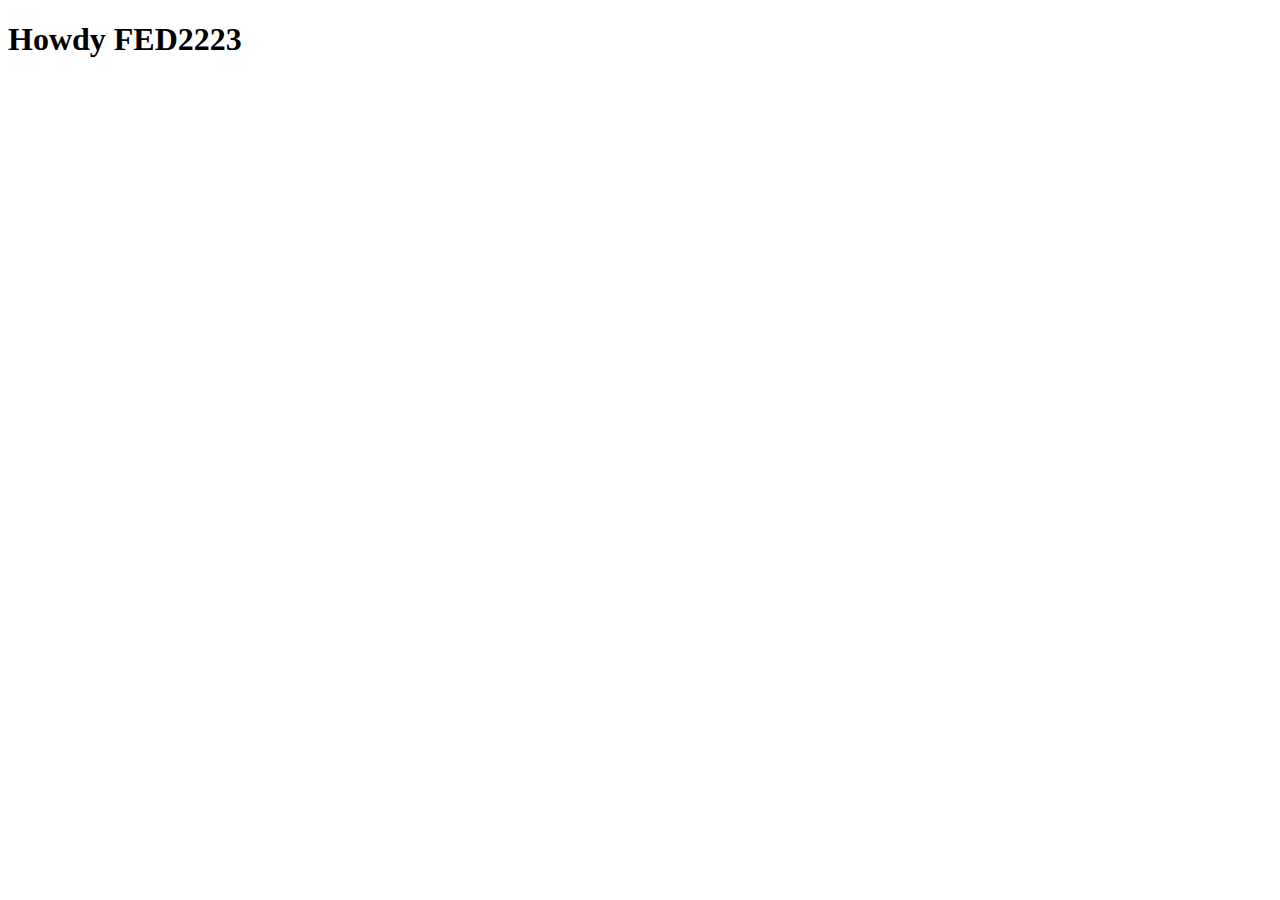
==== index.html @ e513349d "Add files via upload" ====
<!doctype html>
<html lang="nl">
	
<head>
	<meta charset="UTF-8">
	<meta name="author" content="jouw naam">
	<meta name="viewport" content="width=device-width, initial-scale=1">
	
	<title>Howdy FED2223</title>
	
	<link href="styles/style.css" rel="stylesheet">
	<link rel="icon" type="image/svg+xml" href="images/favicon.svg">
</head>

<body>
	<h1>Howdy FED2223</h1>

	<script defer src="scripts/script.js"></script>
</body>
	
</html>
---- styles/style.css ----
/**************/
/* CSS REMEDY */
/**************/
*, *::after, *::before {
  box-sizing:border-box;  
}

button, summary {
	cursor: pointer;
}





/*********************/
/* CUSTOM PROPERTIES */
/*********************/
:root {
	/* startje */
	--color-text:#111;
	--color-background:#eee;
}





/****************/
/* JOUW STYLING */
/****************/

/* jouw code */
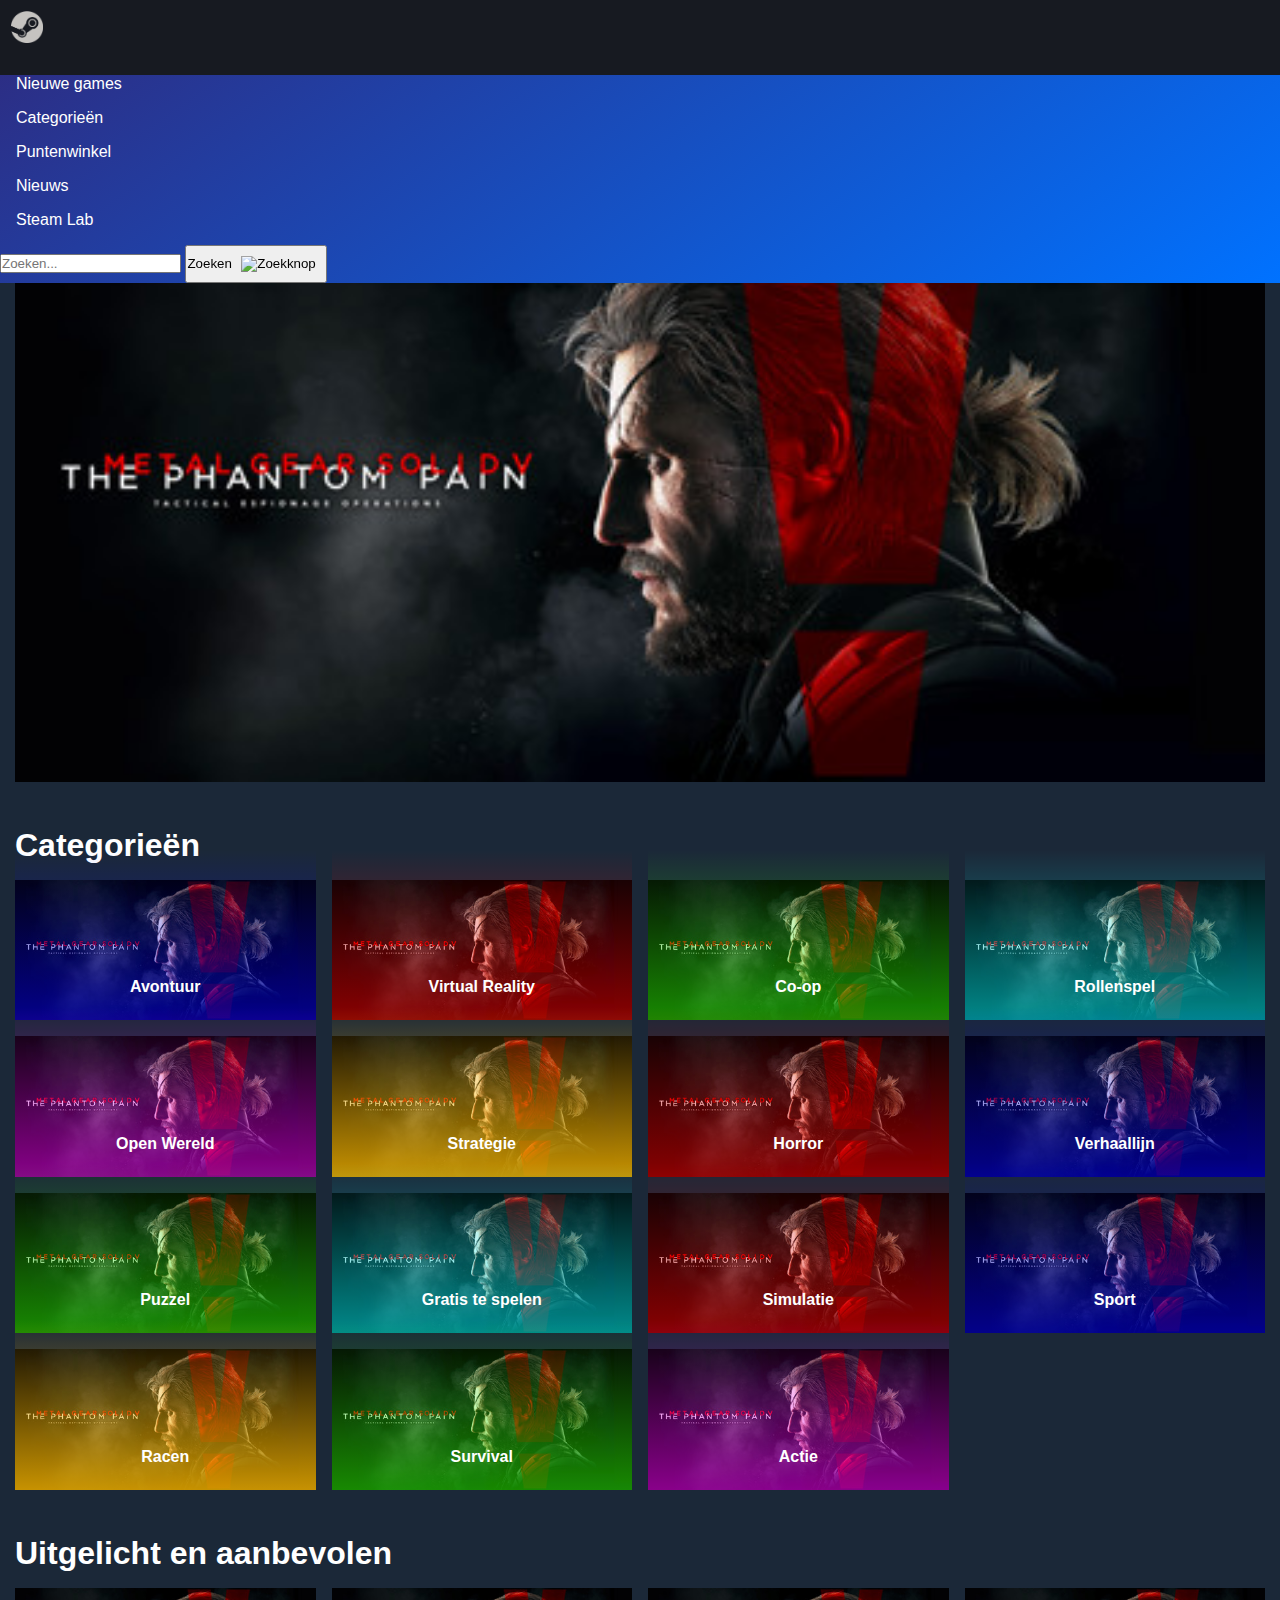
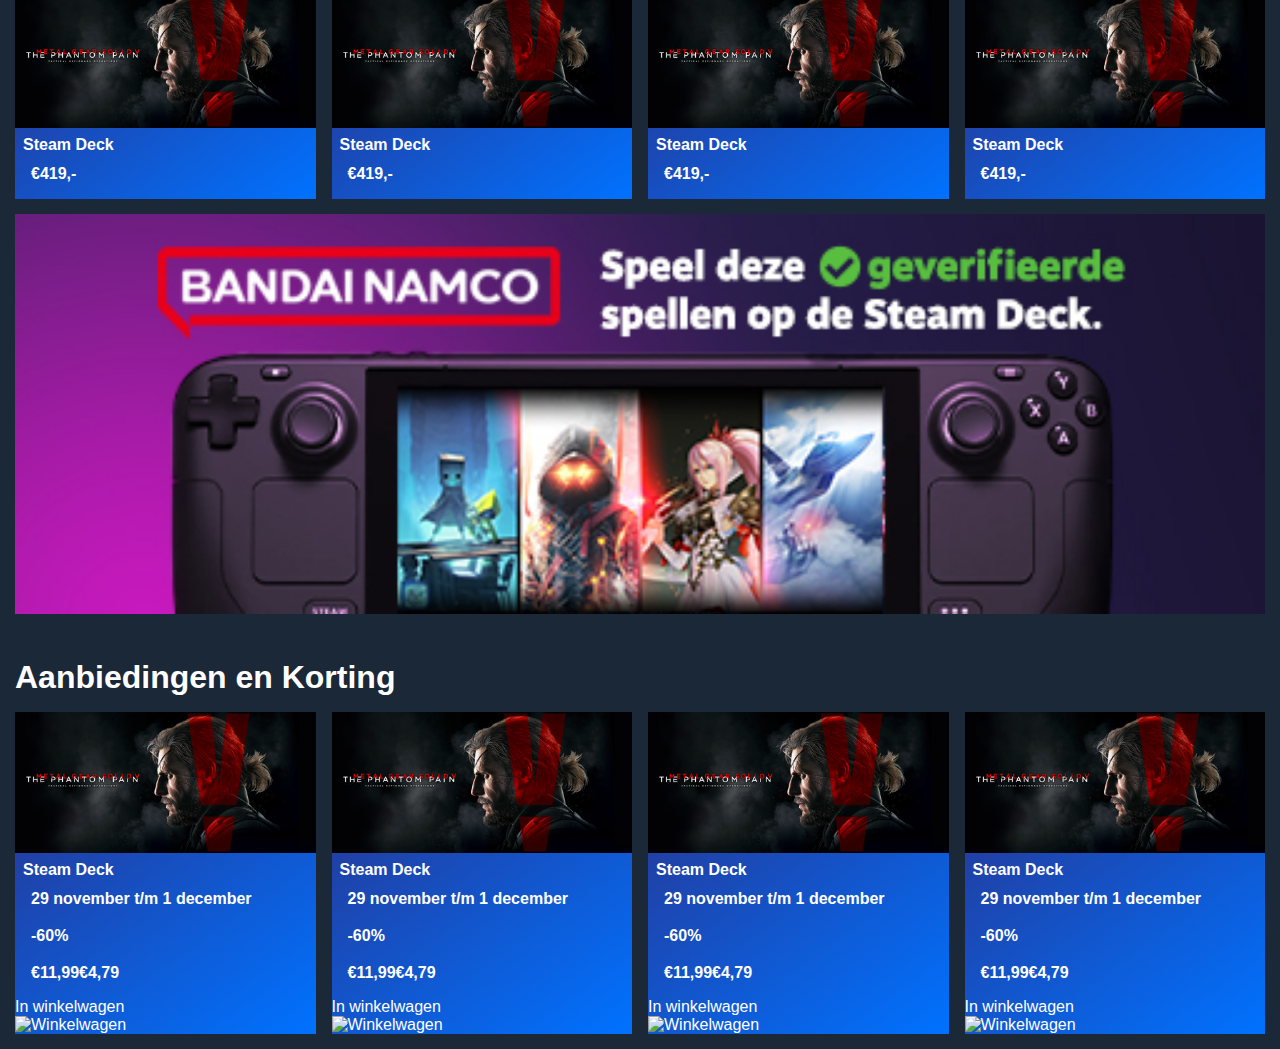
==== commit 37b3b56f: "Add files via upload" ====
--- a/index.html
+++ b/index.html
@@ -1,21 +1,257 @@
-<!doctype html>
-<html lang="nl">
-	
-<head>
-	<meta charset="UTF-8">
-	<meta name="author" content="jouw naam">
-	<meta name="viewport" content="width=device-width, initial-scale=1">
-	
-	<title>Howdy FED2223</title>
-	
-	<link href="styles/style.css" rel="stylesheet">
-	<link rel="icon" type="image/svg+xml" href="images/favicon.svg">
-</head>
-
-<body>
-	<h1>Howdy FED2223</h1>
-
-	<script defer src="scripts/script.js"></script>
-</body>
-	
-</html>
+<!doctype html>
+<html lang="nl">
+
+<head>
+    <meta charset="UTF-8">
+    <meta name="author" content="jouw naam">
+    <meta name="viewport" content="width=device-width, initial-scale=1">
+
+    <title>Steam</title>
+
+    <link href="./styles/style.css" rel="stylesheet">
+    <link rel="icon" type="image/svg+xml" href="images/favicon.svg">
+</head>
+
+<main>
+    <header>
+        <a href=""> <img src="./images/steamlogosmal.png" alt="Logo Steam"></a>
+        <nav>
+            <ul>
+                <li><a href="#">Nieuwe games</a></li>
+                <li><a href="#">Categorieën</a></li>
+                <li><a href="#">Puntenwinkel</a></li>
+                <li><a href="#">Nieuws</a></li>
+                <li><a href="#">Steam Lab</a></li>
+                <form>
+                    <input type="search" placeholder="Zoeken...">
+                    <button type="button">Zoeken<img src="" alt="Zoekknop"></button>
+                </form>
+            </ul>
+        </nav>
+
+    </header>
+
+    <body>
+        <h1>Welcome bij de Steam Store</h1>
+        <article>
+            <ul>
+                <a href=""><img src="./images/mgsvheader.jpg" alt="Metal Gear Solid 5: The Phantom Pain"></a>
+            </ul>
+        </article>
+
+        <article>
+            <h2>Categorieën</h2>
+            <section>
+                <ul>
+                    <li>
+                        <a href="#">
+                            <img src="./images/mgsvheader.jpg" alt="Steam Deck">
+                            <h3>Avontuur</h3>
+                        </a>
+                    </li>
+
+                    <li>
+                        <a href="#">
+                            <img src="./images/mgsvheader.jpg" alt="Steam Deck">
+                            <h3>Virtual Reality</h3>
+                        </a>
+                    </li>
+
+                    <li>
+                        <a href="#">
+                            <img src="./images/mgsvheader.jpg" alt="Steam Deck">
+                            <h3>Co-op</h3>
+                        </a>
+                    </li>
+
+                    <li>
+                        <a href="#">
+                            <img src="./images/mgsvheader.jpg" alt="Steam Deck">
+                            <h3>Rollenspel</h3>
+                        </a>
+                    </li>
+
+                    <li>
+                        <a href="#">
+                            <img src="./images/mgsvheader.jpg" alt="Steam Deck">
+                            <h3>Open Wereld</h3>
+                        </a>
+                    </li>
+
+                    <li>
+                        <a href="#">
+                            <img src="./images/mgsvheader.jpg" alt="Steam Deck">
+                            <h3>Strategie</h3>
+                        </a>
+                    </li>
+
+                    <li>
+                        <a href="#">
+                            <img src="./images/mgsvheader.jpg" alt="Steam Deck">
+                            <h3>Horror</h3>
+                        </a>
+                    </li>
+
+                    <li>
+                        <a href="#">
+                            <img src="./images/mgsvheader.jpg" alt="Steam Deck">
+                            <h3>Verhaallijn</h3>
+                        </a>
+                    </li>
+
+                    <li>
+                        <a href="#">
+                            <img src="./images/mgsvheader.jpg" alt="Steam Deck">
+                            <h3>Puzzel</h3>
+                        </a>
+                    </li>
+
+                    <li>
+                        <a href="#">
+                            <img src="./images/mgsvheader.jpg" alt="Steam Deck">
+                            <h3>Gratis te spelen</h3>
+                        </a>
+                    </li>
+
+                    <li>
+                        <a href="#">
+                            <img src="./images/mgsvheader.jpg" alt="Steam Deck">
+                            <h3>Simulatie</h3>
+                        </a>
+                    </li>
+
+                    <li>
+                        <a href="#">
+                            <img src="./images/mgsvheader.jpg" alt="Steam Deck">
+                            <h3>Sport</h3>
+                        </a>
+                    </li>
+
+                    <li>
+                        <a href="#">
+                            <img src="./images/mgsvheader.jpg" alt="Steam Deck">
+                            <h3>Racen</h3>
+                        </a>
+                    </li>
+
+                    <li>
+                        <a href="#">
+                            <img src="./images/mgsvheader.jpg" alt="Steam Deck">
+                            <h3>Survival</h3>
+                        </a>
+                    </li>
+
+                    <li>
+                        <a href="#">
+                            <img src="./images/mgsvheader.jpg" alt="Steam Deck">
+                            <h3>Actie</h3>
+                        </a>
+                    </li>
+                </ul>
+            </section>
+        </article>
+
+        <article>
+            <h2>Uitgelicht en aanbevolen</h2>
+            <section>
+                <ul>
+                    <li>
+                        <a href="#">
+                            <img src="./images/mgsvheader.jpg" alt="Steam Deck">
+                            <h3>Steam Deck</h3>
+                            <p>€419,-</p>
+                        </a>
+                    </li>
+
+                    <li>
+                        <a href="#">
+                            <img src="./images/mgsvheader.jpg" alt="Steam Deck">
+                            <h3>Steam Deck</h3>
+                            <p>€419,-</p>
+                        </a>
+                    </li>
+
+                    <li>
+                        <a href="#">
+                            <img src="./images/mgsvheader.jpg" alt="Steam Deck">
+                            <h3>Steam Deck</h3>
+                            <p>€419,-</p>
+                        </a>
+                    </li>
+
+                    <li>
+                        <a href="#">
+                            <img src="./images/mgsvheader.jpg" alt="Steam Deck">
+                            <h3>Steam Deck</h3>
+                            <p>€419,-</p>
+                        </a>
+                    </li>
+
+                </ul>
+            </section>
+
+        </article>
+
+        <article>
+            <section>
+                <a href=""><img src="./images/steamdeckcom.jpg"
+                        alt="Speel spellen van Bandai Namco met het geverifieerd logo op de Steam Deck"></a>
+            </section>
+        </article>
+
+        <article>
+            <h2>Aanbiedingen en Korting</h2>
+            <section>
+                <ul>
+                    <li>
+                        <a href="">
+                            <img src="./images/mgsvheader.jpg" alt="Steam Deck">
+                            <h3>Steam Deck</h3>
+                                <p>29 november t/m 1 december</p>
+                                <p>-60%</p>
+                                <p><span>€11,99</span>€4,79</p>
+                                <a href="">In winkelwagen <img src="" alt="Winkelwagen"></a>
+                        </a>
+                    </li>
+
+                    <li>
+                        <a href="">
+                            <img src="./images/mgsvheader.jpg" alt="Steam Deck">
+                            <h3>Steam Deck</h3>
+                                <p>29 november t/m 1 december</p>
+                                <p>-60%</p>
+                                <p><span>€11,99</span>€4,79</p>
+                                <a href="">In winkelwagen <img src="" alt="Winkelwagen"></a>
+                        </a>
+                    </li>
+
+                    <li>
+                        <a href="">
+                            <img src="./images/mgsvheader.jpg" alt="Steam Deck">
+                            <h3>Steam Deck</h3>
+                                <p>29 november t/m 1 december</p>
+                                <p>-60%</p>
+                                <p><span>€11,99</span>€4,79</p>
+                                <a href="">In winkelwagen <img src="" alt="Winkelwagen"></a>
+                        </a>
+                    </li>
+
+                    <li>
+                        <a href="">
+                            <img src="./images/mgsvheader.jpg" alt="Steam Deck">
+                            <h3>Steam Deck</h3>
+                                <p>29 november t/m 1 december</p>
+                                <p>-60%</p>
+                                <p><span>€11,99</span>€4,79</p>
+                                <a href="">In winkelwagen <img src="" alt="Winkelwagen"></a>
+                        </a>
+                    </li>
+                </ul>
+            </section>
+        </article>
+
+        <script defer src="scripts/script.js"></script>
+    </body>
+</main>
+
+</html>--- a/styles/style.css
+++ b/styles/style.css
@@ -1,34 +1,403 @@
-/**************/
-/* CSS REMEDY */
-/**************/
-*, *::after, *::before {
-  box-sizing:border-box;  
-}
-
-button, summary {
-	cursor: pointer;
-}
-
-
-
-
-
-/*********************/
-/* CUSTOM PROPERTIES */
-/*********************/
-:root {
-	/* startje */
-	--color-text:#111;
-	--color-background:#eee;
-}
-
-
-
-
-
-/****************/
-/* JOUW STYLING */
-/****************/
-
-/* jouw code */
-
+* {
+    margin: 0;
+    padding: 0;
+}
+
+:root {
+    --headercolor: #171a21;
+    --backgroundcolor: #1B2838;
+    --kortingdoorstreept: #112375;
+    --kortingfontoud: #3b5677;
+    --lettercolor: white;
+    --gamecolor: linear-gradient(145deg, rgba(44, 46, 133, 1) 0%, rgba(0, 114, 255, 1) 100%);
+    --korting: linear-gradient(45deg, rgb(26, 247, 44) 0%, rgb(0, 141, 19) 100%);
+    --kortingfont: rgb(0, 65, 0);
+}
+
+main {
+    color: var(--lettercolor);
+    font-family: arial, 'Trebuchet MS', 'Lucida Sans Unicode', 'Lucida Grande', 'Lucida Sans', Arial, sans-serif;
+}
+
+header {
+    background-color: var(--headercolor);
+    position: fixed;
+    top: 0;
+    z-index: 100;
+    width: 100%;
+    margin-bottom: 1em;
+}
+
+header img:first-child {
+    margin: 0.7em;
+    width: 2em;
+}
+/* ********** */
+/* NAV */
+/* ********** */
+nav ul {
+    background: var(--gamecolor);
+}
+
+nav li {
+    margin: 1em;
+}
+
+nav a {
+    padding-bottom: 11em;
+}
+
+body {
+    background-color: var(--backgroundcolor);
+}
+
+
+
+h1 {
+    margin: 6em 15px 15px 15px;
+    width: auto;
+    font-size: 1.6em;
+}
+
+h2 {
+    font-size: 2em;
+}
+
+
+
+ul {
+    list-style-type: none;
+}
+
+article {
+    margin: 15px;
+}
+
+article>h2 {
+    padding: 30px 0 0.5em 0;
+}
+
+article ul {
+    display:grid;
+  grid-template-columns:repeat(auto-fit, minmax(min(16em, 100%), 1fr));
+  gap:1em;
+}
+
+article li {
+    background: var(--gamecolor);
+}
+
+article a {
+    display: flex;
+    flex-direction: column;
+}
+
+article li h3 {
+    padding: 0.5em;
+    font-size: 1em;
+}
+
+article li p {
+    padding: 0.2em 1em 1em 1em;
+    font-weight: bold;
+}
+
+a {
+    text-decoration: none;
+    color: var(--lettercolor);
+}
+
+article:nth-of-type(2) li {
+    position: relative;
+}
+
+article:nth-of-type(2) h3 {
+    position: absolute;
+    left: 0;
+    right: 0;
+    bottom: 0;
+}
+
+/* ************ */
+/* AVONTUUR */
+/* ************ */
+article:nth-of-type(2) li:nth-of-type(1) h3 {
+    text-align: center;
+
+    margin: 0;
+    padding: 8em .5em 1.5em;
+
+    background-image:linear-gradient( rgba(255, 255, 255, 0), rgba(4, 0, 255, 0.534) );
+    color: white;
+}
+
+/* ************ */
+/* VIRTUAL REALITY */
+/* ************ */
+article:nth-of-type(2) li:nth-of-type(2) h3 {
+    position: absolute;
+    left: 0;
+    right: 0;
+    bottom: 0;
+
+    text-align: center;
+
+    margin: 0;
+    padding: 8em .5em 1.5em;
+
+    background-image:linear-gradient( rgba(255, 255, 255, 0), rgba(255, 0, 0, 0.534) );
+    color: white;
+}
+
+/* ************ */
+/* CO-OP */
+/* ************ */
+article:nth-of-type(2) li:nth-of-type(3) h3 {
+    position: absolute;
+    left: 0;
+    right: 0;
+    bottom: 0;
+
+    text-align: center;
+
+    margin: 0;
+    padding: 8em .5em 1.5em;
+
+    background-image:linear-gradient( rgba(255, 255, 255, 0), rgba(43, 255, 0, 0.534) );
+    color: white;
+}
+
+/* ************ */
+/* ROLLENSPEL */
+/* ************ */
+article:nth-of-type(2) li:nth-of-type(4) h3 {
+    position: absolute;
+    left: 0;
+    right: 0;
+    bottom: 0;
+
+    text-align: center;
+
+    margin: 0;
+    padding: 8em .5em 1.5em;
+
+    background-image:linear-gradient( rgba(255, 255, 255, 0), rgba(0, 255, 255, 0.534) );
+    color: white;
+}
+
+/* ************ */
+/* OPEN WERELD */
+/* ************ */
+article:nth-of-type(2) li:nth-of-type(5) h3 {
+    position: absolute;
+    left: 0;
+    right: 0;
+    bottom: 0;
+
+    text-align: center;
+
+    margin: 0;
+    padding: 8em .5em 1.5em;
+
+    background-image:linear-gradient( rgba(255, 255, 255, 0), rgba(255, 0, 255, 0.534) );
+    color: white;
+}
+
+/* ************ */
+/* STRATEGIE */
+/* ************ */
+article:nth-of-type(2) li:nth-of-type(6) h3 {
+    position: absolute;
+    left: 0;
+    right: 0;
+    bottom: 0;
+
+    text-align: center;
+
+    margin: 0;
+    padding: 8em .5em 1.5em;
+
+    background-image:linear-gradient( rgba(255, 255, 255, 0), rgba(255, 187, 0, 0.781) );
+    color: white;
+}
+
+/* ************ */
+/* HORROR */
+/* ************ */
+article:nth-of-type(2) li:nth-of-type(7) h3 {
+    position: absolute;
+    left: 0;
+    right: 0;
+    bottom: 0;
+
+    text-align: center;
+
+    margin: 0;
+    padding: 8em .5em 1.5em;
+
+    background-image:linear-gradient( rgba(255, 255, 255, 0), rgba(255, 0, 0, 0.534) );
+    color: white;
+}
+
+/* ************ */
+/* VERHAALLIJN */
+/* ************ */
+article:nth-of-type(2) li:nth-of-type(8) h3 {
+    position: absolute;
+    left: 0;
+    right: 0;
+    bottom: 0;
+
+    text-align: center;
+
+    margin: 0;
+    padding: 8em .5em 1.5em;
+
+    background-image:linear-gradient( rgba(255, 255, 255, 0), rgba(4, 0, 255, 0.534) );
+    color: white;
+}
+
+/* ************ */
+/* PUZZEL */
+/* ************ */
+article:nth-of-type(2) li:nth-of-type(9) h3 {
+    position: absolute;
+    left: 0;
+    right: 0;
+    bottom: 0;
+
+    text-align: center;
+
+    margin: 0;
+    padding: 8em .5em 1.5em;
+
+    background-image:linear-gradient( rgba(255, 255, 255, 0), rgba(43, 255, 0, 0.534) );
+    color: white;
+}
+
+/* ************ */
+/* GRATIS TE SPELEN */
+/* ************ */
+article:nth-of-type(2) li:nth-of-type(10) h3 {
+    position: absolute;
+    left: 0;
+    right: 0;
+    bottom: 0;
+
+    text-align: center;
+
+    margin: 0;
+    padding: 8em .5em 1.5em;
+
+    background-image:linear-gradient( rgba(255, 255, 255, 0), rgba(0, 255, 255, 0.534) );
+    color: white;
+}
+
+/* ************ */
+/* SIMULATIE */
+/* ************ */
+article:nth-of-type(2) li:nth-of-type(11) h3 {
+    position: absolute;
+    left: 0;
+    right: 0;
+    bottom: 0;
+
+    text-align: center;
+
+    margin: 0;
+    padding: 8em .5em 1.5em;
+
+    background-image:linear-gradient( rgba(255, 255, 255, 0), rgba(255, 0, 0, 0.534) );
+    color: white;
+}
+
+/* ************ */
+/* SPORT */
+/* ************ */
+article:nth-of-type(2) li:nth-of-type(12) h3 {
+    position: absolute;
+    left: 0;
+    right: 0;
+    bottom: 0;
+
+    text-align: center;
+
+    margin: 0;
+    padding: 8em .5em 1.5em;
+
+    background-image:linear-gradient( rgba(255, 255, 255, 0), rgba(4, 0, 255, 0.534) );
+    color: white;
+}
+
+/* ************ */
+/* RACEN */
+/* ************ */
+article:nth-of-type(2) li:nth-of-type(13) h3 {
+    position: absolute;
+    left: 0;
+    right: 0;
+    bottom: 0;
+
+    text-align: center;
+
+    margin: 0;
+    padding: 8em .5em 1.5em;
+
+    background-image:linear-gradient( rgba(255, 255, 255, 0), rgba(255, 187, 0, 0.781) );
+    color: white;
+}
+
+/* ************ */
+/* SURVIVAL */
+/* ************ */
+article:nth-of-type(2) li:nth-of-type(14) h3 {
+    position: absolute;
+    left: 0;
+    right: 0;
+    bottom: 0;
+
+    text-align: center;
+
+    margin: 0;
+    padding: 8em .5em 1.5em;
+
+    background-image:linear-gradient( rgba(255, 255, 255, 0), rgba(43, 255, 0, 0.534) );
+    color: white;
+}
+
+/* ************ */
+/* ACTIE */
+/* ************ */
+article:nth-of-type(2) li:nth-of-type(15) h3 {
+    position: absolute;
+    left: 0;
+    right: 0;
+    bottom: 0;
+
+    text-align: center;
+
+    margin: 0;
+    padding: 8em .5em 1.5em;
+
+    background-image:linear-gradient( rgba(255, 255, 255, 0), rgba(255, 0, 255, 0.534) );
+    color: white;
+}
+
+
+
+article:nth-of-type(4) p:nth-of-type(2) {
+    width: fit-content;
+    text-align: center;
+    background: var(--korting);
+    color: var(--kortingfont);
+    font-weight: bolder;
+}
+
+article:nth-of-type(4) ul li p:nth-of-type(3) span {
+    width: fit-content;
+    text-align: center;
+    text-decoration: line-through;
+    padding: 1em;
+    background: var(--kortingdoorstreept);
+    color: var(--kortingfontoud);
+}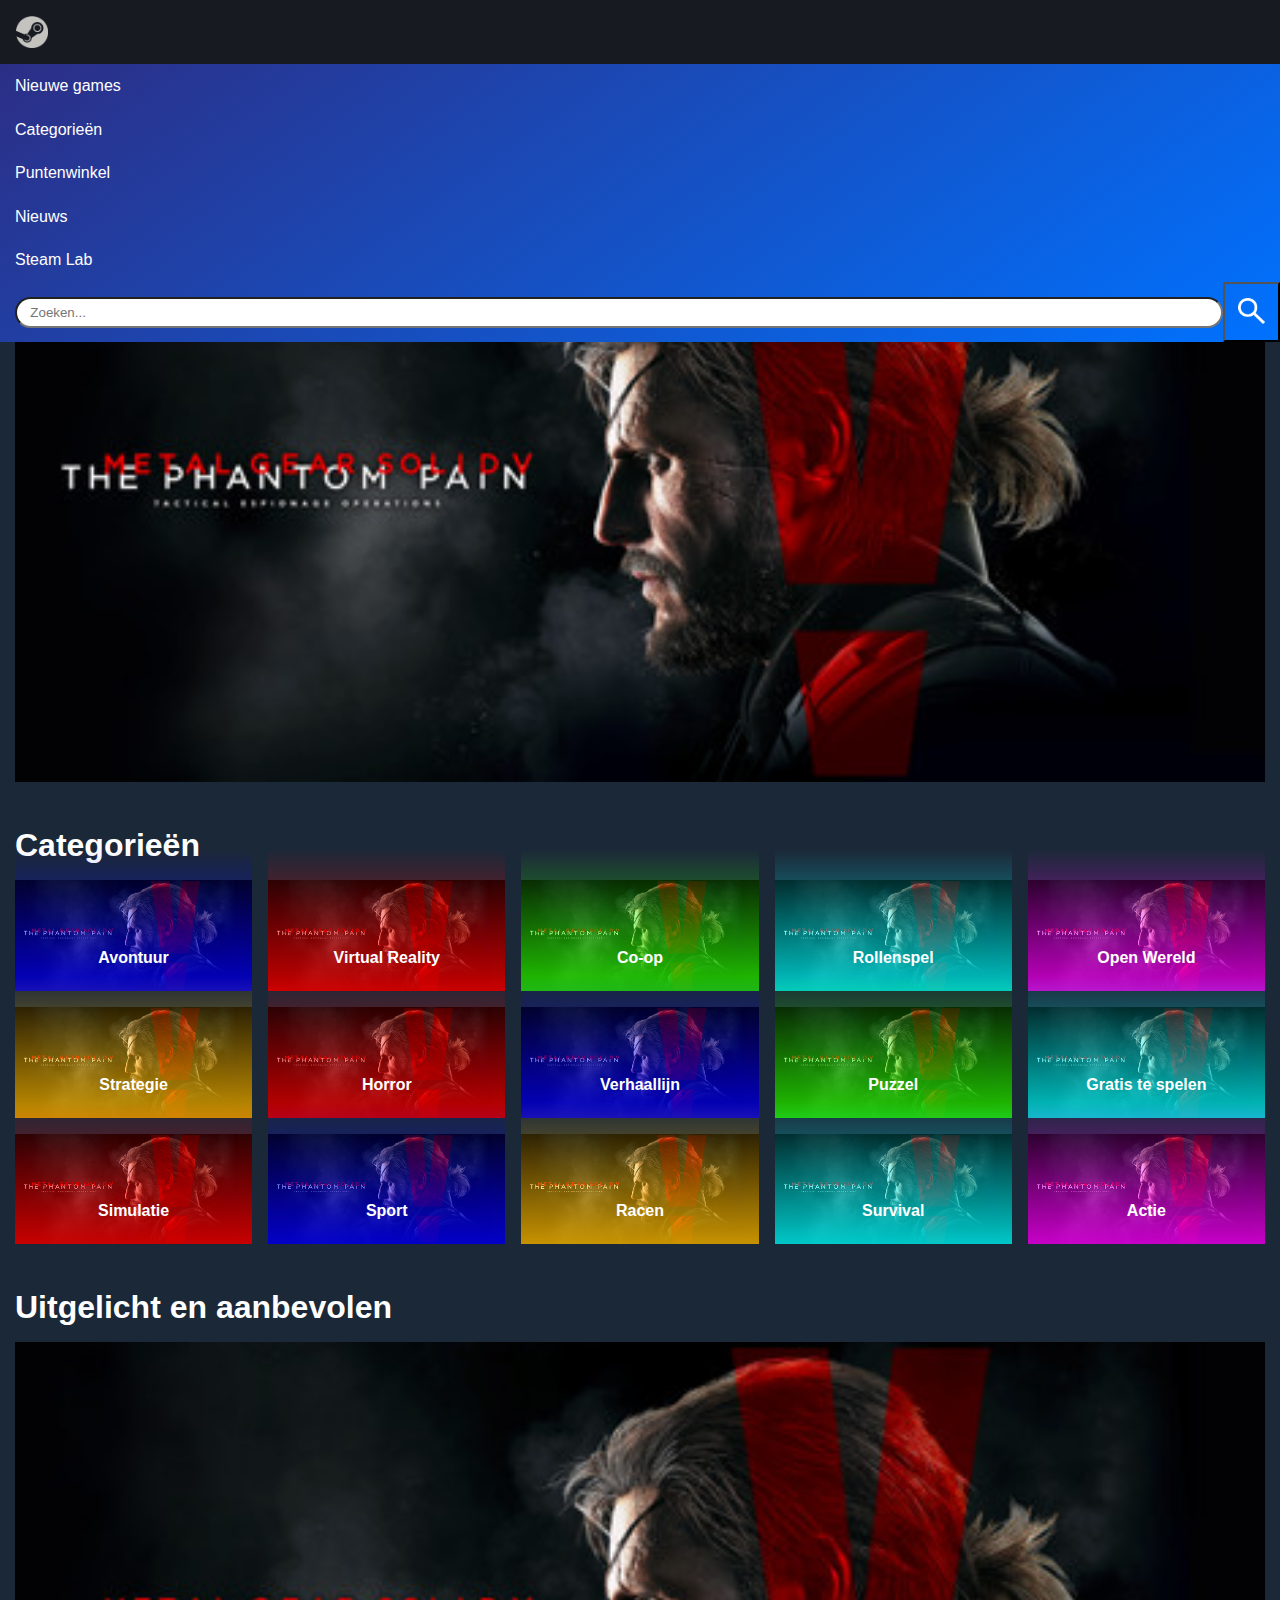
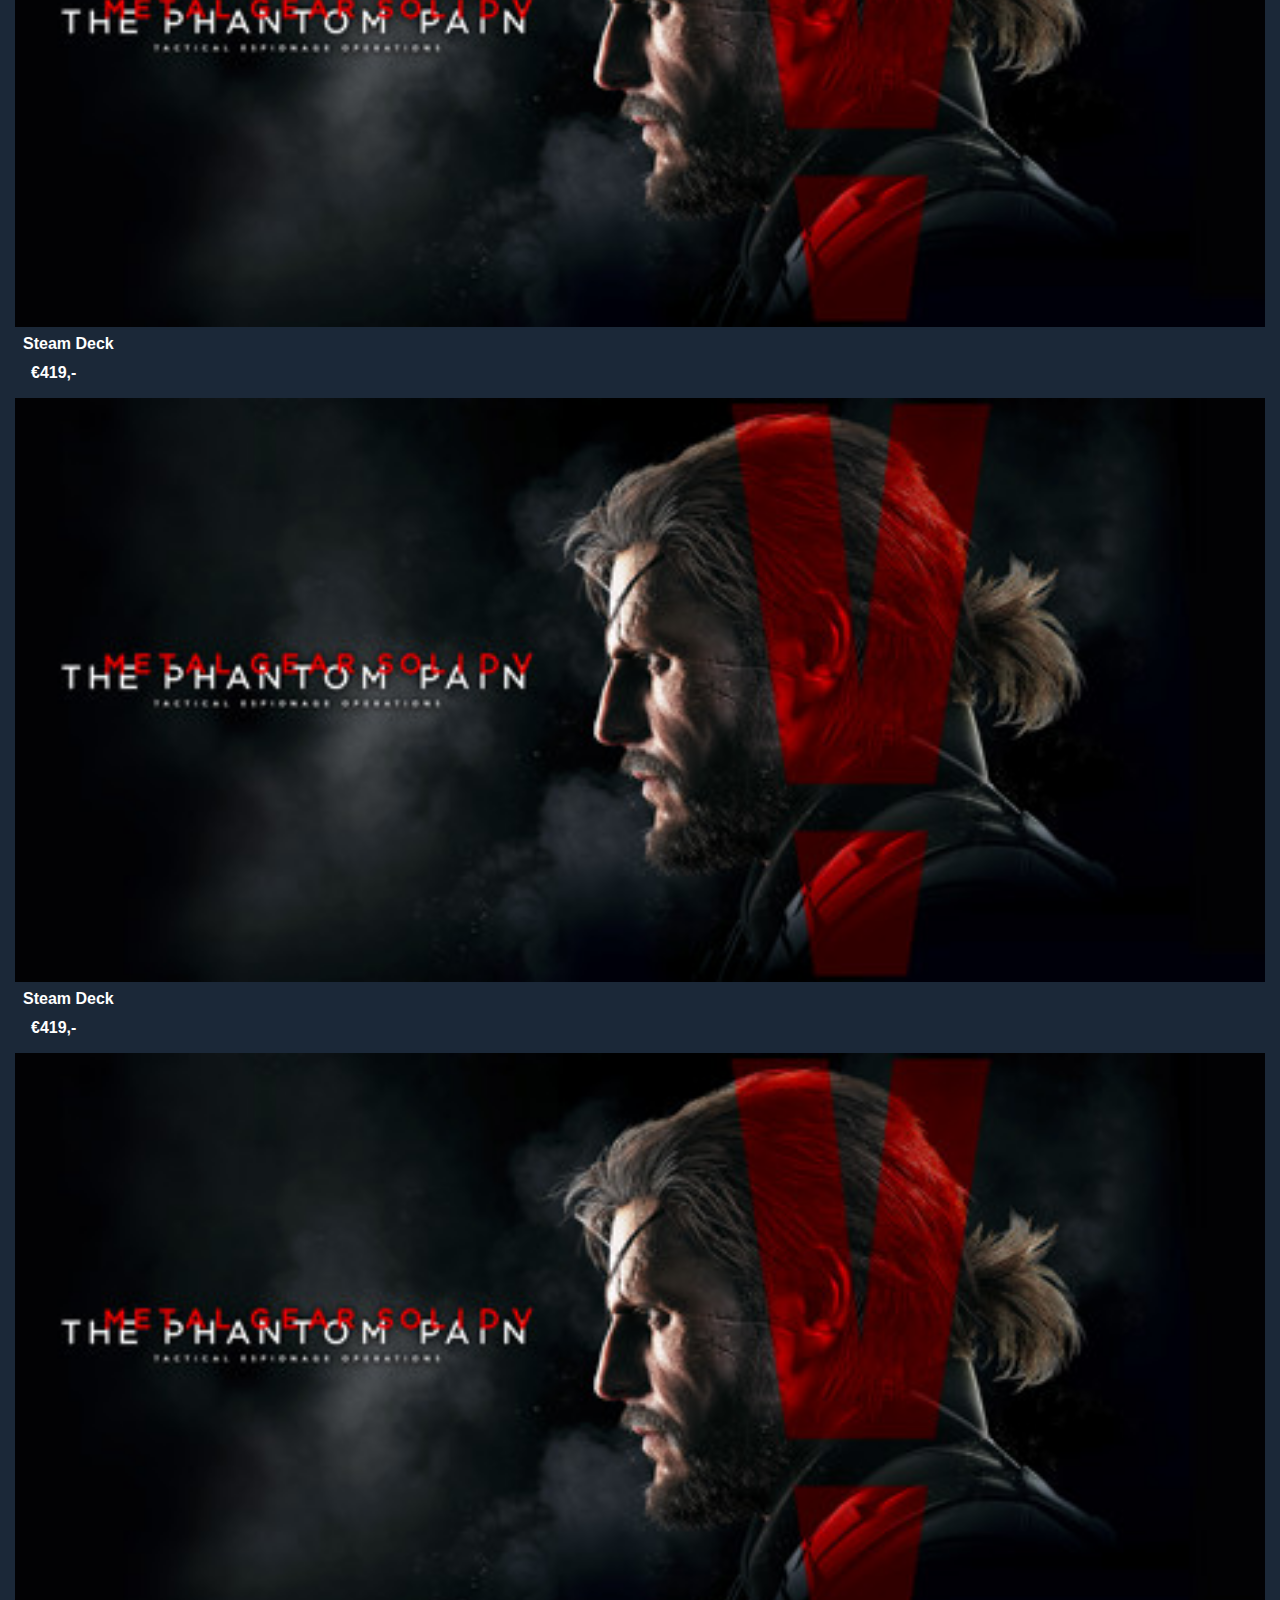
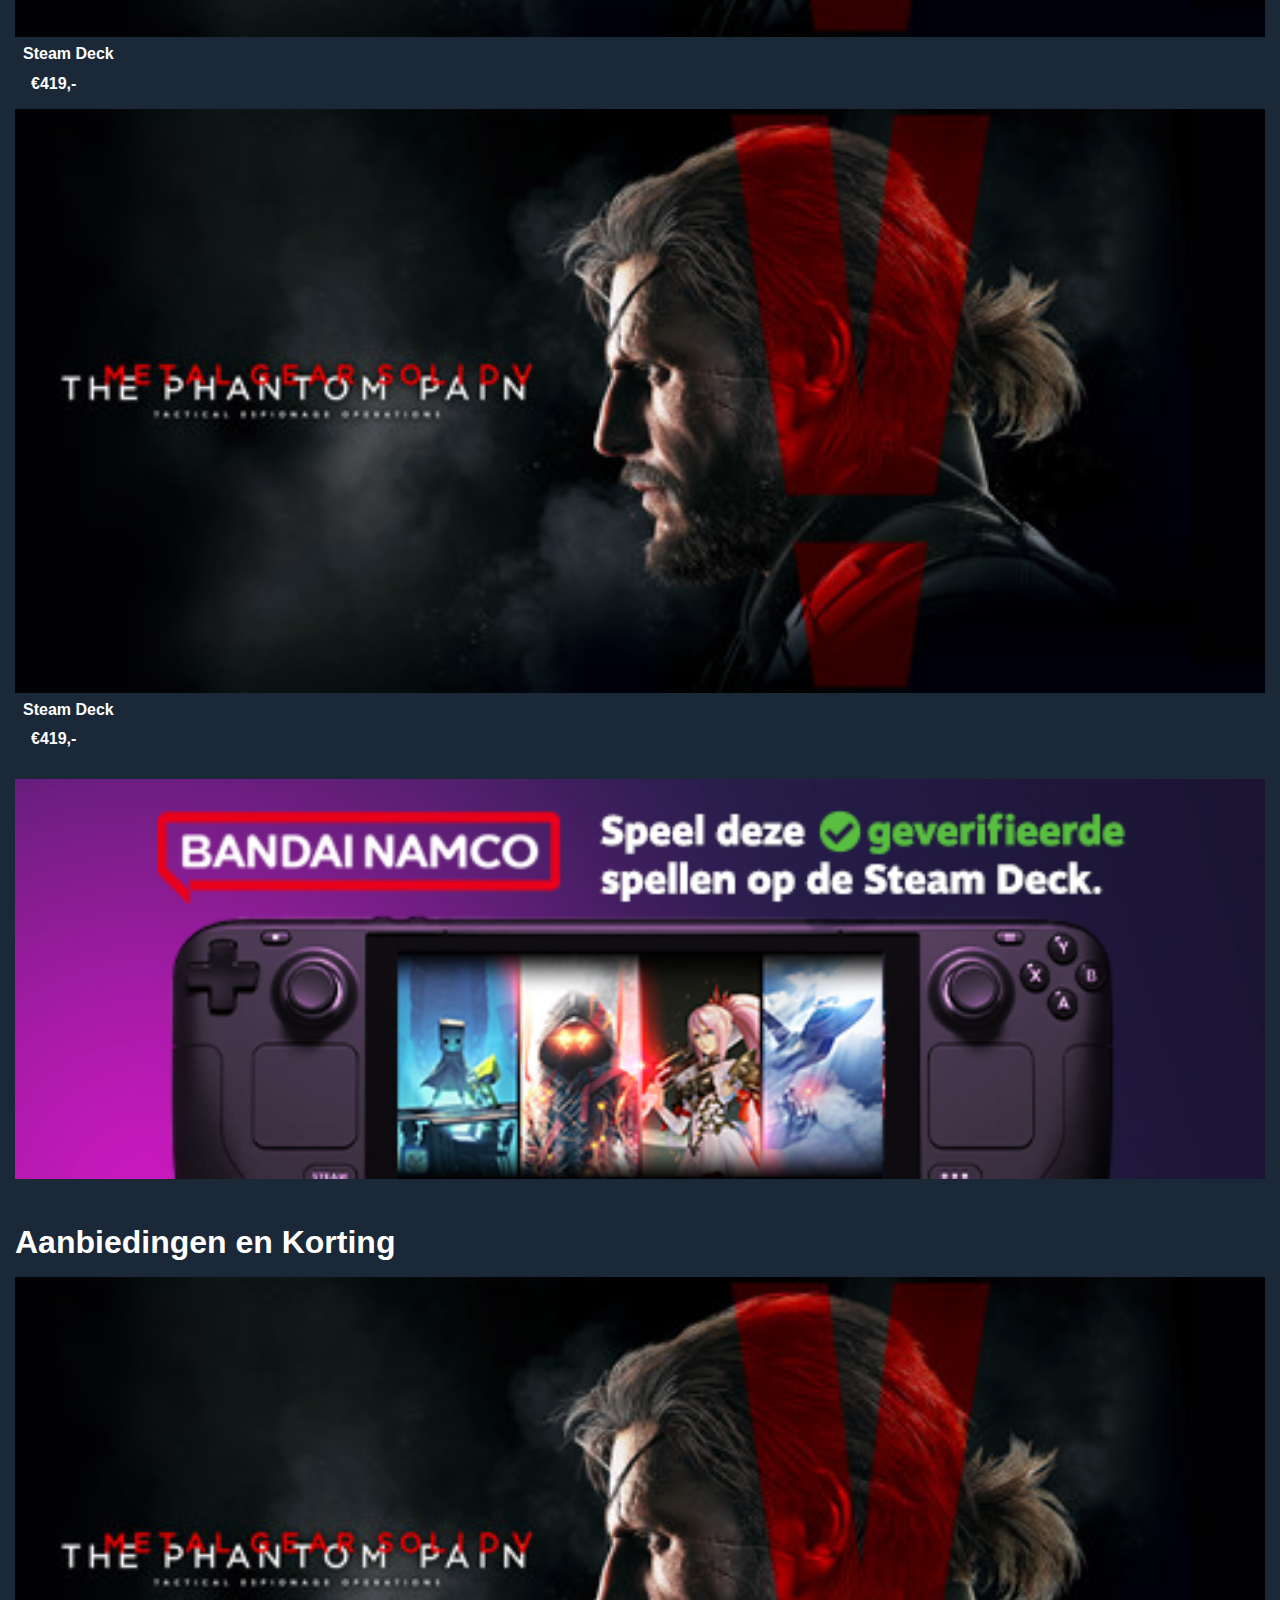
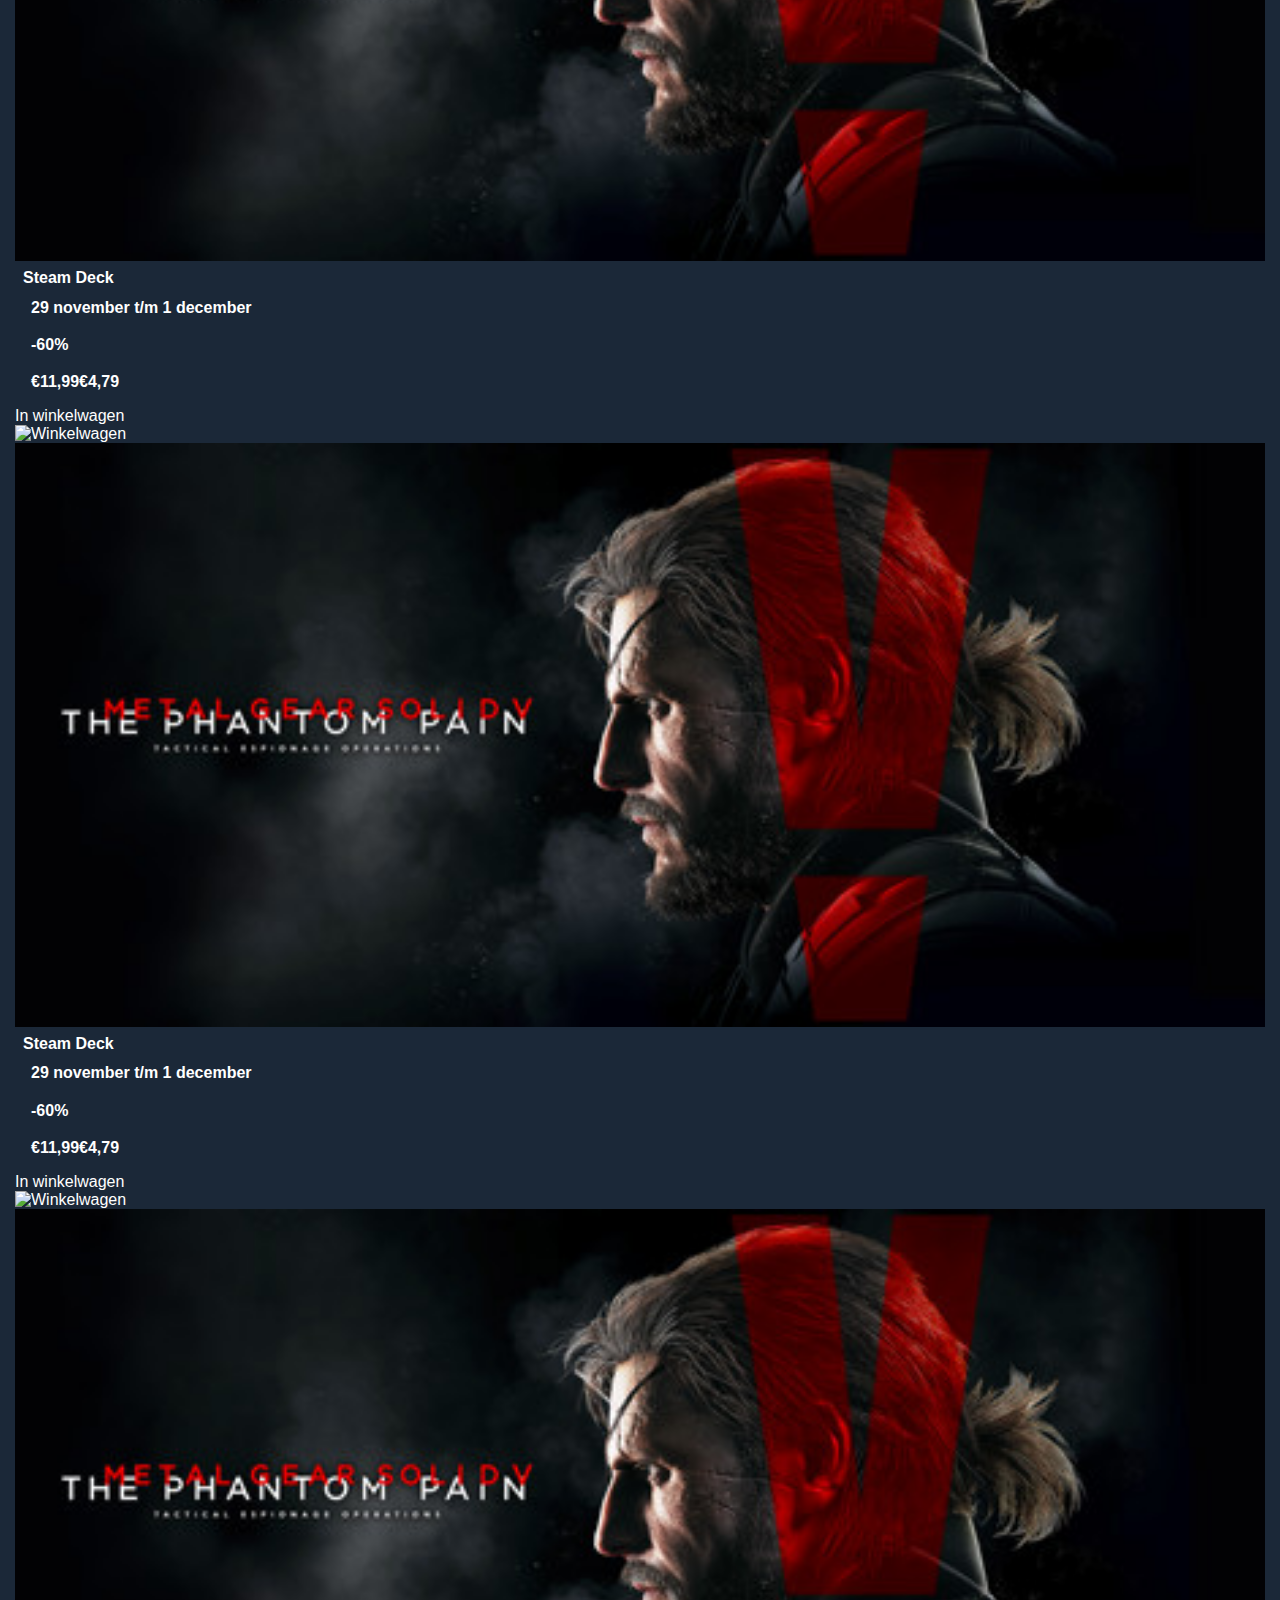
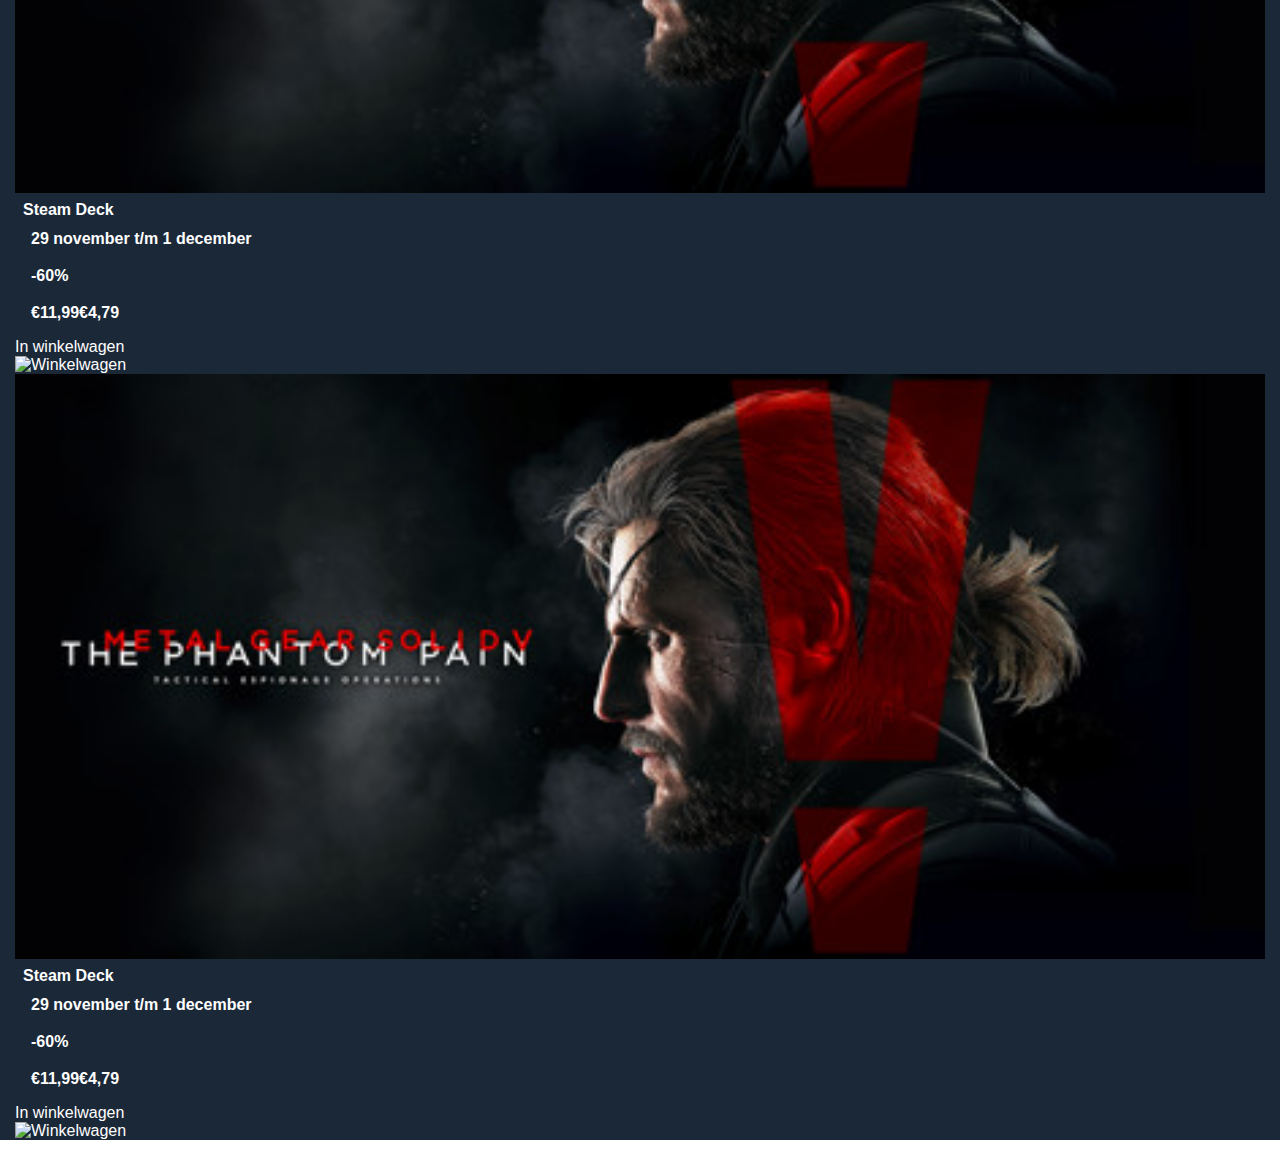
==== commit dca2e212: "Add files via upload" ====
--- a/index.html
+++ b/index.html
@@ -12,26 +12,31 @@
     <link rel="icon" type="image/svg+xml" href="images/favicon.svg">
 </head>
 
-<main>
+<body>
     <header>
-        <a href=""> <img src="./images/steamlogosmal.png" alt="Logo Steam"></a>
+
         <nav>
+            <section>
+                <a href=""> <img src="./images/steamlogosmal.png" alt="Logo Steam"></a>
+            </section>
             <ul>
                 <li><a href="#">Nieuwe games</a></li>
                 <li><a href="#">Categorieën</a></li>
                 <li><a href="#">Puntenwinkel</a></li>
                 <li><a href="#">Nieuws</a></li>
                 <li><a href="#">Steam Lab</a></li>
-                <form>
-                    <input type="search" placeholder="Zoeken...">
-                    <button type="button">Zoeken<img src="" alt="Zoekknop"></button>
-                </form>
+                <li>
+                    <form>
+                        <input type="search" placeholder="Zoeken...">
+                        <button type="button"><img src="./images/zoekknop.png" alt="Zoekknop"></button>
+                    </form>
+                </li>
             </ul>
         </nav>
 
     </header>
 
-    <body>
+    <main>
         <h1>Welcome bij de Steam Store</h1>
         <article>
             <ul>
@@ -207,43 +212,43 @@
                         <a href="">
                             <img src="./images/mgsvheader.jpg" alt="Steam Deck">
                             <h3>Steam Deck</h3>
-                                <p>29 november t/m 1 december</p>
-                                <p>-60%</p>
-                                <p><span>€11,99</span>€4,79</p>
-                                <a href="">In winkelwagen <img src="" alt="Winkelwagen"></a>
-                        </a>
-                    </li>
-
-                    <li>
-                        <a href="">
-                            <img src="./images/mgsvheader.jpg" alt="Steam Deck">
-                            <h3>Steam Deck</h3>
-                                <p>29 november t/m 1 december</p>
-                                <p>-60%</p>
-                                <p><span>€11,99</span>€4,79</p>
-                                <a href="">In winkelwagen <img src="" alt="Winkelwagen"></a>
-                        </a>
-                    </li>
-
-                    <li>
-                        <a href="">
-                            <img src="./images/mgsvheader.jpg" alt="Steam Deck">
-                            <h3>Steam Deck</h3>
-                                <p>29 november t/m 1 december</p>
-                                <p>-60%</p>
-                                <p><span>€11,99</span>€4,79</p>
-                                <a href="">In winkelwagen <img src="" alt="Winkelwagen"></a>
-                        </a>
-                    </li>
-
-                    <li>
-                        <a href="">
-                            <img src="./images/mgsvheader.jpg" alt="Steam Deck">
-                            <h3>Steam Deck</h3>
-                                <p>29 november t/m 1 december</p>
-                                <p>-60%</p>
-                                <p><span>€11,99</span>€4,79</p>
-                                <a href="">In winkelwagen <img src="" alt="Winkelwagen"></a>
+                            <p>29 november t/m 1 december</p>
+                            <p>-60%</p>
+                            <p><span>€11,99</span>€4,79</p>
+                            <a href="">In winkelwagen <img src="" alt="Winkelwagen"></a>
+                        </a>
+                    </li>
+
+                    <li>
+                        <a href="">
+                            <img src="./images/mgsvheader.jpg" alt="Steam Deck">
+                            <h3>Steam Deck</h3>
+                            <p>29 november t/m 1 december</p>
+                            <p>-60%</p>
+                            <p><span>€11,99</span>€4,79</p>
+                            <a href="">In winkelwagen <img src="" alt="Winkelwagen"></a>
+                        </a>
+                    </li>
+
+                    <li>
+                        <a href="">
+                            <img src="./images/mgsvheader.jpg" alt="Steam Deck">
+                            <h3>Steam Deck</h3>
+                            <p>29 november t/m 1 december</p>
+                            <p>-60%</p>
+                            <p><span>€11,99</span>€4,79</p>
+                            <a href="">In winkelwagen <img src="" alt="Winkelwagen"></a>
+                        </a>
+                    </li>
+
+                    <li>
+                        <a href="">
+                            <img src="./images/mgsvheader.jpg" alt="Steam Deck">
+                            <h3>Steam Deck</h3>
+                            <p>29 november t/m 1 december</p>
+                            <p>-60%</p>
+                            <p><span>€11,99</span>€4,79</p>
+                            <a href="">In winkelwagen <img src="" alt="Winkelwagen"></a>
                         </a>
                     </li>
                 </ul>
@@ -251,7 +256,7 @@
         </article>
 
         <script defer src="scripts/script.js"></script>
-    </body>
-</main>
+    </main>
+</body>
 
 </html>--- a/styles/style.css
+++ b/styles/style.css
@@ -12,9 +12,16 @@
     --gamecolor: linear-gradient(145deg, rgba(44, 46, 133, 1) 0%, rgba(0, 114, 255, 1) 100%);
     --korting: linear-gradient(45deg, rgb(26, 247, 44) 0%, rgb(0, 141, 19) 100%);
     --kortingfont: rgb(0, 65, 0);
-}
-
-main {
+
+    --categorieblauw: linear-gradient(rgba(255, 255, 255, 0), rgba(4, 0, 255, 0.781));
+    --categorierood: linear-gradient(rgba(255, 255, 255, 0), rgba(255, 0, 0, 0.781));
+    --categoriegroen: linear-gradient(rgba(255, 255, 255, 0), rgba(43, 255, 0, 0.781));
+    --categorielila: linear-gradient(rgba(255, 255, 255, 0), rgba(0, 255, 255, 0.781));
+    --categoriepaars: linear-gradient(rgba(255, 255, 255, 0), rgba(255, 0, 255, 0.781));
+    --categoriegeel: linear-gradient(rgba(255, 255, 255, 0), rgba(255, 187, 0, 0.781));
+}
+
+body {
     color: var(--lettercolor);
     font-family: arial, 'Trebuchet MS', 'Lucida Sans Unicode', 'Lucida Grande', 'Lucida Sans', Arial, sans-serif;
 }
@@ -25,32 +32,60 @@
     top: 0;
     z-index: 100;
     width: 100%;
-    margin-bottom: 1em;
-}
-
-header img:first-child {
-    margin: 0.7em;
+}
+
+
+
+
+/* ************************* */
+/* NAV */
+/* ************************* */
+nav section img {
+    margin: 1em;
     width: 2em;
-}
-/* ********** */
-/* NAV */
-/* ********** */
+    display: block;
+}
+
+
+nav button img {
+    margin: 1em;
+    width: 2em;
+}
+
 nav ul {
     background: var(--gamecolor);
 }
 
 nav li {
-    margin: 1em;
-}
-
-nav a {
-    padding-bottom: 11em;
-}
-
-body {
+    padding: 0.8em 0;
+    margin: 0 0 0 15px;
+}
+
+nav li:nth-of-type(6) {
+    padding: 0;
+}
+
+form {
+    display: flex;
+    align-items: center;
+}
+
+input {
+    width: 100%;
+    height: 1vh;
+    border-radius: 100px;
+    padding: 1em;
+}
+
+button {
+    background: none;
+}
+
+
+
+main {
     background-color: var(--backgroundcolor);
 }
-
 
 
 h1 {
@@ -77,14 +112,18 @@
     padding: 30px 0 0.5em 0;
 }
 
-article ul {
-    display:grid;
-  grid-template-columns:repeat(auto-fit, minmax(min(16em, 100%), 1fr));
-  gap:1em;
+article:nth-of-type(2) li {
+    border-radius: 1em;
+}
+
+article:nth-of-type(2) ul {
+    display: grid;
+    grid-template-columns: repeat(auto-fit, minmax(min(13em, 100%), 1fr));
+    gap: 1em;
 }
 
 article li {
-    background: var(--gamecolor);
+    /* background: var(--gamecolor); */
 }
 
 article a {
@@ -116,271 +155,117 @@
     left: 0;
     right: 0;
     bottom: 0;
+
+    color: white;
+    text-align: center;
+
+    margin: 0;
+    padding: 100px .5em 1.5em;
 }
 
 /* ************ */
 /* AVONTUUR */
 /* ************ */
 article:nth-of-type(2) li:nth-of-type(1) h3 {
-    text-align: center;
-
-    margin: 0;
-    padding: 8em .5em 1.5em;
-
-    background-image:linear-gradient( rgba(255, 255, 255, 0), rgba(4, 0, 255, 0.534) );
-    color: white;
+    background: var(--categorieblauw);
 }
 
 /* ************ */
 /* VIRTUAL REALITY */
 /* ************ */
 article:nth-of-type(2) li:nth-of-type(2) h3 {
-    position: absolute;
-    left: 0;
-    right: 0;
-    bottom: 0;
-
-    text-align: center;
-
-    margin: 0;
-    padding: 8em .5em 1.5em;
-
-    background-image:linear-gradient( rgba(255, 255, 255, 0), rgba(255, 0, 0, 0.534) );
-    color: white;
+    background: var(--categorierood);
 }
 
 /* ************ */
 /* CO-OP */
 /* ************ */
 article:nth-of-type(2) li:nth-of-type(3) h3 {
-    position: absolute;
-    left: 0;
-    right: 0;
-    bottom: 0;
-
-    text-align: center;
-
-    margin: 0;
-    padding: 8em .5em 1.5em;
-
-    background-image:linear-gradient( rgba(255, 255, 255, 0), rgba(43, 255, 0, 0.534) );
-    color: white;
+    background: var(--categoriegroen);
 }
 
 /* ************ */
 /* ROLLENSPEL */
 /* ************ */
 article:nth-of-type(2) li:nth-of-type(4) h3 {
-    position: absolute;
-    left: 0;
-    right: 0;
-    bottom: 0;
-
-    text-align: center;
-
-    margin: 0;
-    padding: 8em .5em 1.5em;
-
-    background-image:linear-gradient( rgba(255, 255, 255, 0), rgba(0, 255, 255, 0.534) );
-    color: white;
+    background: var(--categorielila);
 }
 
 /* ************ */
 /* OPEN WERELD */
 /* ************ */
 article:nth-of-type(2) li:nth-of-type(5) h3 {
-    position: absolute;
-    left: 0;
-    right: 0;
-    bottom: 0;
-
-    text-align: center;
-
-    margin: 0;
-    padding: 8em .5em 1.5em;
-
-    background-image:linear-gradient( rgba(255, 255, 255, 0), rgba(255, 0, 255, 0.534) );
-    color: white;
+    background: var(--categoriepaars);
 }
 
 /* ************ */
 /* STRATEGIE */
 /* ************ */
 article:nth-of-type(2) li:nth-of-type(6) h3 {
-    position: absolute;
-    left: 0;
-    right: 0;
-    bottom: 0;
-
-    text-align: center;
-
-    margin: 0;
-    padding: 8em .5em 1.5em;
-
-    background-image:linear-gradient( rgba(255, 255, 255, 0), rgba(255, 187, 0, 0.781) );
-    color: white;
+    background: var(--categoriegeel);
 }
 
 /* ************ */
 /* HORROR */
 /* ************ */
 article:nth-of-type(2) li:nth-of-type(7) h3 {
-    position: absolute;
-    left: 0;
-    right: 0;
-    bottom: 0;
-
-    text-align: center;
-
-    margin: 0;
-    padding: 8em .5em 1.5em;
-
-    background-image:linear-gradient( rgba(255, 255, 255, 0), rgba(255, 0, 0, 0.534) );
-    color: white;
+    background: var(--categorierood);
 }
 
 /* ************ */
 /* VERHAALLIJN */
 /* ************ */
 article:nth-of-type(2) li:nth-of-type(8) h3 {
-    position: absolute;
-    left: 0;
-    right: 0;
-    bottom: 0;
-
-    text-align: center;
-
-    margin: 0;
-    padding: 8em .5em 1.5em;
-
-    background-image:linear-gradient( rgba(255, 255, 255, 0), rgba(4, 0, 255, 0.534) );
-    color: white;
+    background: var(--categorieblauw);
 }
 
 /* ************ */
 /* PUZZEL */
 /* ************ */
 article:nth-of-type(2) li:nth-of-type(9) h3 {
-    position: absolute;
-    left: 0;
-    right: 0;
-    bottom: 0;
-
-    text-align: center;
-
-    margin: 0;
-    padding: 8em .5em 1.5em;
-
-    background-image:linear-gradient( rgba(255, 255, 255, 0), rgba(43, 255, 0, 0.534) );
-    color: white;
+    background: var(--categoriegroen);
 }
 
 /* ************ */
 /* GRATIS TE SPELEN */
 /* ************ */
 article:nth-of-type(2) li:nth-of-type(10) h3 {
-    position: absolute;
-    left: 0;
-    right: 0;
-    bottom: 0;
-
-    text-align: center;
-
-    margin: 0;
-    padding: 8em .5em 1.5em;
-
-    background-image:linear-gradient( rgba(255, 255, 255, 0), rgba(0, 255, 255, 0.534) );
-    color: white;
+    background: var(--categorielila);
 }
 
 /* ************ */
 /* SIMULATIE */
 /* ************ */
 article:nth-of-type(2) li:nth-of-type(11) h3 {
-    position: absolute;
-    left: 0;
-    right: 0;
-    bottom: 0;
-
-    text-align: center;
-
-    margin: 0;
-    padding: 8em .5em 1.5em;
-
-    background-image:linear-gradient( rgba(255, 255, 255, 0), rgba(255, 0, 0, 0.534) );
-    color: white;
+    background: var(--categorierood);
 }
 
 /* ************ */
 /* SPORT */
 /* ************ */
 article:nth-of-type(2) li:nth-of-type(12) h3 {
-    position: absolute;
-    left: 0;
-    right: 0;
-    bottom: 0;
-
-    text-align: center;
-
-    margin: 0;
-    padding: 8em .5em 1.5em;
-
-    background-image:linear-gradient( rgba(255, 255, 255, 0), rgba(4, 0, 255, 0.534) );
-    color: white;
+    background: var(--categorieblauw);
 }
 
 /* ************ */
 /* RACEN */
 /* ************ */
 article:nth-of-type(2) li:nth-of-type(13) h3 {
-    position: absolute;
-    left: 0;
-    right: 0;
-    bottom: 0;
-
-    text-align: center;
-
-    margin: 0;
-    padding: 8em .5em 1.5em;
-
-    background-image:linear-gradient( rgba(255, 255, 255, 0), rgba(255, 187, 0, 0.781) );
-    color: white;
+    background: var(--categoriegeel);
 }
 
 /* ************ */
 /* SURVIVAL */
 /* ************ */
 article:nth-of-type(2) li:nth-of-type(14) h3 {
-    position: absolute;
-    left: 0;
-    right: 0;
-    bottom: 0;
-
-    text-align: center;
-
-    margin: 0;
-    padding: 8em .5em 1.5em;
-
-    background-image:linear-gradient( rgba(255, 255, 255, 0), rgba(43, 255, 0, 0.534) );
-    color: white;
+    background: var(--categorielila);
 }
 
 /* ************ */
 /* ACTIE */
 /* ************ */
 article:nth-of-type(2) li:nth-of-type(15) h3 {
-    position: absolute;
-    left: 0;
-    right: 0;
-    bottom: 0;
-
-    text-align: center;
-
-    margin: 0;
-    padding: 8em .5em 1.5em;
-
-    background-image:linear-gradient( rgba(255, 255, 255, 0), rgba(255, 0, 255, 0.534) );
-    color: white;
+    background: var(--categoriepaars);
 }
 
 
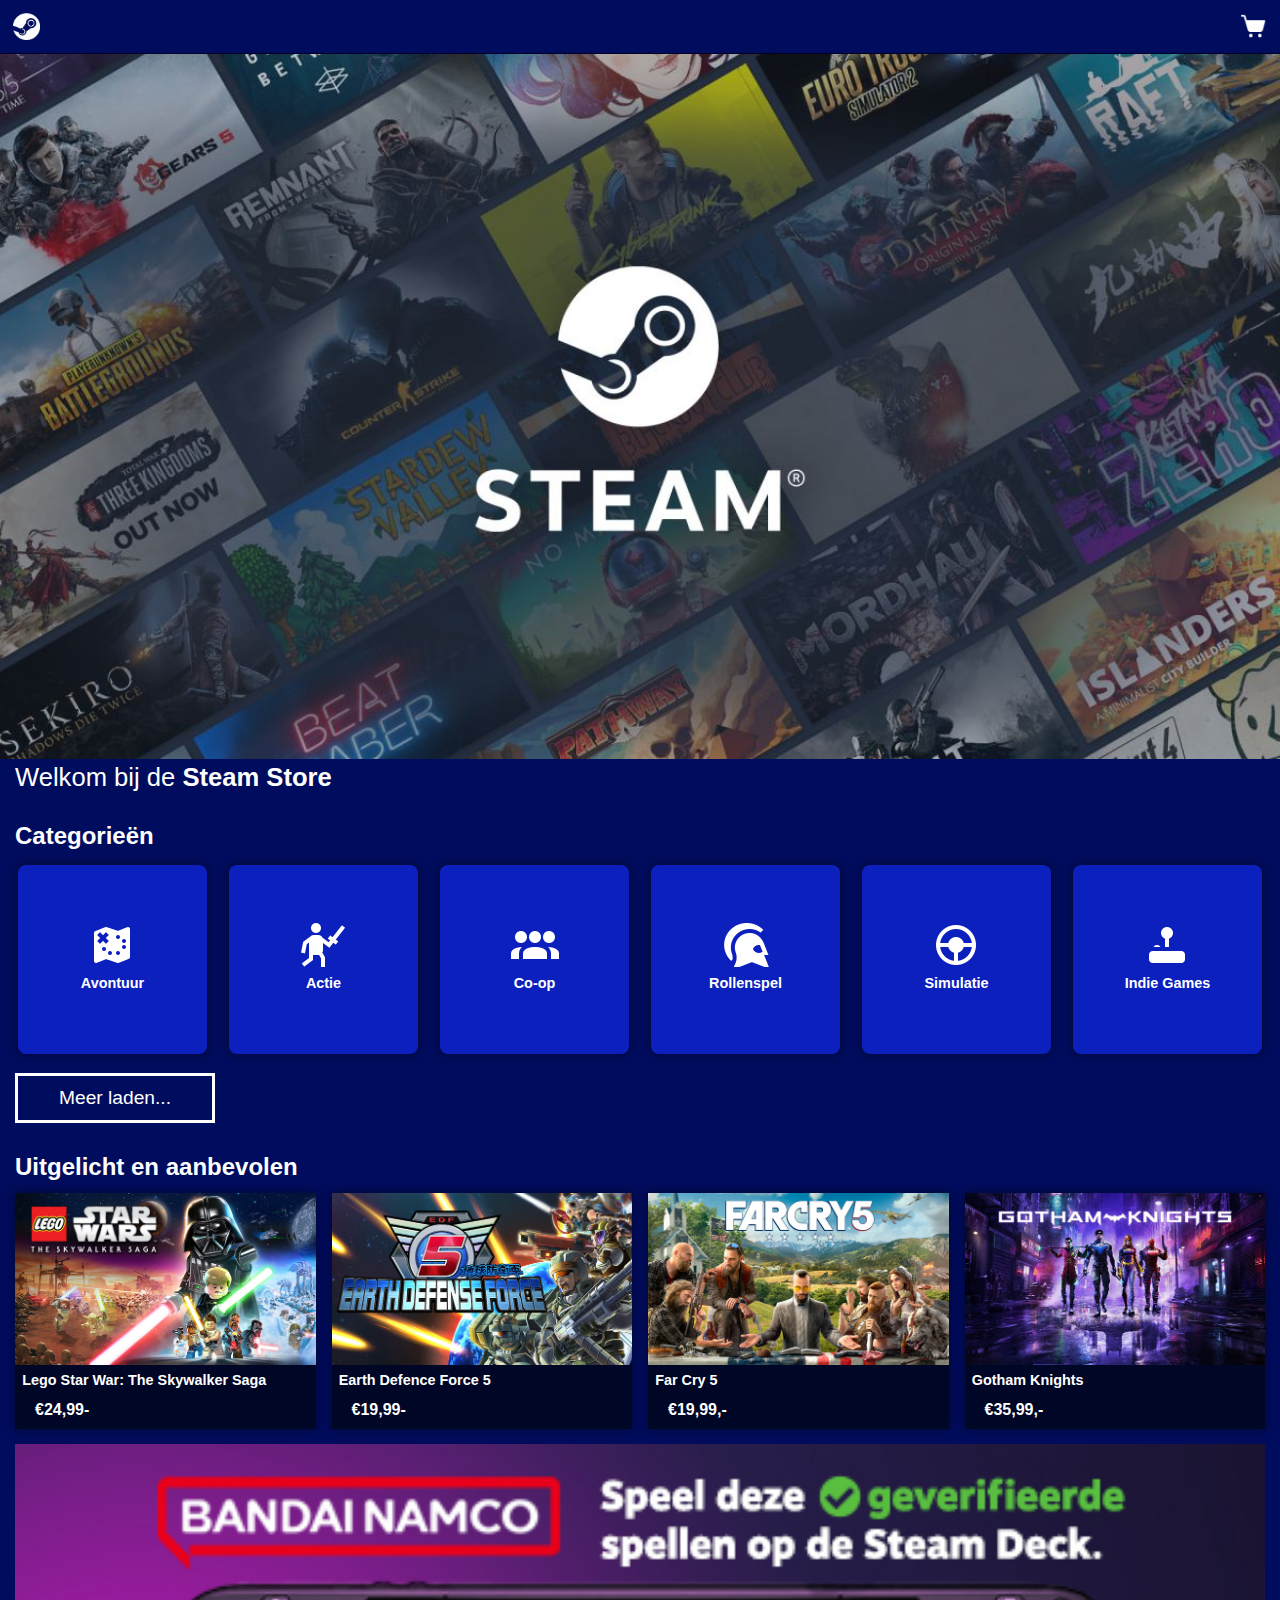
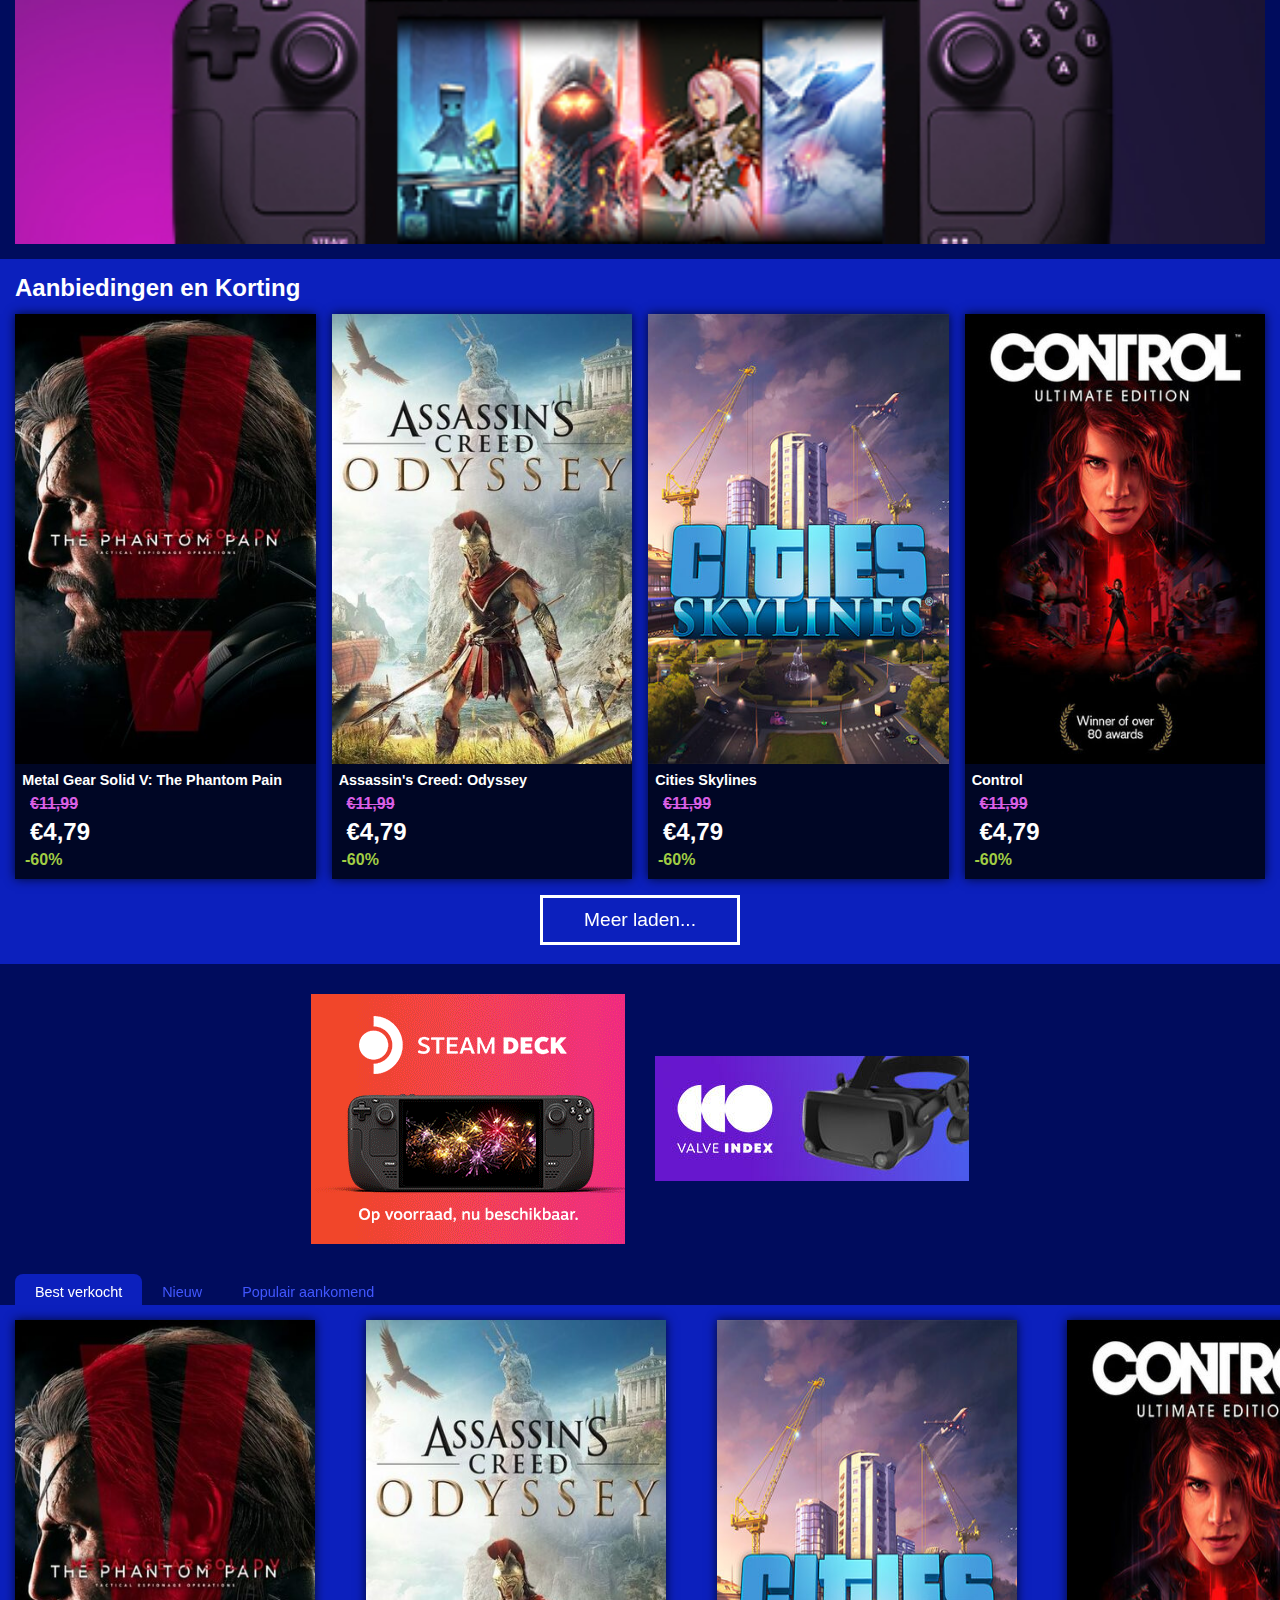
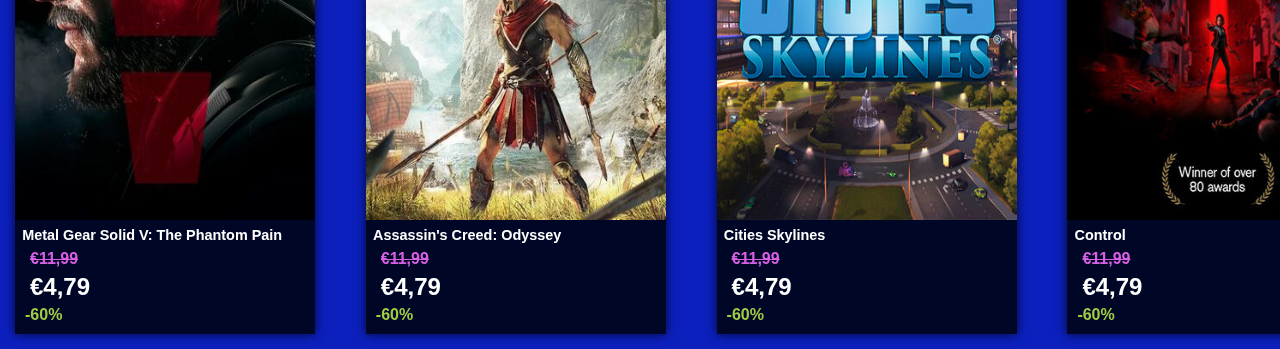
==== commit 18ae1f27: "Add files via upload" ====
--- a/index.html
+++ b/index.html
@@ -17,8 +17,10 @@
 
         <nav>
             <section>
-                <a href=""> <img src="./images/steamlogosmal.png" alt="Logo Steam"></a>
-            </section>
+                <button><img src="./images/steamlogosmal.png" alt="Logo Steam"></button>
+                <button><img src="./images/winkelwagen.png" alt="Winkelwagen"></button>
+            </section>
+
             <ul>
                 <li><a href="#">Nieuwe games</a></li>
                 <li><a href="#">Categorieën</a></li>
@@ -27,8 +29,8 @@
                 <li><a href="#">Steam Lab</a></li>
                 <li>
                     <form>
+                        <img src="./images/zoekknop.png" alt="Zoekknop">
                         <input type="search" placeholder="Zoeken...">
-                        <button type="button"><img src="./images/zoekknop.png" alt="Zoekknop"></button>
                     </form>
                 </li>
             </ul>
@@ -37,12 +39,11 @@
     </header>
 
     <main>
-        <h1>Welcome bij de Steam Store</h1>
-        <article>
-            <ul>
-                <a href=""><img src="./images/mgsvheader.jpg" alt="Metal Gear Solid 5: The Phantom Pain"></a>
-            </ul>
-        </article>
+        <article>
+            <img src="./images/steambg.jpg" alt="Metal Gear Solid 5: The Phantom Pain">
+        </article>
+
+        <h1><span>Welkom bij de </span>Steam Store</h1>
 
         <article>
             <h2>Categorieën</h2>
@@ -50,110 +51,106 @@
                 <ul>
                     <li>
                         <a href="#">
-                            <img src="./images/mgsvheader.jpg" alt="Steam Deck">
+                            <img src="./images/avontuur2.png" alt="Steam Deck">
                             <h3>Avontuur</h3>
                         </a>
                     </li>
 
                     <li>
                         <a href="#">
-                            <img src="./images/mgsvheader.jpg" alt="Steam Deck">
-                            <h3>Virtual Reality</h3>
-                        </a>
-                    </li>
-
-                    <li>
-                        <a href="#">
-                            <img src="./images/mgsvheader.jpg" alt="Steam Deck">
+                            <img src="./images/actie.png" alt="Steam Deck">
+                            <h3>Actie</h3>
+                        </a>
+                    </li>
+
+                    <li>
+                        <a href="#">
+                            <img src="./images/coop2.png" alt="Steam Deck">
                             <h3>Co-op</h3>
                         </a>
                     </li>
 
                     <li>
                         <a href="#">
-                            <img src="./images/mgsvheader.jpg" alt="Steam Deck">
+                            <img src="./images/rollenspel2.png" alt="Steam Deck">
                             <h3>Rollenspel</h3>
                         </a>
                     </li>
 
                     <li>
                         <a href="#">
-                            <img src="./images/mgsvheader.jpg" alt="Steam Deck">
-                            <h3>Open Wereld</h3>
-                        </a>
-                    </li>
-
-                    <li>
-                        <a href="#">
-                            <img src="./images/mgsvheader.jpg" alt="Steam Deck">
-                            <h3>Strategie</h3>
-                        </a>
-                    </li>
-
-                    <li>
-                        <a href="#">
-                            <img src="./images/mgsvheader.jpg" alt="Steam Deck">
+                            <img src="./images/simulatie2.png" alt="Steam Deck">
+                            <h3>Simulatie</h3>
+                        </a>
+                    </li>
+
+                    <li>
+                        <a href="#">
+                            <img src="./images/indie.png" alt="Steam Deck">
+                            <h3>Indie Games</h3>
+                        </a>
+                    </li>
+                </ul>
+
+                <ul class="minder">
+                    <li>
+                        <a href="#">
+                            <img src="./images/horror2.png" alt="Steam Deck">
                             <h3>Horror</h3>
                         </a>
                     </li>
 
                     <li>
                         <a href="#">
-                            <img src="./images/mgsvheader.jpg" alt="Steam Deck">
-                            <h3>Verhaallijn</h3>
-                        </a>
-                    </li>
-
-                    <li>
-                        <a href="#">
-                            <img src="./images/mgsvheader.jpg" alt="Steam Deck">
+                            <img src="./images/citybuilder2.png" alt="Steam Deck">
+                            <h3>Citybuilder</h3>
+                        </a>
+                    </li>
+
+                    <li>
+                        <a href="#">
+                            <img src="./images/puzzel2.png" alt="Steam Deck">
                             <h3>Puzzel</h3>
                         </a>
                     </li>
 
                     <li>
                         <a href="#">
-                            <img src="./images/mgsvheader.jpg" alt="Steam Deck">
-                            <h3>Gratis te spelen</h3>
-                        </a>
-                    </li>
-
-                    <li>
-                        <a href="#">
-                            <img src="./images/mgsvheader.jpg" alt="Steam Deck">
-                            <h3>Simulatie</h3>
-                        </a>
-                    </li>
-
-                    <li>
-                        <a href="#">
-                            <img src="./images/mgsvheader.jpg" alt="Steam Deck">
+                            <img src="./images/fps.png" alt="Steam Deck">
+                            <h3>Shooter</h3>
+                        </a>
+                    </li>
+
+                    <li>
+                        <a href="#">
+                            <img src="./images/sport2.png" alt="Steam Deck">
                             <h3>Sport</h3>
                         </a>
                     </li>
 
                     <li>
                         <a href="#">
-                            <img src="./images/mgsvheader.jpg" alt="Steam Deck">
+                            <img src="./images/racing2.png" alt="Steam Deck">
                             <h3>Racen</h3>
                         </a>
                     </li>
 
                     <li>
                         <a href="#">
-                            <img src="./images/mgsvheader.jpg" alt="Steam Deck">
+                            <img src="./images/survival2.png" alt="Steam Deck">
                             <h3>Survival</h3>
                         </a>
                     </li>
 
                     <li>
                         <a href="#">
-                            <img src="./images/mgsvheader.jpg" alt="Steam Deck">
-                            <h3>Actie</h3>
-                        </a>
-                    </li>
-                </ul>
-            </section>
+                            <img src="./images/fight2.png" alt="Steam Deck">
+                            <h3>Vechten</h3>
+                        </a>
+                    </li>
+                </ul>
+            </section>
+            <button>Meer laden...</button>
         </article>
 
         <article>
@@ -162,46 +159,44 @@
                 <ul>
                     <li>
                         <a href="#">
-                            <img src="./images/mgsvheader.jpg" alt="Steam Deck">
-                            <h3>Steam Deck</h3>
-                            <p>€419,-</p>
-                        </a>
-                    </li>
-
-                    <li>
-                        <a href="#">
-                            <img src="./images/mgsvheader.jpg" alt="Steam Deck">
-                            <h3>Steam Deck</h3>
-                            <p>€419,-</p>
-                        </a>
-                    </li>
-
-                    <li>
-                        <a href="#">
-                            <img src="./images/mgsvheader.jpg" alt="Steam Deck">
-                            <h3>Steam Deck</h3>
-                            <p>€419,-</p>
-                        </a>
-                    </li>
-
-                    <li>
-                        <a href="#">
-                            <img src="./images/mgsvheader.jpg" alt="Steam Deck">
-                            <h3>Steam Deck</h3>
-                            <p>€419,-</p>
-                        </a>
-                    </li>
-
-                </ul>
-            </section>
-
-        </article>
-
-        <article>
-            <section>
-                <a href=""><img src="./images/steamdeckcom.jpg"
-                        alt="Speel spellen van Bandai Namco met het geverifieerd logo op de Steam Deck"></a>
-            </section>
+                            <img src="./images/legostarwars.jpg" alt="Lego Star War: The Skywalker Saga">
+                            <h3>Lego Star War: The Skywalker Saga</h3>
+                            <p>€24,99-</p>
+                        </a>
+                    </li>
+
+                    <li>
+                        <a href="#">
+                            <img src="./images/edf.jpg" alt="Earth Defence Force 5">
+                            <h3>Earth Defence Force 5</h3>
+                            <p>€19,99-</p>
+                        </a>
+                    </li>
+
+                    <li>
+                        <a href="#">
+                            <img src="./images/farcry5.jpg" alt="Far Cry 5">
+                            <h3>Far Cry 5</h3>
+                            <p>€19,99,-</p>
+                        </a>
+                    </li>
+
+                    <li>
+                        <a href="#">
+                            <img src="./images/gothamknights.jpg" alt="Gotham Knights">
+                            <h3>Gotham Knights</h3>
+                            <p>€35,99,-</p>
+                        </a>
+                    </li>
+
+                </ul>
+            </section>
+
+        </article>
+
+        <article>
+            <a href=""><img src="./images/steamdeckcom.jpg"
+                    alt="Speel spellen van Bandai Namco met het geverifieerd logo op de Steam Deck"></a>
         </article>
 
         <article>
@@ -209,53 +204,254 @@
             <section>
                 <ul>
                     <li>
-                        <a href="">
-                            <img src="./images/mgsvheader.jpg" alt="Steam Deck">
-                            <h3>Steam Deck</h3>
-                            <p>29 november t/m 1 december</p>
-                            <p>-60%</p>
-                            <p><span>€11,99</span>€4,79</p>
-                            <a href="">In winkelwagen <img src="" alt="Winkelwagen"></a>
-                        </a>
-                    </li>
-
-                    <li>
-                        <a href="">
-                            <img src="./images/mgsvheader.jpg" alt="Steam Deck">
-                            <h3>Steam Deck</h3>
-                            <p>29 november t/m 1 december</p>
-                            <p>-60%</p>
-                            <p><span>€11,99</span>€4,79</p>
-                            <a href="">In winkelwagen <img src="" alt="Winkelwagen"></a>
-                        </a>
-                    </li>
-
-                    <li>
-                        <a href="">
-                            <img src="./images/mgsvheader.jpg" alt="Steam Deck">
-                            <h3>Steam Deck</h3>
-                            <p>29 november t/m 1 december</p>
-                            <p>-60%</p>
-                            <p><span>€11,99</span>€4,79</p>
-                            <a href="">In winkelwagen <img src="" alt="Winkelwagen"></a>
-                        </a>
-                    </li>
-
-                    <li>
-                        <a href="">
-                            <img src="./images/mgsvheader.jpg" alt="Steam Deck">
-                            <h3>Steam Deck</h3>
-                            <p>29 november t/m 1 december</p>
-                            <p>-60%</p>
-                            <p><span>€11,99</span>€4,79</p>
-                            <a href="">In winkelwagen <img src="" alt="Winkelwagen"></a>
-                        </a>
-                    </li>
-                </ul>
-            </section>
-        </article>
-
-        <script defer src="scripts/script.js"></script>
+                        <a href="./mgs.html">
+                            <img src="./images/mgsvsmall.jpg" alt="Metal Gear Solid V: The Phantom Pain">
+                            <h3>Metal Gear Solid V: The Phantom Pain</h3>
+
+                            <p><span>€11,99</span></p>
+                            <p><span>€4,79</span></p>
+                            <p><span>-60%</span></p>
+                        </a>
+                    </li>
+
+                    <li>
+                        <a href="#">
+                            <img src="./images/acodyssey.jpg" alt="Assassin's Creed: Odyssey">
+                            <h3>Assassin's Creed: Odyssey</h3>
+
+                            <p><span>€11,99</span></p>
+                            <p><span>€4,79</span></p>
+                            <p><span>-60%</span></p>
+                        </a>
+                    </li>
+
+                    <li>
+                        <a href="#">
+                            <img src="./images/citiesskylines.jpg" alt="Cities Skylines">
+                            <h3>Cities Skylines</h3>
+
+                            <p><span>€11,99</span></p>
+                            <p><span>€4,79</span></p>
+                            <p><span>-60%</span></p>
+                        </a>
+                    </li>
+
+                    <li>
+                        <a href="#">
+                            <img src="./images/control.jpeg" alt="Control">
+                            <h3>Control</h3>
+
+                            <p><span>€11,99</span></p>
+                            <p><span>€4,79</span></p>
+                            <p><span>-60%</span></p>
+                        </a>
+                    </li>
+                </ul>
+
+                <ul class="minder2">
+                    <li>
+                        <a href="#">
+                            <img src="./images/cyberpunk.jpeg" alt="Cyberpunk">
+                            <h3>Cyberpunk</h3>
+
+                            <p><span>€11,99</span></p>
+                            <p><span>€4,79</span></p>
+                            <p><span>-60%</span></p>
+                        </a>
+                    </li>
+
+                    <li>
+                        <a href="">
+                            <img src="./images/daysgone.jpeg" alt="Days Gone">
+                            <h3>Days Gone</h3>
+
+                            <p><span>€11,99</span></p>
+                            <p><span>€4,79</span></p>
+                            <p><span>-60%</span></p>
+                        </a>
+                    </li>
+
+                    <li>
+                        <a href="#">
+                            <img src="./images/deathloop.jpeg" alt="Deathloop">
+                            <h3>Deathloop</h3>
+
+                            <p><span>€11,99</span></p>
+                            <p><span>€4,79</span></p>
+                            <p><span>-60%</span></p>
+                        </a>
+                    </li>
+
+                    <li>
+                        <a href="">
+                            <img src="./images/dyinglight2.jpeg" alt="Dying light 2">
+                            <h3>Dying light</h3>
+
+                            <p><span>€11,99</span></p>
+                            <p><span>€4,79</span></p>
+                            <p><span>-60%</span></p>
+                        </a>
+                    </li>
+                </ul>
+            </section>
+            <button>Meer laden...</button>
+        </article>
+
+        <article>
+            <img src="./images/steamdeck.gif" alt="Steam Deck">
+            <img src="./images/valveindex.jpg" alt="Valve Index">
+        </article>
+
+        <article>
+            <section>
+                <button class="knopaan">Best verkocht</button>
+                <button class="knopuit">Nieuw</button>
+                <button class="knopuit">Populair aankomend</button>
+            </section>
+
+            <section>
+                <ul class="aan">
+                    <li>
+                        <a href="./mgs.html">
+                            <img src="./images/mgsvsmall.jpg" alt="Metal Gear Solid V: The Phantom Pain">
+                            <h3>Metal Gear Solid V: The Phantom Pain</h3>
+
+                            <p><span>€11,99</span></p>
+                            <p><span>€4,79</span></p>
+                            <p><span>-60%</span></p>
+                        </a>
+                    </li>
+
+                    <li>
+                        <a href="#">
+                            <img src="./images/acodyssey.jpg" alt="Assassin's Creed: Odyssey">
+                            <h3>Assassin's Creed: Odyssey</h3>
+
+                            <p><span>€11,99</span></p>
+                            <p><span>€4,79</span></p>
+                            <p><span>-60%</span></p>
+                        </a>
+                    </li>
+
+                    <li>
+                        <a href="#">
+                            <img src="./images/citiesskylines.jpg" alt="Cities Skylines">
+                            <h3>Cities Skylines</h3>
+
+                            <p><span>€11,99</span></p>
+                            <p><span>€4,79</span></p>
+                            <p><span>-60%</span></p>
+                        </a>
+                    </li>
+
+                    <li>
+                        <a href="#">
+                            <img src="./images/control.jpeg" alt="Control">
+                            <h3>Control</h3>
+
+                            <p><span>€11,99</span></p>
+                            <p><span>€4,79</span></p>
+                            <p><span>-60%</span></p>
+                        </a>
+                    </li>
+                </ul>
+
+                <ul class="uit">
+                    <li>
+                        <a href="#">
+                            <img src="./images/cyberpunk.jpeg" alt="Cyberpunk">
+                            <h3>Cyberpunk</h3>
+
+                            <p><span>€11,99</span></p>
+                            <p><span>€4,79</span></p>
+                            <p><span>-60%</span></p>
+                        </a>
+                    </li>
+
+                    <li>
+                        <a href="#">
+                            <img src="./images/daysgone.jpeg" alt="Days Gone">
+                            <h3>Days Gone</h3>
+
+                            <p><span>€11,99</span></p>
+                            <p><span>€4,79</span></p>
+                            <p><span>-60%</span></p>
+                        </a>
+                    </li>
+
+                    <li>
+                        <a href="#">
+                            <img src="./images/deathloop.jpeg" alt="Deathloop">
+                            <h3>Deathloop</h3>
+
+                            <p><span>€11,99</span></p>
+                            <p><span>€4,79</span></p>
+                            <p><span>-60%</span></p>
+                        </a>
+                    </li>
+
+                    <li>
+                        <a href="#">
+                            <img src="./images/dyinglight2.jpeg" alt="Dying light 2">
+                            <h3>Dying light</h3>
+
+                            <p><span>€11,99</span></p>
+                            <p><span>€4,79</span></p>
+                            <p><span>-60%</span></p>
+                        </a>
+                    </li>
+                </ul>
+
+                <ul class="uit">
+                    <li>
+                        <a href="">
+                            <img src="./images/jurassicworld.jpeg" alt="Jurassic World Evolution 2">
+                            <h3>Jurassic World Evolution 2</h3>
+
+                            <p><span>€11,99</span></p>
+                            <p><span>€4,79</span></p>
+                            <p><span>-60%</span></p>
+                        </a>
+                    </li>
+
+                    <li>
+                        <a href="">
+                            <img src="./images/farcry6.jpeg" alt="Far Cry 6">
+                            <h3>Far Cry 6</h3>
+
+                            <p><span>€11,99</span></p>
+                            <p><span>€4,79</span></p>
+                            <p><span>-60%</span></p>
+                        </a>
+                    </li>
+
+                    <li>
+                        <a href="">
+                            <img src="./images/godofwar.jpeg" alt="God Of War">
+                            <h3>God Of War</h3>
+
+                            <p><span>€11,99</span></p>
+                            <p><span>€4,79</span></p>
+                            <p><span>-60%</span></p>
+                        </a>
+                    </li>
+
+                    <li>
+                        <a href="">
+                            <img src="./images/evilwest.jpg" alt="Evil West">
+                            <h3>Evil West</h3>
+
+                            <p><span>€11,99</span></p>
+                            <p><span>€4,79</span></p>
+                            <p><span>-60%</span></p>
+                        </a>
+                    </li>
+                </ul>
+            </section>
+
+        </article>
+
+        <script defer src="./scripts/script.js"></script>
     </main>
 </body>
 
--- a/styles/style.css
+++ b/styles/style.css
@@ -1,24 +1,25 @@
 * {
     margin: 0;
     padding: 0;
+    box-sizing: border-box;
 }
 
 :root {
-    --headercolor: #171a21;
-    --backgroundcolor: #1B2838;
+    --backgroundcolor: rgb(0, 12, 93);
+    --navcolor: rgb(5, 21, 146);
+    --navcolorrand: #040021;
+    --selectcolor: rgb(12, 32, 189);
+    --form: rgb(12, 32, 189);
     --kortingdoorstreept: #112375;
-    --kortingfontoud: #3b5677;
+    --kortingfontoud: #d95fe4;
+    --kortingdik: black;
     --lettercolor: white;
     --gamecolor: linear-gradient(145deg, rgba(44, 46, 133, 1) 0%, rgba(0, 114, 255, 1) 100%);
-    --korting: linear-gradient(45deg, rgb(26, 247, 44) 0%, rgb(0, 141, 19) 100%);
+    --kortingachtergrond: #000625;
+    --korting:#A1CD44;
     --kortingfont: rgb(0, 65, 0);
-
-    --categorieblauw: linear-gradient(rgba(255, 255, 255, 0), rgba(4, 0, 255, 0.781));
-    --categorierood: linear-gradient(rgba(255, 255, 255, 0), rgba(255, 0, 0, 0.781));
-    --categoriegroen: linear-gradient(rgba(255, 255, 255, 0), rgba(43, 255, 0, 0.781));
-    --categorielila: linear-gradient(rgba(255, 255, 255, 0), rgba(0, 255, 255, 0.781));
-    --categoriepaars: linear-gradient(rgba(255, 255, 255, 0), rgba(255, 0, 255, 0.781));
-    --categoriegeel: linear-gradient(rgba(255, 255, 255, 0), rgba(255, 187, 0, 0.781));
+    --schadowcolor: #000931 0px 0px 10px;
+    --menubarknopuit: rgb(65, 87, 255);
 }
 
 body {
@@ -27,7 +28,7 @@
 }
 
 header {
-    background-color: var(--headercolor);
+    background-color: var(--backgroundcolor);
     position: fixed;
     top: 0;
     z-index: 100;
@@ -35,29 +36,62 @@
 }
 
 
-
-
 /* ************************* */
 /* NAV */
 /* ************************* */
+
+/* Steam logo */
 nav section img {
     margin: 1em;
     width: 2em;
     display: block;
 }
 
-
-nav button img {
-    margin: 1em;
-    width: 2em;
-}
-
+/* Winkelwagen */
+nav section button:nth-of-type(2) {
+    filter: invert(1);
+}
+
+nav button {
+    background: none;
+    border: none;
+    transition: 1s;
+}
+
+/* Navbar zelf */
+nav section {
+    display: flex;
+    justify-content: space-between;
+
+    background-color: var(--backgroundcolor);
+    border-bottom: solid 1px var(--navcolorrand);
+}
+
+/* Uitschuifmenu winkel */
 nav ul {
-    background: var(--gamecolor);
-}
-
-nav li {
-    padding: 0.8em 0;
+    position: absolute;
+    z-index: -1;
+    left: 0;
+    right: 0;
+
+    transition: 0.4s ease-in-out;
+    transform: translateY(-200%);
+
+    background-color: var(--navcolor);
+}
+
+.openMaken {
+    transition: 0.3s ease-in-out;
+    transform: translateY(0);
+    display: block;
+}
+
+nav a {
+    font-weight: 600;
+}
+
+nav li:nth-child(-n+5) {
+    padding: 0.6em 0;
     margin: 0 0 0 15px;
 }
 
@@ -68,77 +102,88 @@
 form {
     display: flex;
     align-items: center;
+
+    background-color: var(--form);
+
+    border-bottom: 1px solid var(--navcolorrand);
+
+}
+
+nav img {
+    width: 2em;
+    margin: 1em 1em 1em 0;
+}
+
+.buttonlicht {
+    transition: 0.5s;
+    filter: drop-shadow(0 0 5px  rgb(255, 255, 255)); 
+}
+
+form img {
+    padding: 0 0 0 1em;
 }
 
 input {
+    background: none;
+    border: none;
+
+    font-size: 1em;
     width: 100%;
-    height: 1vh;
-    border-radius: 100px;
-    padding: 1em;
-}
-
-button {
-    background: none;
-}
-
-
+
+    margin-right: 15px;
+    padding: 1em 1em 1em 1em;
+}
+
+input::placeholder {
+    color: white;
+    font-weight: bold;
+
+}
+
+input:focus {
+    background-color: var(--selectcolor);
+    color: white;
+
+    border: none;
+    outline: none;
+}
+
+/* ************************* */
+/* MAIN*/
+/* ************************* */
 
 main {
     background-color: var(--backgroundcolor);
 }
 
+article:nth-of-type(n+2){
+    margin: 15px;
+}
+
+article:nth-of-type(1) img{
+    width: 100%;
+    left: 0;
+    right: 0;
+    margin: 39px 0 0 0;
+}
+
+
+main>h1 span {
+    font-weight: 100;
+}
 
 h1 {
-    margin: 6em 15px 15px 15px;
+    margin: 0px 15px 0px 15px;
     width: auto;
     font-size: 1.6em;
 }
 
 h2 {
-    font-size: 2em;
-}
-
-
+    font-size: 1.5em;
+}
 
 ul {
     list-style-type: none;
-}
-
-article {
-    margin: 15px;
-}
-
-article>h2 {
-    padding: 30px 0 0.5em 0;
-}
-
-article:nth-of-type(2) li {
-    border-radius: 1em;
-}
-
-article:nth-of-type(2) ul {
-    display: grid;
-    grid-template-columns: repeat(auto-fit, minmax(min(13em, 100%), 1fr));
-    gap: 1em;
-}
-
-article li {
-    /* background: var(--gamecolor); */
-}
-
-article a {
-    display: flex;
-    flex-direction: column;
-}
-
-article li h3 {
-    padding: 0.5em;
-    font-size: 1em;
-}
-
-article li p {
-    padding: 0.2em 1em 1em 1em;
-    font-weight: bold;
 }
 
 a {
@@ -146,143 +191,311 @@
     color: var(--lettercolor);
 }
 
+article>h2 {
+    padding: 15px 0 0.5em 0;
+}
+
+/* ************************* */
+/* ARTICLES*/
+/* ************************* */
+
+article a {
+    display: flex;
+    flex-direction: column;
+}
+
+article li h3 {
+    padding: 0.5em;
+    font-size: 0.9em;
+}
+
+
+
+/* ************************* */
+/* CATEGORIEEN*/
+/* ************************* */
+
 article:nth-of-type(2) li {
-    position: relative;
+    background: var(--selectcolor);
+
+    border-radius: 0.5em;
+}
+
+article:nth-of-type(2) ul {
+    display: grid;
+    grid-template-columns: repeat(auto-fit, minmax(min(140px, 100%), 1fr));
+    gap: 1em;
+    margin-bottom: 1em;
+}
+
+
+article:nth-of-type(2) li {
+    aspect-ratio: 1/1;
+    margin: 0.2em;
+    display: flex;
+    justify-content: center;
+    box-shadow: var(--schadowcolor);
+}
+
+article:nth-of-type(2) a {
+    justify-content: center;
+}
+
+article:nth-of-type(2) img {
+    width: 3em;
+    align-self: center;
+    filter: invert(1);
 }
 
 article:nth-of-type(2) h3 {
-    position: absolute;
-    left: 0;
-    right: 0;
-    bottom: 0;
-
-    color: white;
     text-align: center;
-
-    margin: 0;
-    padding: 100px .5em 1.5em;
-}
-
-/* ************ */
-/* AVONTUUR */
-/* ************ */
-article:nth-of-type(2) li:nth-of-type(1) h3 {
-    background: var(--categorieblauw);
-}
-
-/* ************ */
-/* VIRTUAL REALITY */
-/* ************ */
-article:nth-of-type(2) li:nth-of-type(2) h3 {
-    background: var(--categorierood);
-}
-
-/* ************ */
-/* CO-OP */
-/* ************ */
-article:nth-of-type(2) li:nth-of-type(3) h3 {
-    background: var(--categoriegroen);
-}
-
-/* ************ */
-/* ROLLENSPEL */
-/* ************ */
-article:nth-of-type(2) li:nth-of-type(4) h3 {
-    background: var(--categorielila);
-}
-
-/* ************ */
-/* OPEN WERELD */
-/* ************ */
-article:nth-of-type(2) li:nth-of-type(5) h3 {
-    background: var(--categoriepaars);
-}
-
-/* ************ */
-/* STRATEGIE */
-/* ************ */
-article:nth-of-type(2) li:nth-of-type(6) h3 {
-    background: var(--categoriegeel);
-}
-
-/* ************ */
-/* HORROR */
-/* ************ */
-article:nth-of-type(2) li:nth-of-type(7) h3 {
-    background: var(--categorierood);
-}
-
-/* ************ */
-/* VERHAALLIJN */
-/* ************ */
-article:nth-of-type(2) li:nth-of-type(8) h3 {
-    background: var(--categorieblauw);
-}
-
-/* ************ */
-/* PUZZEL */
-/* ************ */
-article:nth-of-type(2) li:nth-of-type(9) h3 {
-    background: var(--categoriegroen);
-}
-
-/* ************ */
-/* GRATIS TE SPELEN */
-/* ************ */
-article:nth-of-type(2) li:nth-of-type(10) h3 {
-    background: var(--categorielila);
-}
-
-/* ************ */
-/* SIMULATIE */
-/* ************ */
-article:nth-of-type(2) li:nth-of-type(11) h3 {
-    background: var(--categorierood);
-}
-
-/* ************ */
-/* SPORT */
-/* ************ */
-article:nth-of-type(2) li:nth-of-type(12) h3 {
-    background: var(--categorieblauw);
-}
-
-/* ************ */
-/* RACEN */
-/* ************ */
-article:nth-of-type(2) li:nth-of-type(13) h3 {
-    background: var(--categoriegeel);
-}
-
-/* ************ */
-/* SURVIVAL */
-/* ************ */
-article:nth-of-type(2) li:nth-of-type(14) h3 {
-    background: var(--categorielila);
-}
-
-/* ************ */
-/* ACTIE */
-/* ************ */
-article:nth-of-type(2) li:nth-of-type(15) h3 {
-    background: var(--categoriepaars);
-}
-
-
-
-article:nth-of-type(4) p:nth-of-type(2) {
-    width: fit-content;
-    text-align: center;
-    background: var(--korting);
-    color: var(--kortingfont);
+    padding-top: 0.4em;
+}
+
+article:nth-of-type(2) ul.minder, article:nth-of-type(2) button.minder {
+    display: none;
+}
+
+article:nth-of-type(2) button {
+    font-size: 1.2em;
+    font-weight: lighter;
+
+    border: solid 3px;
+    background: none;
+
+    width: 200px;
+    height: 50px;
+
+    
+    color:var(--lettercolor);
+}
+
+article:nth-of-type(2) button:hover {
+    transform: scale(1.1);
+    transition: 1s;
+}
+/* ************************* */
+/* UITGELICHT*/
+/* ************************* */
+article:nth-of-type(3) ul {
+    display: grid;
+    grid-template-columns: repeat(auto-fit, minmax(min(300px, 100%), 1fr));
+    gap: 1em;
+}
+
+article:nth-of-type(3) li {
+    background: var( --kortingachtergrond);
+    box-shadow: var(--schadowcolor);
+}
+
+article:nth-of-type(3) li p {
+    margin: 5px 0 10px 20px;
     font-weight: bolder;
 }
 
-article:nth-of-type(4) ul li p:nth-of-type(3) span {
-    width: fit-content;
-    text-align: center;
+/* ************************* */
+/* KORTING*/
+/* ************************* */
+/* Tekst binnen aanbiedingen */
+article:nth-of-type(5) {
+    display: flex;
+    flex-direction: column;
+    margin: 0 0;
+    padding: 0 15px;
+    background-color: var(--selectcolor);
+}
+
+article:nth-of-type(5) li {
+    display: grid;
+    justify-content: center;
+
+    box-shadow: var(--schadowcolor);
+    background: var(--kortingachtergrond);
+    padding-bottom: 10px;
+
+    grid-template-rows: 1fr max-content;
+}
+
+article:nth-of-type(5) ul li p:nth-of-type(1) {
+    font-weight: bold;
+    padding: 0px 0 0 15px;
     text-decoration: line-through;
-    padding: 1em;
-    background: var(--kortingdoorstreept);
     color: var(--kortingfontoud);
-}+}
+
+article:nth-of-type(5) ul p:nth-of-type(2) {
+    font-size: x-large;
+    font-weight: bolder;
+    padding: 5px 0 5px 15px;
+    background: none;
+    color: var(--lettercolor);
+}
+
+article:nth-of-type(5) ul li p:nth-of-type(3) span {
+    color: var(--korting);
+
+    font-weight: 800;
+    padding: 10px 10px 10px 10px;
+}
+
+/* Afbeelding en grid */
+article:nth-of-type(5) ul {
+    display: grid;
+    grid-template-columns: repeat(auto-fit, minmax(min(150px, 100%), 1fr));
+    gap: 1em;
+    margin-bottom: 1em;
+}
+
+article:nth-of-type(5) a {
+    overflow: hidden;
+}
+
+article:nth-of-type(5) img {
+    overflow: hidden;    
+
+    height: 100%;
+    width: 100%;
+
+    display: block;
+}
+
+/* Meer button */
+article:nth-of-type(5) ul.minder2, article:nth-of-type(5) button.minder2 {
+    display: none;
+}
+
+article:nth-of-type(5) button {
+    font-size: 1.2em;
+    font-weight: lighter;
+
+    border: solid 3px;
+    background: none;
+
+    margin: 0 0 1em 0;
+    width: 200px;
+    height: 50px;
+
+    
+    color:var(--lettercolor);
+    transition: 1s;
+    align-self: center;
+}
+
+article:nth-of-type(5) button:hover {
+    transform: scale(1.1);
+    transition: 1s;
+}
+
+/******* steamdeck/valve afbeelding *******/
+
+article:nth-of-type(6) {
+    display: flex;
+    flex-wrap: wrap;
+    justify-content: center;
+}
+
+article:nth-of-type(6) img{
+    align-self: center;
+    margin: 15px;
+}
+
+/* ************************* */
+/* Sidescrolling*/
+/* ************************* */
+/* Tekst binnen menuknoppen */
+article:nth-of-type(7) {
+    margin: 0 0;
+    padding: 0 15px 15px 15px;
+}
+
+/********* Selectiemenuknoppen *********/
+article:nth-of-type(7) section:nth-of-type(1) {
+    display: flex;
+    flex-direction: row;
+}
+
+article:nth-of-type(7) section:nth-of-type(1) button {
+    border: none;
+}
+
+article:nth-of-type(7) section:nth-of-type(1) button.knopuit{
+    border: none;
+    background: none;
+    color:var(--menubarknopuit);
+}
+
+.knopaan {
+    background-color: var(--selectcolor);
+    color: var(--lettercolor);
+}
+
+article:nth-of-type(7) button{
+    border-radius: 8px 8px 0 0;
+    padding: 10px 20px 20px 20px;
+    font-size: 0.9em;
+}
+
+/* Selecteren ul */
+article:nth-of-type(7) ul.aan { 
+    margin: -15px;
+    background: var(--selectcolor);
+}
+
+article:nth-of-type(7) ul.uit {
+    display: none;
+ }
+
+article:nth-of-type(7) ul.aan{
+    margin: -15px;
+    background: var(--selectcolor);
+}
+
+article:nth-of-type(7) li {
+    margin: 15px;
+    justify-content: center;
+
+    box-shadow: var(--schadowcolor);
+    background: var(--kortingachtergrond);
+    padding-bottom: 10px;
+}
+
+article:nth-of-type(7) ul li p:nth-of-type(1) {
+    font-weight: bold;
+    padding: 0px 0 0 15px;
+    text-decoration: line-through;
+    color: var(--kortingfontoud);
+}
+
+article:nth-of-type(7) ul p:nth-of-type(2) {
+    font-size: x-large;
+    font-weight: bolder;
+    padding: 5px 0 5px 15px;
+    background: none;
+    color: var(--lettercolor);
+}
+
+article:nth-of-type(7) ul li p:nth-of-type(3) span {
+    color: var(--korting);
+
+    font-weight: 800;
+    padding: 10px 10px 10px 10px;
+}
+
+/* Afbeelding */
+article:nth-of-type(7) ul {
+    display: flex;
+    overflow: scroll;
+    gap: 1.3em;
+}
+
+article:nth-of-type(7) a {
+    overflow: hidden;
+}
+
+article:nth-of-type(7) img {
+    width: 300px;
+    height: 500px;
+    overflow: hidden;
+    display: block;
+}
+
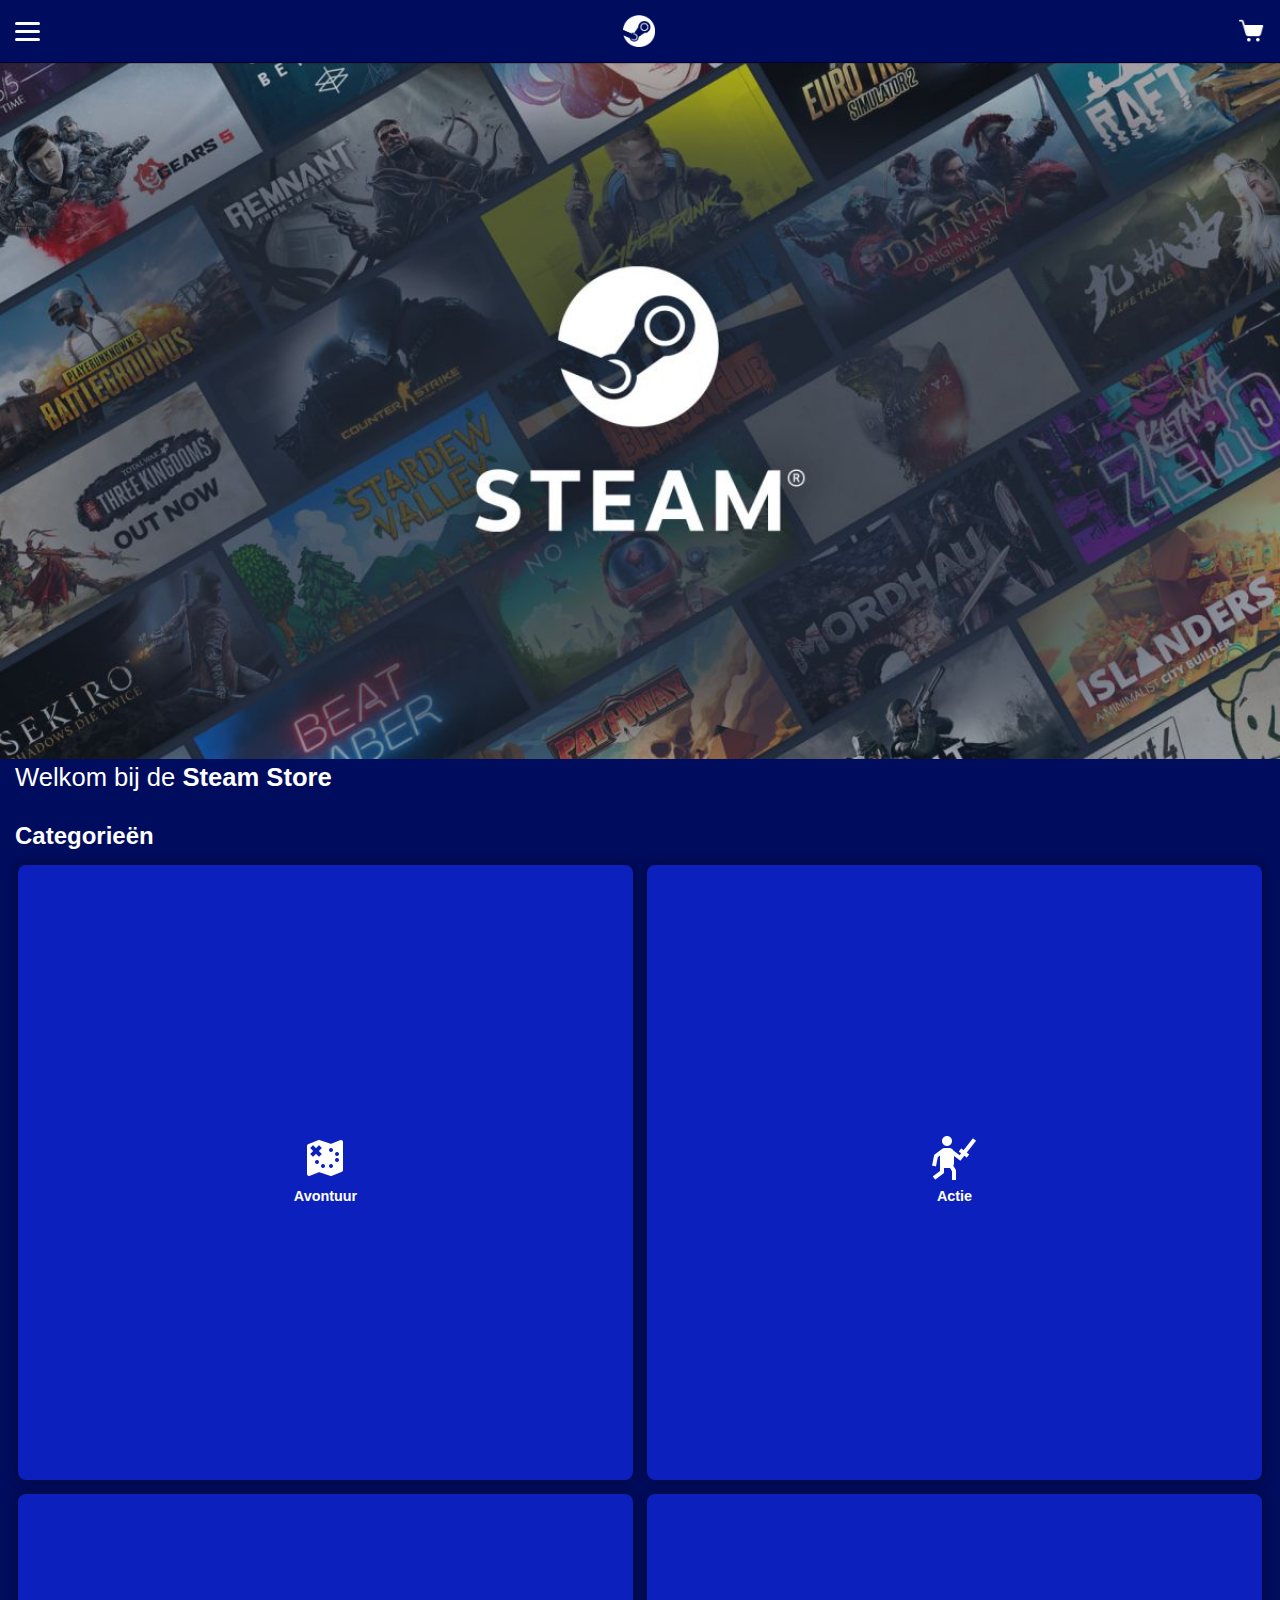
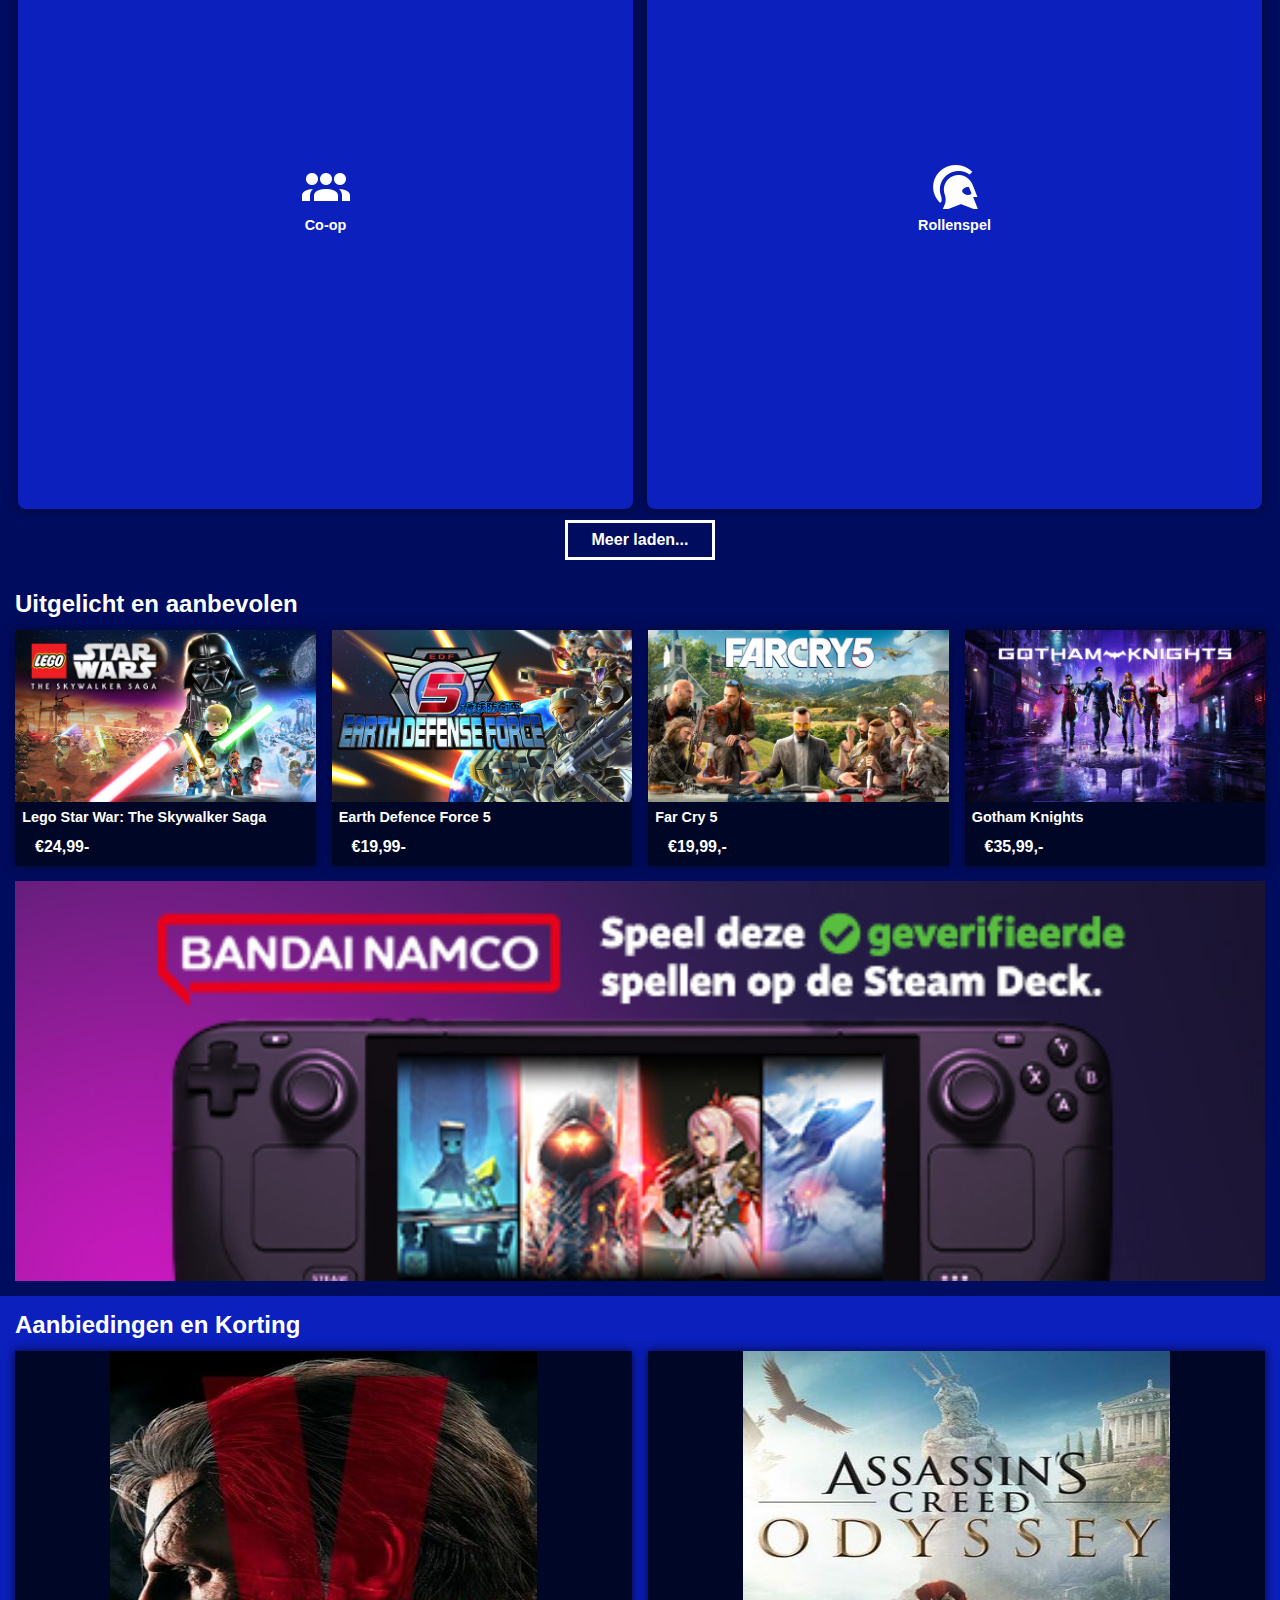
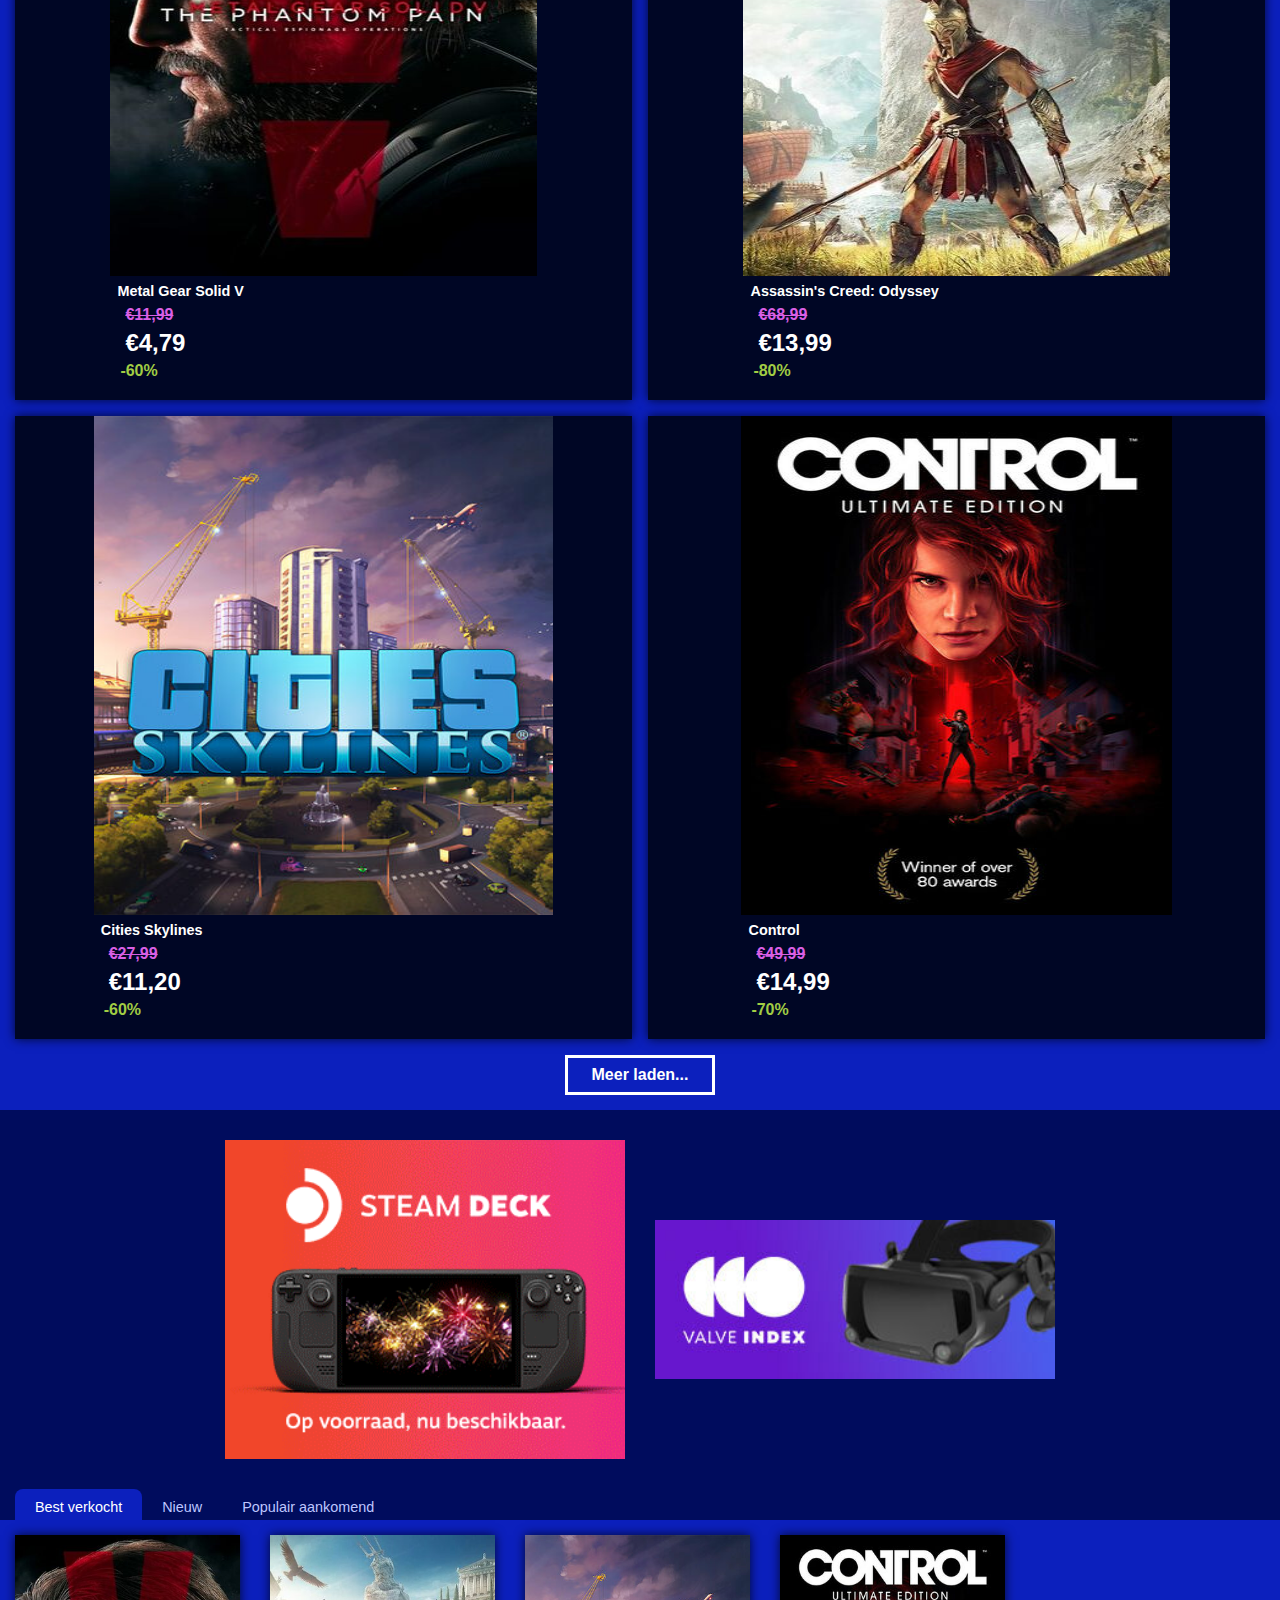
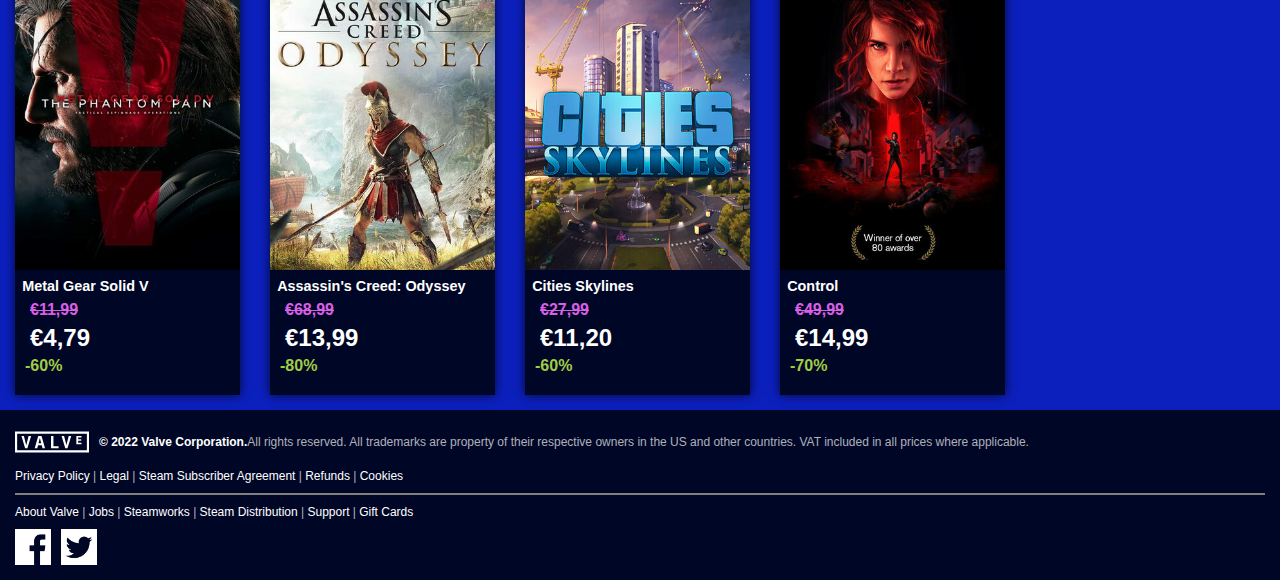
==== commit ac26bfab: "Add files via upload" ====
--- a/index.html
+++ b/index.html
@@ -14,11 +14,15 @@
 
 <body>
     <header>
-
         <nav>
             <section>
-                <button><img src="./images/steamlogosmal.png" alt="Logo Steam"></button>
-                <button><img src="./images/winkelwagen.png" alt="Winkelwagen"></button>
+                <button class="hamburger">
+                    <span></span>
+                    <span></span>
+                    <span></span>
+                </button>
+                <a href="./index.html"><img src="./images/steamlogosmal.png" alt="Logo Steam"></a>
+                <button alt="Winkelwagen"><img src="./images/winkelwagen.png" alt="Winkelwagen"></button>
             </section>
 
             <ul>
@@ -40,7 +44,7 @@
 
     <main>
         <article>
-            <img src="./images/steambg.jpg" alt="Metal Gear Solid 5: The Phantom Pain">
+            <img src="./images/steambg.jpg" alt="Steam Afbeelding">
         </article>
 
         <h1><span>Welkom bij de </span>Steam Store</h1>
@@ -51,100 +55,101 @@
                 <ul>
                     <li>
                         <a href="#">
-                            <img src="./images/avontuur2.png" alt="Steam Deck">
+                            <img src="./images/avontuur2.png" alt="Avontuur">
                             <h3>Avontuur</h3>
                         </a>
                     </li>
 
                     <li>
                         <a href="#">
-                            <img src="./images/actie.png" alt="Steam Deck">
+                            <img src="./images/actie.png" alt="Actie">
                             <h3>Actie</h3>
                         </a>
                     </li>
 
                     <li>
                         <a href="#">
-                            <img src="./images/coop2.png" alt="Steam Deck">
+                            <img src="./images/coop2.png" alt="Co-op">
                             <h3>Co-op</h3>
                         </a>
                     </li>
 
                     <li>
                         <a href="#">
-                            <img src="./images/rollenspel2.png" alt="Steam Deck">
+                            <img src="./images/rollenspel2.png" alt="Rollenspel">
                             <h3>Rollenspel</h3>
                         </a>
                     </li>
-
-                    <li>
-                        <a href="#">
-                            <img src="./images/simulatie2.png" alt="Steam Deck">
+                </ul>
+
+                <ul class="minder">
+                    <li>
+                        <a href="#">
+                            <img src="./images/simulatie2.png" alt="Simulatie">
                             <h3>Simulatie</h3>
                         </a>
                     </li>
 
                     <li>
                         <a href="#">
-                            <img src="./images/indie.png" alt="Steam Deck">
+                            <img src="./images/indie.png" alt="Indie Games">
                             <h3>Indie Games</h3>
                         </a>
                     </li>
-                </ul>
-
-                <ul class="minder">
-                    <li>
-                        <a href="#">
-                            <img src="./images/horror2.png" alt="Steam Deck">
+
+
+                    <li>
+                        <a href="#">
+                            <img src="./images/horror2.png" alt="Horror">
                             <h3>Horror</h3>
                         </a>
                     </li>
 
                     <li>
                         <a href="#">
-                            <img src="./images/citybuilder2.png" alt="Steam Deck">
+                            <img src="./images/citybuilder2.png" alt="Citybuilder">
                             <h3>Citybuilder</h3>
                         </a>
                     </li>
 
                     <li>
                         <a href="#">
-                            <img src="./images/puzzel2.png" alt="Steam Deck">
+                            <img src="./images/puzzel2.png" alt="Puzzel">
                             <h3>Puzzel</h3>
                         </a>
                     </li>
 
                     <li>
                         <a href="#">
-                            <img src="./images/fps.png" alt="Steam Deck">
+                            <img src="./images/fps.png" alt="Shooter">
                             <h3>Shooter</h3>
                         </a>
                     </li>
 
                     <li>
                         <a href="#">
-                            <img src="./images/sport2.png" alt="Steam Deck">
+                            <img src="./images/sport2.png" alt="Sport">
                             <h3>Sport</h3>
                         </a>
                     </li>
 
                     <li>
                         <a href="#">
-                            <img src="./images/racing2.png" alt="Steam Deck">
+                            <img src="./images/racing2.png" alt="Racen">
                             <h3>Racen</h3>
                         </a>
                     </li>
 
                     <li>
                         <a href="#">
-                            <img src="./images/survival2.png" alt="Steam Deck">
+                            <img src="./images/survival2.png" alt="Survival">
                             <h3>Survival</h3>
                         </a>
                     </li>
 
                     <li>
                         <a href="#">
-                            <img src="./images/fight2.png" alt="Steam Deck">
+                            <img src="./images/fight2.png" alt="Vechten">
                             <h3>Vechten</h3>
                         </a>
                     </li>
@@ -206,11 +211,11 @@
                     <li>
                         <a href="./mgs.html">
                             <img src="./images/mgsvsmall.jpg" alt="Metal Gear Solid V: The Phantom Pain">
-                            <h3>Metal Gear Solid V: The Phantom Pain</h3>
-
-                            <p><span>€11,99</span></p>
-                            <p><span>€4,79</span></p>
-                            <p><span>-60%</span></p>
+                            <h3>Metal Gear Solid V</h3>
+
+                            <p>€11,99</p>
+                            <p>€4,79</p>
+                            <p>-60%</p>
                         </a>
                     </li>
 
@@ -219,9 +224,9 @@
                             <img src="./images/acodyssey.jpg" alt="Assassin's Creed: Odyssey">
                             <h3>Assassin's Creed: Odyssey</h3>
 
-                            <p><span>€11,99</span></p>
-                            <p><span>€4,79</span></p>
-                            <p><span>-60%</span></p>
+                            <p>€68,99</p>
+                            <p>€13,99</p>
+                            <p>-80%</p>
                         </a>
                     </li>
 
@@ -230,9 +235,9 @@
                             <img src="./images/citiesskylines.jpg" alt="Cities Skylines">
                             <h3>Cities Skylines</h3>
 
-                            <p><span>€11,99</span></p>
-                            <p><span>€4,79</span></p>
-                            <p><span>-60%</span></p>
+                            <p>€27,99</p>
+                            <p>€11,20</p>
+                            <p>-60%</p>
                         </a>
                     </li>
 
@@ -241,9 +246,9 @@
                             <img src="./images/control.jpeg" alt="Control">
                             <h3>Control</h3>
 
-                            <p><span>€11,99</span></p>
-                            <p><span>€4,79</span></p>
-                            <p><span>-60%</span></p>
+                            <p>€49,99</p>
+                            <p>€14,99</p>
+                            <p>-70%</p>
                         </a>
                     </li>
                 </ul>
@@ -254,9 +259,9 @@
                             <img src="./images/cyberpunk.jpeg" alt="Cyberpunk">
                             <h3>Cyberpunk</h3>
 
-                            <p><span>€11,99</span></p>
-                            <p><span>€4,79</span></p>
-                            <p><span>-60%</span></p>
+                            <p>€69,99</p>
+                            <p>€34,99</p>
+                            <p>-50%</p>
                         </a>
                     </li>
 
@@ -265,9 +270,9 @@
                             <img src="./images/daysgone.jpeg" alt="Days Gone">
                             <h3>Days Gone</h3>
 
-                            <p><span>€11,99</span></p>
-                            <p><span>€4,79</span></p>
-                            <p><span>-60%</span></p>
+                            <p>€11,99</p>
+                            <p>€4,79</p>
+                            <p>-60%</p>
                         </a>
                     </li>
 
@@ -276,9 +281,9 @@
                             <img src="./images/deathloop.jpeg" alt="Deathloop">
                             <h3>Deathloop</h3>
 
-                            <p><span>€11,99</span></p>
-                            <p><span>€4,79</span></p>
-                            <p><span>-60%</span></p>
+                            <p>€24,99</p>
+                            <p>€2,49</p>
+                            <p>-90%</p>
                         </a>
                     </li>
 
@@ -287,9 +292,9 @@
                             <img src="./images/dyinglight2.jpeg" alt="Dying light 2">
                             <h3>Dying light</h3>
 
-                            <p><span>€11,99</span></p>
-                            <p><span>€4,79</span></p>
-                            <p><span>-60%</span></p>
+                            <p>€16,99</p>
+                            <p>€4,79</p>
+                            <p>-60%</p>
                         </a>
                     </li>
                 </ul>
@@ -314,11 +319,11 @@
                     <li>
                         <a href="./mgs.html">
                             <img src="./images/mgsvsmall.jpg" alt="Metal Gear Solid V: The Phantom Pain">
-                            <h3>Metal Gear Solid V: The Phantom Pain</h3>
-
-                            <p><span>€11,99</span></p>
-                            <p><span>€4,79</span></p>
-                            <p><span>-60%</span></p>
+                            <h3>Metal Gear Solid V</h3>
+
+                            <p>€11,99</p>
+                            <p>€4,79</p>
+                            <p>-60%</p>
                         </a>
                     </li>
 
@@ -327,9 +332,9 @@
                             <img src="./images/acodyssey.jpg" alt="Assassin's Creed: Odyssey">
                             <h3>Assassin's Creed: Odyssey</h3>
 
-                            <p><span>€11,99</span></p>
-                            <p><span>€4,79</span></p>
-                            <p><span>-60%</span></p>
+                            <p>€68,99</p>
+                            <p>€13,99</p>
+                            <p>-80%</p>
                         </a>
                     </li>
 
@@ -338,9 +343,9 @@
                             <img src="./images/citiesskylines.jpg" alt="Cities Skylines">
                             <h3>Cities Skylines</h3>
 
-                            <p><span>€11,99</span></p>
-                            <p><span>€4,79</span></p>
-                            <p><span>-60%</span></p>
+                            <p>€27,99</p>
+                            <p>€11,20</p>
+                            <p>-60%</p>
                         </a>
                     </li>
 
@@ -349,9 +354,9 @@
                             <img src="./images/control.jpeg" alt="Control">
                             <h3>Control</h3>
 
-                            <p><span>€11,99</span></p>
-                            <p><span>€4,79</span></p>
-                            <p><span>-60%</span></p>
+                            <p>€49,99</p>
+                            <p>€14,99</p>
+                            <p>-70%</p>
                         </a>
                     </li>
                 </ul>
@@ -362,20 +367,20 @@
                             <img src="./images/cyberpunk.jpeg" alt="Cyberpunk">
                             <h3>Cyberpunk</h3>
 
-                            <p><span>€11,99</span></p>
-                            <p><span>€4,79</span></p>
-                            <p><span>-60%</span></p>
-                        </a>
-                    </li>
-
-                    <li>
-                        <a href="#">
+                            <p>€69,99</p>
+                            <p>€34,99</p>
+                            <p>-50%</p>
+                        </a>
+                    </li>
+
+                    <li>
+                        <a href="">
                             <img src="./images/daysgone.jpeg" alt="Days Gone">
                             <h3>Days Gone</h3>
 
-                            <p><span>€11,99</span></p>
-                            <p><span>€4,79</span></p>
-                            <p><span>-60%</span></p>
+                            <p>€11,99</p>
+                            <p>€4,79</p>
+                            <p>-60%</p>
                         </a>
                     </li>
 
@@ -384,20 +389,20 @@
                             <img src="./images/deathloop.jpeg" alt="Deathloop">
                             <h3>Deathloop</h3>
 
-                            <p><span>€11,99</span></p>
-                            <p><span>€4,79</span></p>
-                            <p><span>-60%</span></p>
-                        </a>
-                    </li>
-
-                    <li>
-                        <a href="#">
+                            <p>€24,99</p>
+                            <p>€2,49</p>
+                            <p>-90%</p>
+                        </a>
+                    </li>
+
+                    <li>
+                        <a href="">
                             <img src="./images/dyinglight2.jpeg" alt="Dying light 2">
                             <h3>Dying light</h3>
 
-                            <p><span>€11,99</span></p>
-                            <p><span>€4,79</span></p>
-                            <p><span>-60%</span></p>
+                            <p>€16,99</p>
+                            <p>€4,79</p>
+                            <p>-60%</p>
                         </a>
                     </li>
                 </ul>
@@ -408,9 +413,9 @@
                             <img src="./images/jurassicworld.jpeg" alt="Jurassic World Evolution 2">
                             <h3>Jurassic World Evolution 2</h3>
 
-                            <p><span>€11,99</span></p>
-                            <p><span>€4,79</span></p>
-                            <p><span>-60%</span></p>
+                            <p>€11,99</p>
+                            <p>€4,79</p>
+                            <p>-60%</p>
                         </a>
                     </li>
 
@@ -419,9 +424,9 @@
                             <img src="./images/farcry6.jpeg" alt="Far Cry 6">
                             <h3>Far Cry 6</h3>
 
-                            <p><span>€11,99</span></p>
-                            <p><span>€4,79</span></p>
-                            <p><span>-60%</span></p>
+                            <p>€11,99</p>
+                            <p>€4,79</p>
+                            <p>-60%</p>
                         </a>
                     </li>
 
@@ -430,9 +435,9 @@
                             <img src="./images/godofwar.jpeg" alt="God Of War">
                             <h3>God Of War</h3>
 
-                            <p><span>€11,99</span></p>
-                            <p><span>€4,79</span></p>
-                            <p><span>-60%</span></p>
+                            <p>€11,99</p>
+                            <p>€4,79</p>
+                            <p>-60%</p>
                         </a>
                     </li>
 
@@ -441,9 +446,9 @@
                             <img src="./images/evilwest.jpg" alt="Evil West">
                             <h3>Evil West</h3>
 
-                            <p><span>€11,99</span></p>
-                            <p><span>€4,79</span></p>
-                            <p><span>-60%</span></p>
+                            <p>€11,99</p>
+                            <p>€4,79</p>
+                            <p>-60%</p>
                         </a>
                     </li>
                 </ul>
@@ -453,6 +458,33 @@
 
         <script defer src="./scripts/script.js"></script>
     </main>
+
+    <footer>
+
+        <img src="./images/valvelogo.svg" alt="Valve Logo">
+        <p>© 2022 Valve Corporation.</p>
+        <p>All rights reserved. All
+            trademarks are property of their respective owners in the
+            US and other countries. VAT included in all prices where applicable.</p>
+
+        <ul>
+            <p>
+                <a href="#">Privacy Policy</a> | <a href="#">Legal</a> | <a href="#">Steam Subscriber Agreement</a> | <a
+                    href="#">Refunds</a> | <a href="#">Cookies</a>
+            </p>
+        </ul>
+
+        <hr>
+
+        <ul>
+            <p>
+                <a href="">About Valve</a> | <a href="">Jobs</a> | <a href="">Steamworks</a> |
+                <a href="">Steam Distribution</a> | <a href="">Support</a> | <a href="">Gift Cards</a>
+            </p>
+            <a href=""><img src="./images/facebook.png" alt="Facebook Icon"></a><a href=""><img
+                    src="./images/twitter.png" alt="Twitter Icon"></a>
+        </ul>
+    </footer>
 </body>
 
 </html>--- a/styles/style.css
+++ b/styles/style.css
@@ -2,6 +2,7 @@
     margin: 0;
     padding: 0;
     box-sizing: border-box;
+    scroll-behavior: smooth;
 }
 
 :root {
@@ -10,16 +11,18 @@
     --navcolorrand: #040021;
     --selectcolor: rgb(12, 32, 189);
     --form: rgb(12, 32, 189);
-    --kortingdoorstreept: #112375;
     --kortingfontoud: #d95fe4;
-    --kortingdik: black;
+    --bijtekst: rgb(0, 153, 255);
     --lettercolor: white;
+    --lettercolorfooter: rgba(255, 255, 255, 0.695);
     --gamecolor: linear-gradient(145deg, rgba(44, 46, 133, 1) 0%, rgba(0, 114, 255, 1) 100%);
     --kortingachtergrond: #000625;
-    --korting:#A1CD44;
-    --kortingfont: rgb(0, 65, 0);
+    --korting: #A1CD44;
     --schadowcolor: #000931 0px 0px 10px;
-    --menubarknopuit: rgb(65, 87, 255);
+    --menubarknopuit: rgb(190, 198, 255);
+    --footer: #000625;
+    --metacritici: rgba(42, 213, 59, 0.867);
+    --winkelwagenkleur: #f7ea00;
 }
 
 body {
@@ -35,16 +38,80 @@
     width: 100%;
 }
 
-
-/* ************************* */
+/* ********* */
 /* NAV */
-/* ************************* */
+/* ********* */
+
+/* Hamburgermenu */
+.hamburger {
+    margin: 15px;
+    height: 1.8em;
+    display: flex;
+    flex-direction: column;
+    justify-content: space-around;
+}
+
+.hamburger span {
+    display: block;
+
+    width: 25px;
+    height: 3px;
+
+    align-items: center;
+
+    transition: all 0.5s ease-out;
+    background-color: var(--lettercolor);
+    border-radius: 10em;
+}
+
+/* Hamburger animatie */
+.hamburger.active span:nth-child(1) {
+    transform: translateY(8px) rotate(45deg);
+}
+
+.hamburger.active span:nth-child(2) {
+    opacity: 0;
+}
+
+.hamburger.active span:nth-child(3) {
+    transform: translateY(-5px) rotate(-45deg);
+}
 
 /* Steam logo */
-nav section img {
-    margin: 1em;
-    width: 2em;
+nav section a>img {
+    animation: draaienmaar 2s ease-in-out;
+    margin: 15px 15px;
     display: block;
+}
+
+@keyframes draaienmaar {
+    0% {
+        transform: translateX(0em) rotate(0);
+    }
+
+    25% {
+        transform: translateX(5em) rotate(360deg);
+    }
+
+    50% {
+        transform: translateX(-4em) rotate(-300deg);
+    }
+
+    70% {
+        transform: translateX(2em) rotate(100deg);
+    }
+
+    80% {
+        transform: translateX(-1em) rotate(-50deg);
+    }
+
+    90% {
+        transform: translateX(0.7em) rotate(25deg);
+    }
+
+    100% {
+        transform: translateX(0em) rotate(0deg);
+    }
 }
 
 /* Winkelwagen */
@@ -52,16 +119,59 @@
     filter: invert(1);
 }
 
-nav button {
+nav button:nth-of-type(2),
+nav section button:nth-of-type(1) {
     background: none;
     border: none;
     transition: 1s;
+    width: fit-content;
+}
+
+nav button:nth-of-type(2)>img {
+    display: block;
+    width: 2em;
+    margin: 15px 15px;
+}
+
+nav section button:nth-of-type(2):focus {
+    animation: oinkoink 3s ease-in-out;
+}
+
+@keyframes oinkoink {
+    0% {
+        transform: none;
+    }
+
+    30% {
+        transform: scaleY(0.5) translateY(1em);
+    }
+
+    35% {
+        transform: scaleY(1.1) translateY(-1em);
+    }
+
+    39% {
+        transform: none;
+    }
+
+    60% {
+        transform: scaleY(0.5) translateY(1em);
+    }
+
+    65% {
+        transform: scaleY(1.1) translateY(-1em);
+    }
+
+    70% {
+        transform: none;
+    }
 }
 
 /* Navbar zelf */
-nav section {
+nav>section {
     display: flex;
     justify-content: space-between;
+    align-items: center;
 
     background-color: var(--backgroundcolor);
     border-bottom: solid 1px var(--navcolorrand);
@@ -75,15 +185,16 @@
     right: 0;
 
     transition: 0.4s ease-in-out;
-    transform: translateY(-200%);
+    transform: translateY(-100%);
 
     background-color: var(--navcolor);
 }
 
-.openMaken {
+.openMaken,
+ul:focus-within {
+    display: block;
     transition: 0.3s ease-in-out;
     transform: translateY(0);
-    display: block;
 }
 
 nav a {
@@ -114,15 +225,11 @@
     margin: 1em 1em 1em 0;
 }
 
-.buttonlicht {
-    transition: 0.5s;
-    filter: drop-shadow(0 0 5px  rgb(255, 255, 255)); 
-}
-
 form img {
     padding: 0 0 0 1em;
 }
 
+/* Searchbar */
 input {
     background: none;
     border: none;
@@ -141,26 +248,27 @@
 }
 
 input:focus {
-    background-color: var(--selectcolor);
+    transition: 1s;
+    background-color: var(--bijtekst);
     color: white;
 
     border: none;
     outline: none;
 }
 
-/* ************************* */
+/* ********* */
 /* MAIN*/
-/* ************************* */
+/* ********* */
 
 main {
     background-color: var(--backgroundcolor);
 }
 
-article:nth-of-type(n+2){
+article:nth-of-type(n+2) {
     margin: 15px;
 }
 
-article:nth-of-type(1) img{
+article:nth-of-type(1) img {
     width: 100%;
     left: 0;
     right: 0;
@@ -195,9 +303,9 @@
     padding: 15px 0 0.5em 0;
 }
 
-/* ************************* */
+/* ********* */
 /* ARTICLES*/
-/* ************************* */
+/* ********* */
 
 article a {
     display: flex;
@@ -211,21 +319,28 @@
 
 
 
-/* ************************* */
+/* ********* */
 /* CATEGORIEEN*/
-/* ************************* */
-
-article:nth-of-type(2) li {
-    background: var(--selectcolor);
-
-    border-radius: 0.5em;
+/* ********* */
+article:nth-of-type(2) {
+    display: flex;
+    flex-direction: column;
 }
 
 article:nth-of-type(2) ul {
     display: grid;
-    grid-template-columns: repeat(auto-fit, minmax(min(140px, 100%), 1fr));
-    gap: 1em;
-    margin-bottom: 1em;
+    grid-template-columns: repeat(2, 1fr);
+    gap: 0.5em;
+    margin-bottom: 0.5em;
+}
+
+li:hover {
+    transition: 0.5s;
+    transform: scale(1.02);
+}
+
+li {
+    transition: 1s;
 }
 
 
@@ -234,7 +349,10 @@
     margin: 0.2em;
     display: flex;
     justify-content: center;
+
+    border-radius: 0.5em;
     box-shadow: var(--schadowcolor);
+    background: var(--selectcolor);
 }
 
 article:nth-of-type(2) a {
@@ -252,31 +370,36 @@
     padding-top: 0.4em;
 }
 
-article:nth-of-type(2) ul.minder, article:nth-of-type(2) button.minder {
+article:nth-of-type(2) ul.minder,
+article:nth-of-type(2) button.minder {
     display: none;
 }
 
 article:nth-of-type(2) button {
-    font-size: 1.2em;
-    font-weight: lighter;
+    font-size: 1em;
+    font-weight: bold;
 
     border: solid 3px;
     background: none;
 
-    width: 200px;
-    height: 50px;
-
-    
-    color:var(--lettercolor);
+    width: 150px;
+    height: 40px;
+
+
+    color: var(--lettercolor);
+
+    transition: 1s;
+    align-self: center;
 }
 
 article:nth-of-type(2) button:hover {
     transform: scale(1.1);
     transition: 1s;
 }
-/* ************************* */
+
+/* ********* */
 /* UITGELICHT*/
-/* ************************* */
+/* ********* */
 article:nth-of-type(3) ul {
     display: grid;
     grid-template-columns: repeat(auto-fit, minmax(min(300px, 100%), 1fr));
@@ -284,7 +407,7 @@
 }
 
 article:nth-of-type(3) li {
-    background: var( --kortingachtergrond);
+    background: var(--kortingachtergrond);
     box-shadow: var(--schadowcolor);
 }
 
@@ -293,9 +416,9 @@
     font-weight: bolder;
 }
 
-/* ************************* */
+/* ********* */
 /* KORTING*/
-/* ************************* */
+/* ********* */
 /* Tekst binnen aanbiedingen */
 article:nth-of-type(5) {
     display: flex;
@@ -331,17 +454,17 @@
     color: var(--lettercolor);
 }
 
-article:nth-of-type(5) ul li p:nth-of-type(3) span {
+article:nth-of-type(5) ul li p:nth-of-type(3) {
     color: var(--korting);
 
     font-weight: 800;
-    padding: 10px 10px 10px 10px;
+    padding: 0px 10px 10px 10px;
 }
 
 /* Afbeelding en grid */
 article:nth-of-type(5) ul {
     display: grid;
-    grid-template-columns: repeat(auto-fit, minmax(min(150px, 100%), 1fr));
+    grid-template-columns: repeat(2, 1fr);
     gap: 1em;
     margin-bottom: 1em;
 }
@@ -351,7 +474,7 @@
 }
 
 article:nth-of-type(5) img {
-    overflow: hidden;    
+    overflow: hidden;
 
     height: 100%;
     width: 100%;
@@ -360,33 +483,34 @@
 }
 
 /* Meer button */
-article:nth-of-type(5) ul.minder2, article:nth-of-type(5) button.minder2 {
+article:nth-of-type(5) ul.minder2,
+article:nth-of-type(5) button.minder2 {
     display: none;
 }
 
 article:nth-of-type(5) button {
-    font-size: 1.2em;
-    font-weight: lighter;
+    font-size: 1em;
+    font-weight: bold;
 
     border: solid 3px;
     background: none;
 
-    margin: 0 0 1em 0;
-    width: 200px;
-    height: 50px;
-
-    
-    color:var(--lettercolor);
+    margin: 0 0 15px 0;
+    width: 150px;
+    height: 40px;
+
+
+    color: var(--lettercolor);
     transition: 1s;
     align-self: center;
 }
 
 article:nth-of-type(5) button:hover {
-    transform: scale(1.1);
+    border-radius: 2em;
     transition: 1s;
 }
 
-/******* steamdeck/valve afbeelding *******/
+/*** steamdeck/valve afbeelding ***/
 
 article:nth-of-type(6) {
     display: flex;
@@ -394,21 +518,22 @@
     justify-content: center;
 }
 
-article:nth-of-type(6) img{
+article:nth-of-type(6) img {
     align-self: center;
+    width: 400px;
     margin: 15px;
 }
 
-/* ************************* */
+/* ********* */
 /* Sidescrolling*/
-/* ************************* */
+/* ********* */
 /* Tekst binnen menuknoppen */
 article:nth-of-type(7) {
     margin: 0 0;
     padding: 0 15px 15px 15px;
 }
 
-/********* Selectiemenuknoppen *********/
+/*** Selectiemenuknoppen ***/
 article:nth-of-type(7) section:nth-of-type(1) {
     display: flex;
     flex-direction: row;
@@ -418,10 +543,10 @@
     border: none;
 }
 
-article:nth-of-type(7) section:nth-of-type(1) button.knopuit{
+article:nth-of-type(7) section:nth-of-type(1) button.knopuit {
     border: none;
     background: none;
-    color:var(--menubarknopuit);
+    color: var(--menubarknopuit);
 }
 
 .knopaan {
@@ -429,30 +554,28 @@
     color: var(--lettercolor);
 }
 
-article:nth-of-type(7) button{
+article:nth-of-type(7) button {
     border-radius: 8px 8px 0 0;
     padding: 10px 20px 20px 20px;
     font-size: 0.9em;
 }
 
 /* Selecteren ul */
-article:nth-of-type(7) ul.aan { 
+article:nth-of-type(7) ul.aan {
+    background: var(--selectcolor);
+}
+
+article:nth-of-type(7) ul.uit {
+    display: none;
+}
+
+article:nth-of-type(7) ul.aan {
     margin: -15px;
     background: var(--selectcolor);
 }
 
-article:nth-of-type(7) ul.uit {
-    display: none;
- }
-
-article:nth-of-type(7) ul.aan{
-    margin: -15px;
-    background: var(--selectcolor);
-}
-
 article:nth-of-type(7) li {
     margin: 15px;
-    justify-content: center;
 
     box-shadow: var(--schadowcolor);
     background: var(--kortingachtergrond);
@@ -470,32 +593,405 @@
     font-size: x-large;
     font-weight: bolder;
     padding: 5px 0 5px 15px;
-    background: none;
     color: var(--lettercolor);
 }
 
-article:nth-of-type(7) ul li p:nth-of-type(3) span {
+article:nth-of-type(7) ul li p:nth-of-type(3) {
     color: var(--korting);
 
     font-weight: 800;
-    padding: 10px 10px 10px 10px;
+    padding: 0px 10px 10px 10px;
 }
 
 /* Afbeelding */
 article:nth-of-type(7) ul {
     display: flex;
     overflow: scroll;
-    gap: 1.3em;
+
 }
 
 article:nth-of-type(7) a {
     overflow: hidden;
+
+    width: 225px;
+    height: 450px;
 }
 
 article:nth-of-type(7) img {
-    width: 300px;
-    height: 500px;
+    width: 100%;
+    height: 100%;
     overflow: hidden;
     display: block;
-}
-
+
+}
+
+
+/* ********* */
+/* Footer */
+/* ********* */
+
+footer {
+    font-size: 12px;
+
+    display: flex;
+    flex-wrap: wrap;
+
+    padding: 15px;
+    background-color: var(--footer);
+    color: var(--lettercolorfooter);
+}
+
+footer>img {
+    filter: invert(1);
+    width: 7em;
+    padding-right: 10px;
+
+    vertical-align: middle;
+}
+
+footer>p:first-of-type {
+    color: var(--lettercolor);
+
+    font-weight: bold;
+
+    margin: auto 0;
+}
+
+
+footer p {
+    margin: 10px 0;
+}
+
+footer ul img {
+    filter: invert(1);
+    width: 3em;
+    vertical-align: middle;
+    margin-right: 10px;
+}
+
+footer hr {
+    width: 100%;
+    top: 0;
+    bottom: 0;
+
+    border: solid 1px
+}
+
+@media (prefers-color-scheme: dark) {
+    :root {
+        --backgroundcolor: rgb(24, 24, 24);
+        --navcolor: rgb(44, 44, 44);
+        --navcolorrand: #c5c5c5;
+        --selectcolor: rgb(38, 38, 38);
+        --form: rgb(22, 22, 22);
+        --kortingfontoud: #d95fe4;
+        --bijtekst: rgb(255, 99, 99);
+        --lettercolor: white;
+        --lettercolorfooter: rgba(255, 255, 255, 0.695);
+        --gamecolor: linear-gradient(145deg, rgba(44, 46, 133, 1) 0%, rgba(0, 114, 255, 1) 100%);
+        --kortingachtergrond: #0f0f0f;
+        --korting: #A1CD44;
+        --schadowcolor: #000000 0px 0px 10px;
+        --menubarknopuit: rgb(179, 179, 179);
+        --footer: #000000;
+    }
+}
+
+
+
+/* ********************** */
+/* MGS PAGINA 2 */
+/* ********************** */
+
+/* Headerpicture */
+#MGS article:nth-of-type(1) img {
+    margin-top: 3.5em;
+    width: 100%;
+}
+
+/* H1 */
+#MGS article:nth-of-type(2) h1 {
+    margin: 0 0 10px 0;
+}
+
+/* Eerste tekst */
+#MGS article:nth-of-type(2) p {
+    padding: 3px 0 3px 0;
+}
+
+#MGS article:nth-of-type(2) p:nth-of-type(-n+3) {
+    color: var(--lettercolorfooter);
+}
+
+#MGS article:nth-of-type(2) p:nth-of-type(-n+3) span {
+    font-weight: bolder;
+    color: var(--bijtekst);
+}
+
+#MGS article:nth-of-type(2) p:nth-of-type(3) {
+    margin-bottom: 10px;
+}
+
+#MGS article:nth-of-type(2) p:nth-of-type(4) {
+    margin-bottom: 0px;
+}
+
+#MGS article:nth-of-type(2) {
+    margin: 0 15px;
+}
+
+#MGS article:nth-of-type(2) p {
+    display: flex;
+    justify-content: space-between;
+}
+
+
+/* ******************* */
+/* Recensies */
+/* ******************* */
+#MGS article:nth-of-type(3) {
+    display: flex;
+    flex-direction: column;
+}
+
+#MGS article:nth-of-type(3)>p:first-of-type {
+    font-size: 1.2em;
+    font-weight: bold;
+    padding-bottom: 0.2em;
+    border-bottom: 3px solid;
+    border-image: linear-gradient(90deg, rgba(1, 222, 15, 1) 90%, rgba(255, 0, 0, 1) 90%);
+    border-image-slice: 1;
+}
+
+#MGS article:nth-of-type(3) ul {
+    margin-top: 10px;
+    display: flex;
+    flex-direction: row;
+    justify-content: flex-start;
+    align-items: center;
+}
+
+#MGS article:nth-of-type(3) li {
+    background: none;
+    box-shadow: none;
+}
+
+#MGS article:nth-of-type(3) li p {
+    margin: 0 10px 0 -5px;
+}
+
+#MGS article:nth-of-type(3) section p:first-of-type {
+    font-size: 1.5em;
+    background-color: var(--metacritici);
+    width: 50px;
+    height: 50px;
+
+    padding: .5em;
+    margin: 0 8px 0 0;
+}
+
+#MGS article:nth-of-type(3) section {
+    margin-top: 30px;
+    display: flex;
+    align-items: center;
+}
+
+#MGS article:nth-of-type(3) section p {
+    font-size: 30px;
+    font-weight: bold;
+    margin-left: 5px;
+}
+
+#MGS article:nth-of-type(3) button {
+    background: none;
+    border: none;
+    transition: 1s;
+    width: fit-content;
+}
+
+#MGS article:nth-of-type(3) button img {
+    width: 2em;
+    filter: invert(1);
+}
+
+#MGS article:nth-of-type(3) ul li:nth-of-type(3) img {
+    transform: rotate(180deg);
+}
+
+#MGS article:nth-of-type(3) section img {
+    width: 35px;
+    height: 35px;
+}
+
+/* ******************* */
+/* Foto's */
+/* ******************* */
+
+#MGS article:nth-of-type(4) {
+    display: flex;
+    overflow: scroll;
+    scroll-behavior: smooth;
+}
+
+#MGS article:nth-of-type(4) video {
+    max-width: 100%;
+    height: auto;
+}
+
+#MGS article:nth-of-type(4) img {
+    margin: 10px;
+    max-width: 100%;
+    height: auto;
+}
+
+/* ******************* */
+/*Artikel kopen*/
+/* ******************* */
+#MGS article:nth-of-type(5) {
+    background-color: var(--backgroundcolor);
+}
+
+#MGS article:nth-of-type(5) section:nth-of-type(1) {
+    margin-bottom: 15px;
+}
+
+#MGS article:nth-of-type(5) section:nth-of-type(2) {
+    padding: .5em;
+    background-color: var(--kortingachtergrond);
+    box-shadow: var(--schadowcolor);
+}
+
+#MGS article:nth-of-type(5) section:nth-of-type(2) p:nth-of-type(1) {
+    color: var(--bijtekst);
+}
+
+/* Hoofdprijs */
+#MGS article:nth-of-type(5) section:nth-of-type(2) p:nth-of-type(2) {
+    font-size: 1.5em;
+    font-weight: bolder;
+    padding: 5px 0 5px 15px;
+}
+
+/* Oudeprijs */
+#MGS article:nth-of-type(5) section:nth-of-type(2) p:nth-of-type(3) span {
+    font-weight: normal;
+    padding: 0px 0 0 15px;
+    text-decoration: line-through;
+    color: var(--kortingfontoud);
+}
+
+/* Kortingpercentage */
+#MGS article:nth-of-type(5) section:nth-of-type(2) p:nth-of-type(3) {
+    font-size: 1em;
+    color: var(--korting);
+
+    font-weight: bold;
+    padding: 0px 10px 10px 0px;
+}
+
+#MGS article:nth-of-type(5) button {
+    width: 100%;
+
+    border: none;
+    background: var(--winkelwagenkleur);
+
+    color: black;
+    font-weight: bold;
+}
+
+
+/* Functies */
+#MGS article:nth-of-type(6) {
+    flex-direction: column;
+}
+
+#MGS article:nth-of-type(6) ul {
+    display: flex;
+    flex-direction: column;
+}
+
+#MGS article:nth-of-type(6) li {
+    margin: 2px 0;
+
+    line-height: 3em;
+    height: 3em;
+    background-color: var(--kortingachtergrond);
+}
+
+#MGS article:nth-of-type(6) li img {
+    margin: 0 10px;
+    width: 26px;
+    height: 16px;
+
+    background-color: var(--kortingachtergrond);
+}
+
+/* Talen */
+#MGS article:nth-of-type(7) summary {
+    margin-bottom: 15px;
+    transition: 1s;
+}
+
+#MGS article:nth-of-type(7) ul {
+    display: flex;
+    flex-direction: column;
+    border-radius: 0;
+    transition: 1s;
+}
+
+#MGS article:nth-of-type(7) li {
+    line-height: 3em;
+    height: 3em;
+    box-shadow: none;
+    margin: 2px 0;
+    padding-left: 15px;
+}
+
+
+
+/* PEGI */
+#MGS article:nth-of-type(8) section {
+    display: flex;
+}
+
+#MGS article:nth-of-type(8) img {
+    width: 60px;
+    height: 73px;
+
+    margin-right: 10px;
+}
+
+#MGS article:nth-of-type(8) p {
+    font-size: 11px;
+    width: 90px;
+}
+
+/* Over dit spel */
+#MGS article:nth-of-type(9) p {
+    line-height: 1.5em;
+}
+
+/* Systeemeisen */
+#MGS article:nth-of-type(10) {
+    margin: 0 0 0 15px;
+}
+
+#MGS article:nth-of-type(10) li {
+    font-size: 14px;
+    margin: 10px 0;
+}
+
+#MGS article:nth-of-type(10) strong {
+    color: var(--lettercolorfooter);
+
+    font-weight: normal;
+}
+
+#MGS article:nth-of-type(10) p {
+    font-size: 14px;
+    color: var(--lettercolorfooter);
+    
+    font-weight: 100;
+
+    padding: 1em 0;
+}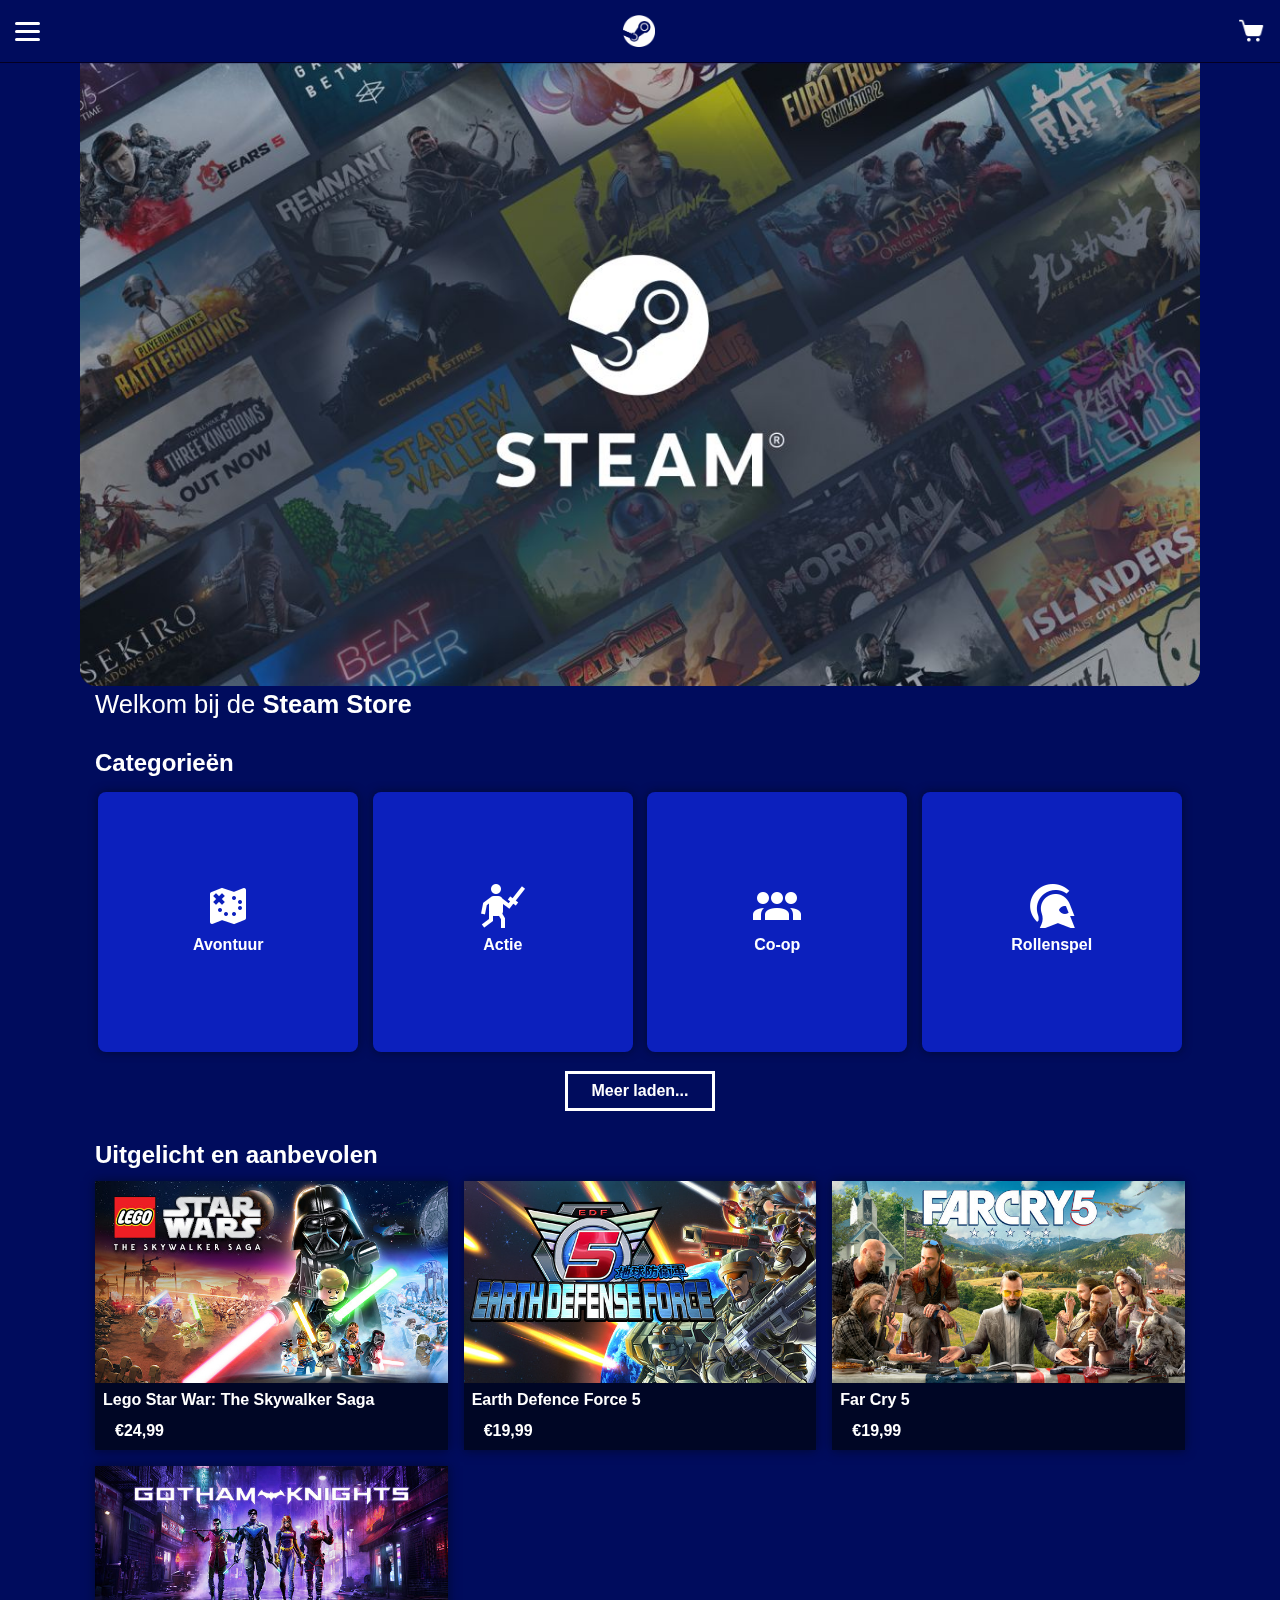
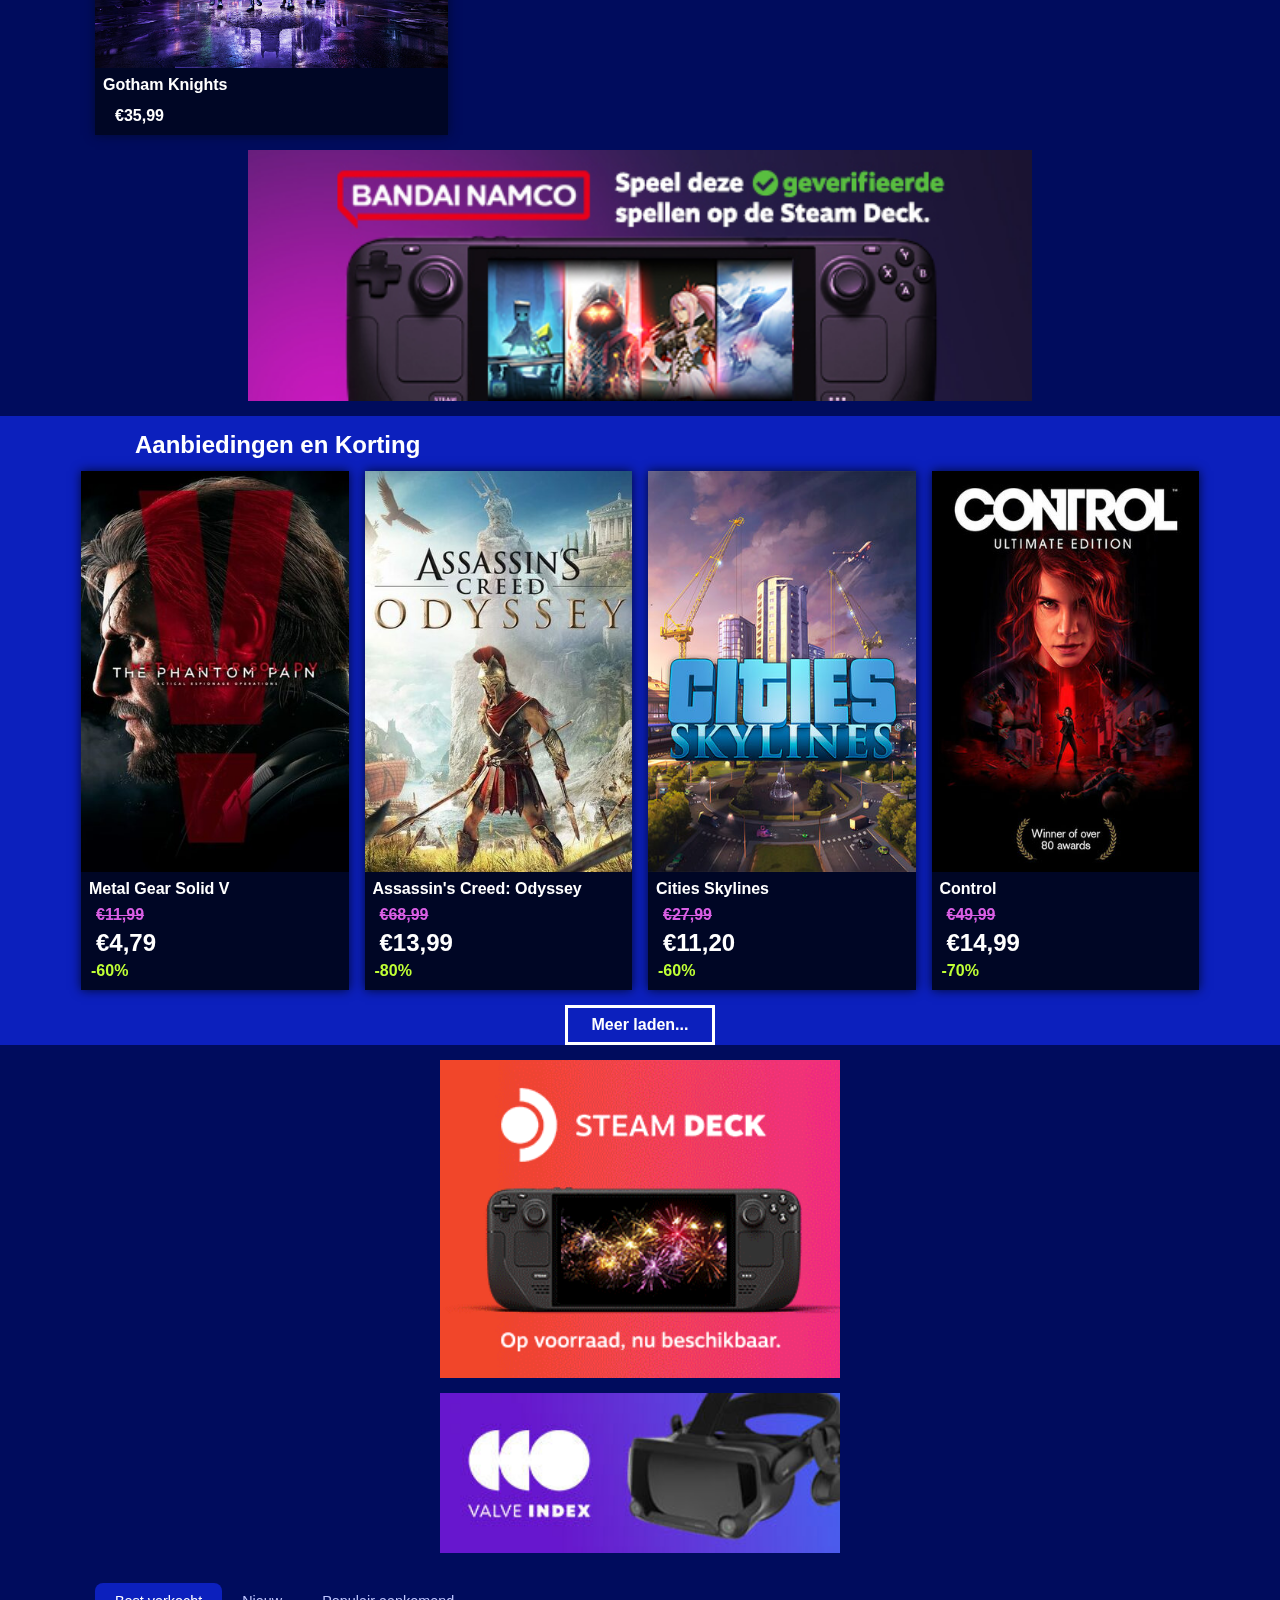
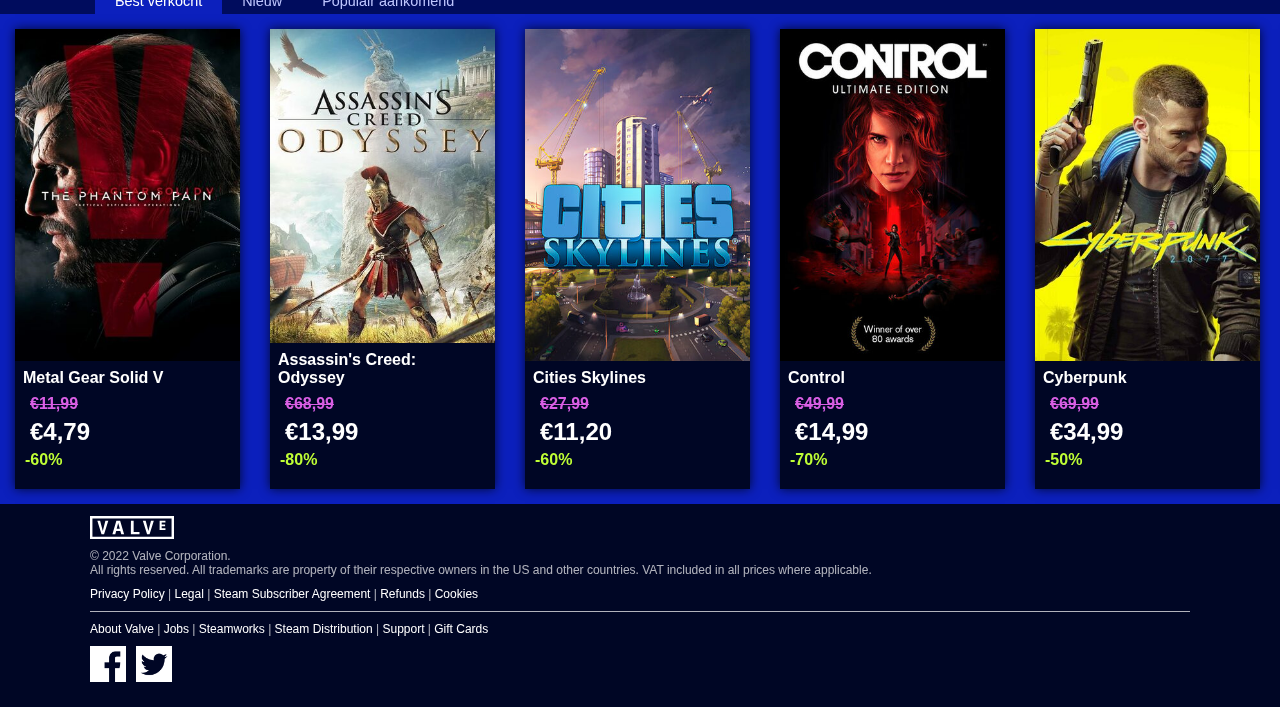
==== commit b3ebc263: "Add files via upload" ====
--- a/index.html
+++ b/index.html
@@ -22,7 +22,7 @@
                     <span></span>
                 </button>
                 <a href="./index.html"><img src="./images/steamlogosmal.png" alt="Logo Steam"></a>
-                <button alt="Winkelwagen"><img src="./images/winkelwagen.png" alt="Winkelwagen"></button>
+                <button><img src="./images/winkelwagen.png" alt="Winkelwagen"></button>
             </section>
 
             <ul>
@@ -33,7 +33,7 @@
                 <li><a href="#">Steam Lab</a></li>
                 <li>
                     <form>
-                        <img src="./images/zoekknop.png" alt="Zoekknop">
+                        <img src="./images/zoekknop.png" alt="">
                         <input type="search" placeholder="Zoeken...">
                     </form>
                 </li>
@@ -44,7 +44,7 @@
 
     <main>
         <article>
-            <img src="./images/steambg.jpg" alt="Steam Afbeelding">
+            <img src="./images/steambg.jpg" alt="Steam logo met allemaal spelletjes in de achtergrond">
         </article>
 
         <h1><span>Welkom bij de </span>Steam Store</h1>
@@ -55,28 +55,28 @@
                 <ul>
                     <li>
                         <a href="#">
-                            <img src="./images/avontuur2.png" alt="Avontuur">
+                            <img src="./images/avontuur2.png" alt="">
                             <h3>Avontuur</h3>
                         </a>
                     </li>
 
                     <li>
                         <a href="#">
-                            <img src="./images/actie.png" alt="Actie">
+                            <img src="./images/actie.png" alt="">
                             <h3>Actie</h3>
                         </a>
                     </li>
 
                     <li>
                         <a href="#">
-                            <img src="./images/coop2.png" alt="Co-op">
+                            <img src="./images/coop2.png" alt="">
                             <h3>Co-op</h3>
                         </a>
                     </li>
 
                     <li>
                         <a href="#">
-                            <img src="./images/rollenspel2.png" alt="Rollenspel">
+                            <img src="./images/rollenspel2.png" alt="">
                             <h3>Rollenspel</h3>
                         </a>
                     </li>
@@ -85,14 +85,14 @@
                 <ul class="minder">
                     <li>
                         <a href="#">
-                            <img src="./images/simulatie2.png" alt="Simulatie">
+                            <img src="./images/simulatie2.png" alt="">
                             <h3>Simulatie</h3>
                         </a>
                     </li>
 
                     <li>
                         <a href="#">
-                            <img src="./images/indie.png" alt="Indie Games">
+                            <img src="./images/indie.png" alt="">
                             <h3>Indie Games</h3>
                         </a>
                     </li>
@@ -100,56 +100,56 @@
 
                     <li>
                         <a href="#">
-                            <img src="./images/horror2.png" alt="Horror">
+                            <img src="./images/horror2.png" alt="">
                             <h3>Horror</h3>
                         </a>
                     </li>
 
                     <li>
                         <a href="#">
-                            <img src="./images/citybuilder2.png" alt="Citybuilder">
+                            <img src="./images/citybuilder2.png" alt="">
                             <h3>Citybuilder</h3>
                         </a>
                     </li>
 
                     <li>
                         <a href="#">
-                            <img src="./images/puzzel2.png" alt="Puzzel">
+                            <img src="./images/puzzel2.png" alt="">
                             <h3>Puzzel</h3>
                         </a>
                     </li>
 
                     <li>
                         <a href="#">
-                            <img src="./images/fps.png" alt="Shooter">
+                            <img src="./images/fps.png" alt="">
                             <h3>Shooter</h3>
                         </a>
                     </li>
 
                     <li>
                         <a href="#">
-                            <img src="./images/sport2.png" alt="Sport">
+                            <img src="./images/sport2.png" alt="">
                             <h3>Sport</h3>
                         </a>
                     </li>
 
                     <li>
                         <a href="#">
-                            <img src="./images/racing2.png" alt="Racen">
+                            <img src="./images/racing2.png" alt="">
                             <h3>Racen</h3>
                         </a>
                     </li>
 
                     <li>
                         <a href="#">
-                            <img src="./images/survival2.png" alt="Survival">
+                            <img src="./images/survival2.png" alt="">
                             <h3>Survival</h3>
                         </a>
                     </li>
 
                     <li>
                         <a href="#">
-                            <img src="./images/fight2.png" alt="Vechten">
+                            <img src="./images/fight2.png" alt="">
                             <h3>Vechten</h3>
                         </a>
                     </li>
@@ -164,33 +164,33 @@
                 <ul>
                     <li>
                         <a href="#">
-                            <img src="./images/legostarwars.jpg" alt="Lego Star War: The Skywalker Saga">
+                            <img src="./images/legostarwars.jpg" alt="">
                             <h3>Lego Star War: The Skywalker Saga</h3>
-                            <p>€24,99-</p>
-                        </a>
-                    </li>
-
-                    <li>
-                        <a href="#">
-                            <img src="./images/edf.jpg" alt="Earth Defence Force 5">
+                            <p>€24,99</p>
+                        </a>
+                    </li>
+
+                    <li>
+                        <a href="#">
+                            <img src="./images/edf.jpg" alt="">
                             <h3>Earth Defence Force 5</h3>
-                            <p>€19,99-</p>
-                        </a>
-                    </li>
-
-                    <li>
-                        <a href="#">
-                            <img src="./images/farcry5.jpg" alt="Far Cry 5">
+                            <p>€19,99</p>
+                        </a>
+                    </li>
+
+                    <li>
+                        <a href="#">
+                            <img src="./images/farcry5.jpg" alt="">
                             <h3>Far Cry 5</h3>
-                            <p>€19,99,-</p>
-                        </a>
-                    </li>
-
-                    <li>
-                        <a href="#">
-                            <img src="./images/gothamknights.jpg" alt="Gotham Knights">
+                            <p>€19,99</p>
+                        </a>
+                    </li>
+
+                    <li>
+                        <a href="#">
+                            <img src="./images/gothamknights.jpg" alt="">
                             <h3>Gotham Knights</h3>
-                            <p>€35,99,-</p>
+                            <p>€35,99</p>
                         </a>
                     </li>
 
@@ -200,7 +200,7 @@
         </article>
 
         <article>
-            <a href=""><img src="./images/steamdeckcom.jpg"
+            <a href=""><img class="bandai" src="./images/steamdeckcom.jpg"
                     alt="Speel spellen van Bandai Namco met het geverifieerd logo op de Steam Deck"></a>
         </article>
 
@@ -210,7 +210,7 @@
                 <ul>
                     <li>
                         <a href="./mgs.html">
-                            <img src="./images/mgsvsmall.jpg" alt="Metal Gear Solid V: The Phantom Pain">
+                            <img src="./images/mgsvsmall.jpg" alt="">
                             <h3>Metal Gear Solid V</h3>
 
                             <p>€11,99</p>
@@ -221,7 +221,7 @@
 
                     <li>
                         <a href="#">
-                            <img src="./images/acodyssey.jpg" alt="Assassin's Creed: Odyssey">
+                            <img src="./images/acodyssey.jpg" alt="">
                             <h3>Assassin's Creed: Odyssey</h3>
 
                             <p>€68,99</p>
@@ -232,7 +232,7 @@
 
                     <li>
                         <a href="#">
-                            <img src="./images/citiesskylines.jpg" alt="Cities Skylines">
+                            <img src="./images/citiesskylines.jpg" alt="">
                             <h3>Cities Skylines</h3>
 
                             <p>€27,99</p>
@@ -243,7 +243,7 @@
 
                     <li>
                         <a href="#">
-                            <img src="./images/control.jpeg" alt="Control">
+                            <img src="./images/control.jpeg" alt="">
                             <h3>Control</h3>
 
                             <p>€49,99</p>
@@ -256,7 +256,7 @@
                 <ul class="minder2">
                     <li>
                         <a href="#">
-                            <img src="./images/cyberpunk.jpeg" alt="Cyberpunk">
+                            <img src="./images/cyberpunk.jpeg" alt="">
                             <h3>Cyberpunk</h3>
 
                             <p>€69,99</p>
@@ -266,8 +266,8 @@
                     </li>
 
                     <li>
-                        <a href="">
-                            <img src="./images/daysgone.jpeg" alt="Days Gone">
+                        <a href="#">
+                            <img src="./images/daysgone.jpeg" alt="">
                             <h3>Days Gone</h3>
 
                             <p>€11,99</p>
@@ -278,7 +278,7 @@
 
                     <li>
                         <a href="#">
-                            <img src="./images/deathloop.jpeg" alt="Deathloop">
+                            <img src="./images/deathloop.jpeg" alt="">
                             <h3>Deathloop</h3>
 
                             <p>€24,99</p>
@@ -288,8 +288,8 @@
                     </li>
 
                     <li>
-                        <a href="">
-                            <img src="./images/dyinglight2.jpeg" alt="Dying light 2">
+                        <a href="#">
+                            <img src="./images/dyinglight2.jpeg" alt="">
                             <h3>Dying light</h3>
 
                             <p>€16,99</p>
@@ -303,8 +303,8 @@
         </article>
 
         <article>
-            <img src="./images/steamdeck.gif" alt="Steam Deck">
-            <img src="./images/valveindex.jpg" alt="Valve Index">
+            <img src="./images/steamdeck.gif" alt="Steam Deck, op voorraad. Nu beschikbaar">
+            <img src="./images/valveindex.jpg" alt="Valve index. Nu beschikbaar">
         </article>
 
         <article>
@@ -318,7 +318,7 @@
                 <ul class="aan">
                     <li>
                         <a href="./mgs.html">
-                            <img src="./images/mgsvsmall.jpg" alt="Metal Gear Solid V: The Phantom Pain">
+                            <img src="./images/mgsvsmall.jpg" alt="">
                             <h3>Metal Gear Solid V</h3>
 
                             <p>€11,99</p>
@@ -329,7 +329,7 @@
 
                     <li>
                         <a href="#">
-                            <img src="./images/acodyssey.jpg" alt="Assassin's Creed: Odyssey">
+                            <img src="./images/acodyssey.jpg" alt="">
                             <h3>Assassin's Creed: Odyssey</h3>
 
                             <p>€68,99</p>
@@ -340,7 +340,7 @@
 
                     <li>
                         <a href="#">
-                            <img src="./images/citiesskylines.jpg" alt="Cities Skylines">
+                            <img src="./images/citiesskylines.jpg" alt="">
                             <h3>Cities Skylines</h3>
 
                             <p>€27,99</p>
@@ -351,7 +351,7 @@
 
                     <li>
                         <a href="#">
-                            <img src="./images/control.jpeg" alt="Control">
+                            <img src="./images/control.jpeg" alt="">
                             <h3>Control</h3>
 
                             <p>€49,99</p>
@@ -359,12 +359,10 @@
                             <p>-70%</p>
                         </a>
                     </li>
-                </ul>
-
-                <ul class="uit">
-                    <li>
-                        <a href="#">
-                            <img src="./images/cyberpunk.jpeg" alt="Cyberpunk">
+
+                    <li>
+                        <a href="#">
+                            <img src="./images/cyberpunk.jpeg" alt="">
                             <h3>Cyberpunk</h3>
 
                             <p>€69,99</p>
@@ -374,8 +372,8 @@
                     </li>
 
                     <li>
-                        <a href="">
-                            <img src="./images/daysgone.jpeg" alt="Days Gone">
+                        <a href="#">
+                            <img src="./images/daysgone.jpeg" alt="">
                             <h3>Days Gone</h3>
 
                             <p>€11,99</p>
@@ -386,7 +384,7 @@
 
                     <li>
                         <a href="#">
-                            <img src="./images/deathloop.jpeg" alt="Deathloop">
+                            <img src="./images/deathloop.jpeg" alt="">
                             <h3>Deathloop</h3>
 
                             <p>€24,99</p>
@@ -396,9 +394,9 @@
                     </li>
 
                     <li>
-                        <a href="">
-                            <img src="./images/dyinglight2.jpeg" alt="Dying light 2">
-                            <h3>Dying light</h3>
+                        <a href="#">
+                            <img src="./images/dyinglight2.jpeg" alt="">
+                            <h3>Dying light 2</h3>
 
                             <p>€16,99</p>
                             <p>€4,79</p>
@@ -409,8 +407,98 @@
 
                 <ul class="uit">
                     <li>
-                        <a href="">
-                            <img src="./images/jurassicworld.jpeg" alt="Jurassic World Evolution 2">
+                        <a href="#">
+                            <img src="./images/cyberpunk.jpeg" alt="">
+                            <h3>Cyberpunk</h3>
+
+                            <p>€69,99</p>
+                            <p>€34,99</p>
+                            <p>-50%</p>
+                        </a>
+                    </li>
+
+                    <li>
+                        <a href="#">
+                            <img src="./images/daysgone.jpeg" alt="">
+                            <h3>Days Gone</h3>
+
+                            <p>€11,99</p>
+                            <p>€4,79</p>
+                            <p>-60%</p>
+                        </a>
+                    </li>
+
+                    <li>
+                        <a href="#">
+                            <img src="./images/deathloop.jpeg" alt="">
+                            <h3>Deathloop</h3>
+
+                            <p>€24,99</p>
+                            <p>€2,49</p>
+                            <p>-90%</p>
+                        </a>
+                    </li>
+
+                    <li>
+                        <a href="#">
+                            <img src="./images/dyinglight2.jpeg" alt="">
+                            <h3>Dying light 2</h3>
+
+                            <p>€16,99</p>
+                            <p>€4,79</p>
+                            <p>-60%</p>
+                        </a>
+                    </li>
+
+                    <li>
+                        <a href="#">
+                            <img src="./images/cyberpunk.jpeg" alt="">
+                            <h3>Cyberpunk</h3>
+
+                            <p>€69,99</p>
+                            <p>€34,99</p>
+                            <p>-50%</p>
+                        </a>
+                    </li>
+
+                    <li>
+                        <a href="#">
+                            <img src="./images/daysgone.jpeg" alt="">
+                            <h3>Days Gone</h3>
+
+                            <p>€11,99</p>
+                            <p>€4,79</p>
+                            <p>-60%</p>
+                        </a>
+                    </li>
+
+                    <li>
+                        <a href="#">
+                            <img src="./images/deathloop.jpeg" alt="">
+                            <h3>Deathloop</h3>
+
+                            <p>€24,99</p>
+                            <p>€2,49</p>
+                            <p>-90%</p>
+                        </a>
+                    </li>
+
+                    <li>
+                        <a href="#">
+                            <img src="./images/dyinglight2.jpeg" alt="">
+                            <h3>Dying light 2</h3>
+
+                            <p>€16,99</p>
+                            <p>€4,79</p>
+                            <p>-60%</p>
+                        </a>
+                    </li>
+                </ul>
+
+                <ul class="uit">
+                    <li>
+                        <a href="#">
+                            <img src="./images/jurassicworld.jpeg" alt="">
                             <h3>Jurassic World Evolution 2</h3>
 
                             <p>€11,99</p>
@@ -420,8 +508,8 @@
                     </li>
 
                     <li>
-                        <a href="">
-                            <img src="./images/farcry6.jpeg" alt="Far Cry 6">
+                        <a href="#">
+                            <img src="./images/farcry6.jpeg" alt="">
                             <h3>Far Cry 6</h3>
 
                             <p>€11,99</p>
@@ -431,8 +519,8 @@
                     </li>
 
                     <li>
-                        <a href="">
-                            <img src="./images/godofwar.jpeg" alt="God Of War">
+                        <a href="#">
+                            <img src="./images/godofwar.jpeg" alt="">
                             <h3>God Of War</h3>
 
                             <p>€11,99</p>
@@ -442,11 +530,55 @@
                     </li>
 
                     <li>
-                        <a href="">
-                            <img src="./images/evilwest.jpg" alt="Evil West">
+                        <a href="#">
+                            <img src="./images/evilwest.jpg" alt="">
                             <h3>Evil West</h3>
 
                             <p>€11,99</p>
+                            <p>€4,79</p>
+                            <p>-60%</p>
+                        </a>
+                    </li>
+
+                    <li>
+                        <a href="#">
+                            <img src="./images/cyberpunk.jpeg" alt="">
+                            <h3>Cyberpunk</h3>
+
+                            <p>€69,99</p>
+                            <p>€34,99</p>
+                            <p>-50%</p>
+                        </a>
+                    </li>
+
+                    <li>
+                        <a href="#">
+                            <img src="./images/daysgone.jpeg" alt="">
+                            <h3>Days Gone</h3>
+
+                            <p>€11,99</p>
+                            <p>€4,79</p>
+                            <p>-60%</p>
+                        </a>
+                    </li>
+
+                    <li>
+                        <a href="#">
+                            <img src="./images/deathloop.jpeg" alt="">
+                            <h3>Deathloop</h3>
+
+                            <p>€24,99</p>
+                            <p>€2,49</p>
+                            <p>-90%</p>
+                        </a>
+                    </li>
+
+                    <li>
+                        <a href="#">
+                            <img src="./images/dyinglight2.jpeg" alt="">
+                            <h3>Dying light 2</h3>
+
+                            <p>€16,99</p>
                             <p>€4,79</p>
                             <p>-60%</p>
                         </a>
@@ -461,30 +593,33 @@
 
     <footer>
 
-        <img src="./images/valvelogo.svg" alt="Valve Logo">
+        <img src="./images/valvelogo.svg" alt="">
         <p>© 2022 Valve Corporation.</p>
         <p>All rights reserved. All
             trademarks are property of their respective owners in the
             US and other countries. VAT included in all prices where applicable.</p>
 
         <ul>
-            <p>
+            <li>
                 <a href="#">Privacy Policy</a> | <a href="#">Legal</a> | <a href="#">Steam Subscriber Agreement</a> | <a
                     href="#">Refunds</a> | <a href="#">Cookies</a>
-            </p>
+            </li>
         </ul>
 
-        <hr>
-
         <ul>
-            <p>
-                <a href="">About Valve</a> | <a href="">Jobs</a> | <a href="">Steamworks</a> |
-                <a href="">Steam Distribution</a> | <a href="">Support</a> | <a href="">Gift Cards</a>
-            </p>
-            <a href=""><img src="./images/facebook.png" alt="Facebook Icon"></a><a href=""><img
-                    src="./images/twitter.png" alt="Twitter Icon"></a>
+            <li>
+                <a href="#">About Valve</a> | <a href="#">Jobs</a> | <a href="#">Steamworks</a> |
+                <a href="#">Steam Distribution</a> | <a href="#">Support</a> | <a href="#">Gift Cards</a>
+            </li>
+            <li>
+                <a href="#"><img src="./images/facebook.png"
+                        alt="Klik hier om naar de Facebookpagina van Valve te gaan"></a><a href="#"><img
+                        src="./images/twitter.png" alt="Klik hier om naar de Twitterpagina van Valve te gaan"></a>
+            </li>
         </ul>
     </footer>
+
+    <audio class="aah" src="./images/aah.mp3"></audio>
 </body>
 
 </html>--- a/styles/style.css
+++ b/styles/style.css
@@ -2,7 +2,6 @@
     margin: 0;
     padding: 0;
     box-sizing: border-box;
-    scroll-behavior: smooth;
 }
 
 :root {
@@ -17,7 +16,7 @@
     --lettercolorfooter: rgba(255, 255, 255, 0.695);
     --gamecolor: linear-gradient(145deg, rgba(44, 46, 133, 1) 0%, rgba(0, 114, 255, 1) 100%);
     --kortingachtergrond: #000625;
-    --korting: #A1CD44;
+    --korting: #bfff35;
     --schadowcolor: #000931 0px 0px 10px;
     --menubarknopuit: rgb(190, 198, 255);
     --footer: #000625;
@@ -26,6 +25,7 @@
 }
 
 body {
+
     color: var(--lettercolor);
     font-family: arial, 'Trebuchet MS', 'Lucida Sans Unicode', 'Lucida Grande', 'Lucida Sans', Arial, sans-serif;
 }
@@ -38,6 +38,16 @@
     width: 100%;
 }
 
+li:hover,
+li:focus-within {
+    transition: 0.2s;
+    transform: scale(1.02);
+}
+
+li {
+    transition: 0.2s;
+}
+
 /* ********* */
 /* NAV */
 /* ********* */
@@ -74,7 +84,7 @@
 }
 
 .hamburger.active span:nth-child(3) {
-    transform: translateY(-5px) rotate(-45deg);
+    transform: translateY(-8px) rotate(-45deg);
 }
 
 /* Steam logo */
@@ -137,6 +147,7 @@
     animation: oinkoink 3s ease-in-out;
 }
 
+/* Winkelwagen animatie */
 @keyframes oinkoink {
     0% {
         transform: none;
@@ -314,7 +325,7 @@
 
 article li h3 {
     padding: 0.5em;
-    font-size: 0.9em;
+    font-size: 1em;
 }
 
 
@@ -334,15 +345,6 @@
     margin-bottom: 0.5em;
 }
 
-li:hover {
-    transition: 0.5s;
-    transform: scale(1.02);
-}
-
-li {
-    transition: 1s;
-}
-
 
 article:nth-of-type(2) li {
     aspect-ratio: 1/1;
@@ -370,12 +372,15 @@
     padding-top: 0.4em;
 }
 
+
+/* Meerbuttons */
 article:nth-of-type(2) ul.minder,
 article:nth-of-type(2) button.minder {
     display: none;
 }
 
-article:nth-of-type(2) button {
+article:nth-of-type(2) button,
+article:nth-of-type(5) button {
     font-size: 1em;
     font-weight: bold;
 
@@ -388,13 +393,19 @@
 
     color: var(--lettercolor);
 
-    transition: 1s;
+    transition: 0.5s;
     align-self: center;
 }
 
-article:nth-of-type(2) button:hover {
+article:nth-of-type(2) button:hover,
+article:nth-of-type(2) button:focus,
+article:nth-of-type(5) button:hover,
+article:nth-of-type(5) button:focus {
+    border-radius: 2em;
     transform: scale(1.1);
-    transition: 1s;
+    background-color: var(--lettercolor);
+    color: var(--backgroundcolor);
+    transition: 0.5s;
 }
 
 /* ********* */
@@ -430,11 +441,9 @@
 
 article:nth-of-type(5) li {
     display: grid;
-    justify-content: center;
 
     box-shadow: var(--schadowcolor);
     background: var(--kortingachtergrond);
-    padding-bottom: 10px;
 
     grid-template-rows: 1fr max-content;
 }
@@ -488,40 +497,19 @@
     display: none;
 }
 
-article:nth-of-type(5) button {
-    font-size: 1em;
-    font-weight: bold;
-
-    border: solid 3px;
-    background: none;
-
-    margin: 0 0 15px 0;
-    width: 150px;
-    height: 40px;
-
-
-    color: var(--lettercolor);
-    transition: 1s;
-    align-self: center;
-}
-
-article:nth-of-type(5) button:hover {
-    border-radius: 2em;
-    transition: 1s;
-}
-
 /*** steamdeck/valve afbeelding ***/
 
 article:nth-of-type(6) {
     display: flex;
     flex-wrap: wrap;
     justify-content: center;
+    flex-direction: column;
 }
 
 article:nth-of-type(6) img {
     align-self: center;
     width: 400px;
-    margin: 15px;
+    margin-bottom: 15px;
 }
 
 /* ********* */
@@ -539,10 +527,6 @@
     flex-direction: row;
 }
 
-article:nth-of-type(7) section:nth-of-type(1) button {
-    border: none;
-}
-
 article:nth-of-type(7) section:nth-of-type(1) button.knopuit {
     border: none;
     background: none;
@@ -558,20 +542,18 @@
     border-radius: 8px 8px 0 0;
     padding: 10px 20px 20px 20px;
     font-size: 0.9em;
+    border: none;
 }
 
 /* Selecteren ul */
 article:nth-of-type(7) ul.aan {
     background: var(--selectcolor);
+    margin: -15px;
+    background: var(--selectcolor);
 }
 
 article:nth-of-type(7) ul.uit {
     display: none;
-}
-
-article:nth-of-type(7) ul.aan {
-    margin: -15px;
-    background: var(--selectcolor);
 }
 
 article:nth-of-type(7) li {
@@ -634,6 +616,7 @@
     font-size: 12px;
 
     display: flex;
+    flex-direction: column;
     flex-wrap: wrap;
 
     padding: 15px;
@@ -644,37 +627,25 @@
 footer>img {
     filter: invert(1);
     width: 7em;
-    padding-right: 10px;
+    padding-bottom: 10px;
 
     vertical-align: middle;
 }
 
-footer>p:first-of-type {
-    color: var(--lettercolor);
-
-    font-weight: bold;
-
-    margin: auto 0;
-}
-
-
-footer p {
+
+footer li {
     margin: 10px 0;
 }
 
 footer ul img {
     filter: invert(1);
     width: 3em;
-    vertical-align: middle;
     margin-right: 10px;
 }
 
-footer hr {
-    width: 100%;
-    top: 0;
-    bottom: 0;
-
-    border: solid 1px
+footer ul:nth-of-type(2) {
+    flex-direction: row;
+    border-top: 1px var(--lettercolorfooter) solid;
 }
 
 @media (prefers-color-scheme: dark) {
@@ -814,6 +785,32 @@
     filter: invert(1);
 }
 
+#MGS article:nth-of-type(3) button:focus  {
+    animation: likedis 1s;
+}
+
+
+@keyframes likedis {
+    0% {
+        transform: scale(1);
+        animation-timing-function: ease-out;
+    }
+
+    10% {
+        transform:rotate(20deg) scale(0.5);
+        animation-timing-function: ease-in;
+    }
+
+    20% {
+        transform: rotate(0deg) scale(2);
+        animation-timing-function: ease-in;
+    }
+    100% {
+        transform: scale(1);
+        animation-timing-function: ease-out;
+    }
+}
+
 #MGS article:nth-of-type(3) ul li:nth-of-type(3) img {
     transform: rotate(180deg);
 }
@@ -830,12 +827,13 @@
 #MGS article:nth-of-type(4) {
     display: flex;
     overflow: scroll;
-    scroll-behavior: smooth;
+    margin: 0px;
 }
 
 #MGS article:nth-of-type(4) video {
     max-width: 100%;
-    height: auto;
+    height: fit-content;
+    align-self: center;
 }
 
 #MGS article:nth-of-type(4) img {
@@ -899,8 +897,20 @@
     font-weight: bold;
 }
 
-
+#MGS article:nth-of-type(5) section:nth-of-type(2) button:hover {
+    transform: scale(1);
+    background-color: var(--korting);
+}
+
+#MGS article:nth-of-type(5) section:nth-of-type(2) button:focus {
+    transform: scale(1);
+    background-color: var(--kortingfontoud);
+}
+
+
+/* ******************* */
 /* Functies */
+/* ******************* */
 #MGS article:nth-of-type(6) {
     flex-direction: column;
 }
@@ -990,8 +1000,251 @@
 #MGS article:nth-of-type(10) p {
     font-size: 14px;
     color: var(--lettercolorfooter);
+
+    font-weight: 100;
+
+    padding: 1em 0;
+}
+
+@media (min-width: 500px) {
+    main {
+        padding: 0 1em;
+    }
+
+    /* 1e img */
+    article:nth-of-type(1) img {
+        width: 100%;
+        margin: 3.5em 0 0 0;
+        border-radius: 0 0 1em 1em;
+    }
+
+    /* Categorieen */
+    article:nth-of-type(2) ul {
+        display: grid;
+        grid-template-columns: repeat(4, 1fr);
+        gap: 0.5em;
+        margin-bottom: 0.5em;
+    }
+
+    /* Aanbiedingen en korting */
+    article:nth-of-type(5) {
+        margin: 0 -1em;
+    }
+
+    article:nth-of-type(5) section ul {
+        padding: 0 1em;
+    }
+
+    /* Steam deck en index */
+    article:nth-of-type(6) {
+        padding: 0 5em;
+    }
+
     
-    font-weight: 100;
-
-    padding: 1em 0;
+    #MGS article:nth-of-type(6) {
+        padding: 0 0;
+    }
+
+    /* Bestverkocht etc */
+    article:nth-of-type(7) section:nth-of-type(2) {
+        margin: 0 -1em;
+    }
+
+    footer {
+        padding: 1em 30px;
+    }
+}
+
+@media (min-width: 1000px) {
+    main {
+        padding: 0 5em;
+    }
+
+    /* 1e img */
+    article:nth-of-type(1) img {
+        width: 100%;
+        margin: 3.5em 0 0 0;
+        border-radius: 0 0 1em 1em;
+    }
+
+    /* Categorieen */
+    article:nth-of-type(2) ul {
+        display: grid;
+        grid-template-columns: repeat(4, 1fr);
+        gap: 0.5em;
+        margin-bottom: 15px;
+    }
+
+    /* Aanbiedingen en korting */
+    article:nth-of-type(4) {
+        width: 70%;
+        margin: 0 auto 15px auto;
+    }
+
+    /* Aanbiedingen en korting */
+    article:nth-of-type(5) {
+        grid-template-columns: repeat(1, 1fr)
+    }
+
+    article:nth-of-type(5) section ul {
+        padding: 0 1em;
+    }
+
+    /* Afbeelding en grid */
+    article:nth-of-type(5) {
+        margin: 0 -5em;
+    }
+
+    article:nth-of-type(5) h2 {
+        margin: 0 5em;
+    }
+
+    article:nth-of-type(5) ul {
+        display: grid;
+        grid-template-columns: repeat(4, 1fr);
+        gap: 1em;
+        margin: 0 50px 15px 50px;
+    }
+
+    /* Bestverkocht etc */
+    article:nth-of-type(7) section:nth-of-type(2) {
+        margin: 0 -5em;
+    }
+
+    /* MGS afbeeldingen */
+
+    #MGS article:nth-of-type(5) section:nth-of-type(2) p:nth-of-type(2) {
+        font-size: 3em;
+        font-weight: bolder;
+        padding: 5px 0 5px 15px;
+    }
+
+    #MGS article:nth-of-type(4) {
+        width: auto;
+        margin: 0;
+    }
+
+    #MGS article:nth-of-type(4) img,
+    video {
+        margin: 10px;
+        min-width: 50%;
+        height: fit-content;
+    }
+
+    #MGS article:nth-of-type(5),
+    #MGS article:nth-of-type(5) h2 {
+        margin: 0;
+    }
+
+    footer {
+        padding: 1em 90px;
+    }
+
+}
+
+.cowboycat {
+    animation-name: dancingcat;
+    animation-duration: 0.48s;
+    animation-iteration-count: infinite;
+}
+
+.polonaisecat {
+    animation-name: movingcat;
+    animation-duration: 0.48s;
+    animation-iteration-count: infinite;
+}
+
+.regenboog {
+    animation-name: djensen;
+    animation-duration: 2s;
+    animation-iteration-count: infinite;
+    transition: all;
+}
+
+
+
+@keyframes djensen {
+    0% {
+        background-color: red;
+    }
+
+    10% {
+        background-color: rgb(255, 106, 0);
+    }
+
+    20% {
+        background-color: rgb(255, 251, 0);
+    }
+
+    30% {
+        background-color: rgb(51, 255, 0);
+    }
+
+    40% {
+        background-color: rgb(0, 255, 106);
+    }
+
+    50% {
+        background-color: rgb(0, 247, 255);
+    }
+
+    60% {
+        background-color: rgb(0, 68, 255);
+    }
+
+    70% {
+        background-color: rgb(132, 0, 255);
+    }
+
+    80% {
+        background-color: rgb(221, 0, 255);
+    }
+
+    90% {
+        background-color: rgb(255, 0, 166);
+    }
+
+    100% {
+        background-color: rgb(255, 0, 0);
+    }
+
+}
+
+
+@keyframes dancingcat {
+    0% {
+        transform: scale(1);
+        background-color: #19ea43;
+    }
+
+    30% {
+        transform: scale(1.5);
+        background-color: #372cff;
+    }
+
+    80% {
+        transform: scale(1);
+        background-color: #ff2c2c;
+    }
+
+}
+
+@keyframes movingcat {
+    0% {
+        transform: translateX(120px);
+    }
+
+    100% {
+        transform: translateX(-120px);
+    }
+}
+
+@keyframes draaienmaar2 {
+    0% {
+        transform: rotate(0);
+    }
+
+    100% {
+        transform: rotate(356deg);
+    }
 }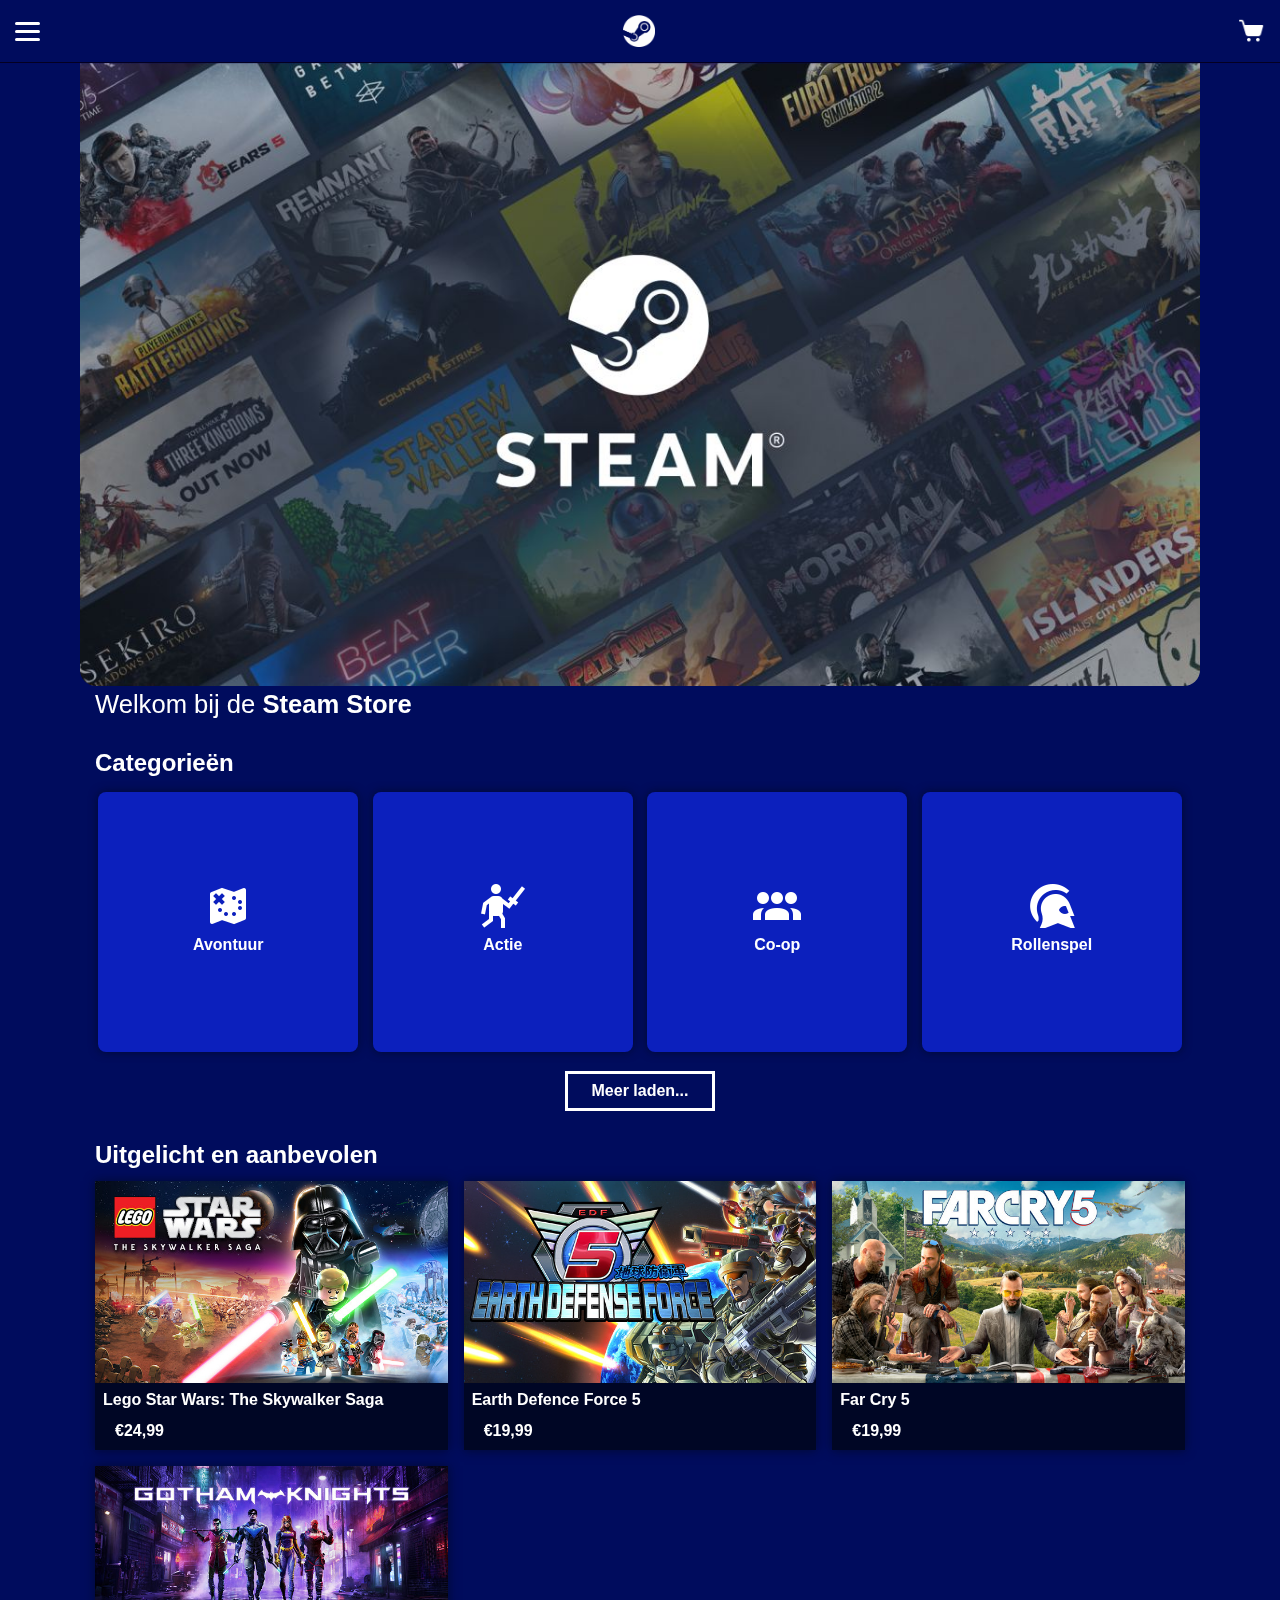
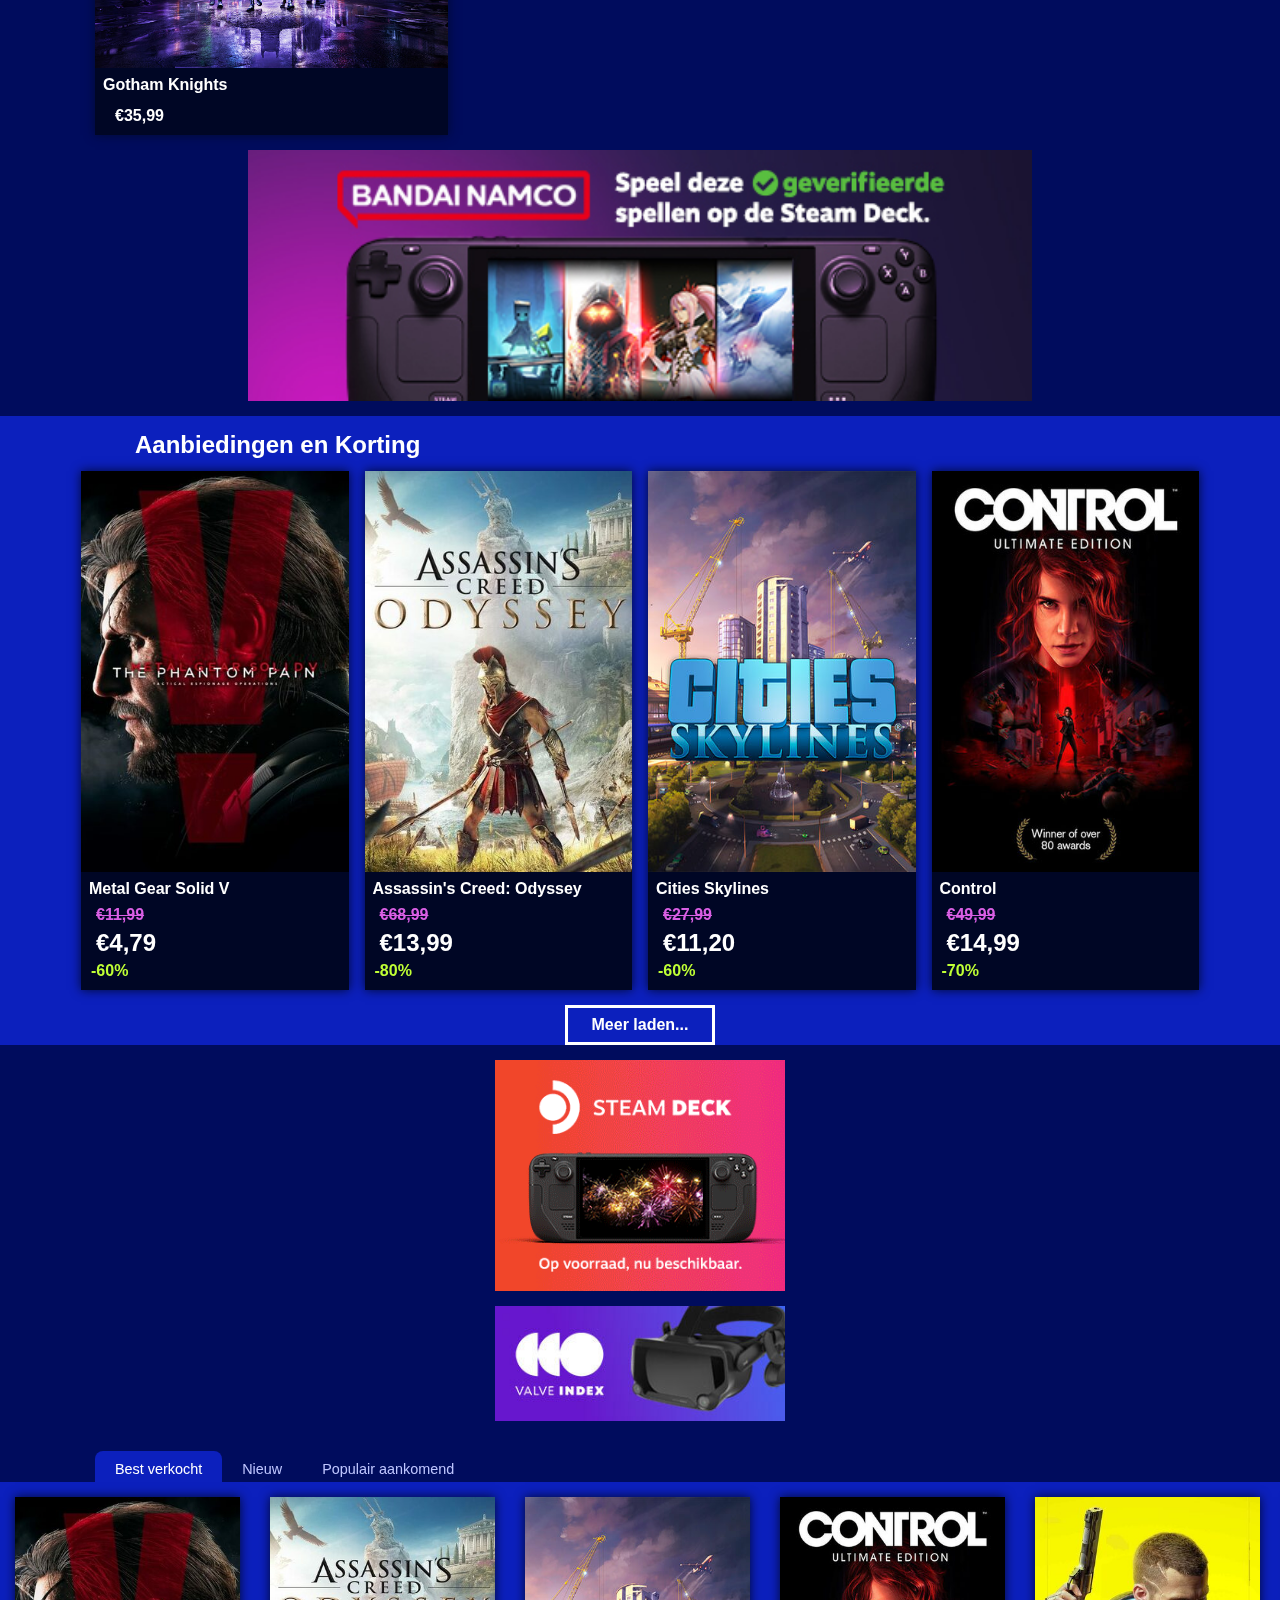
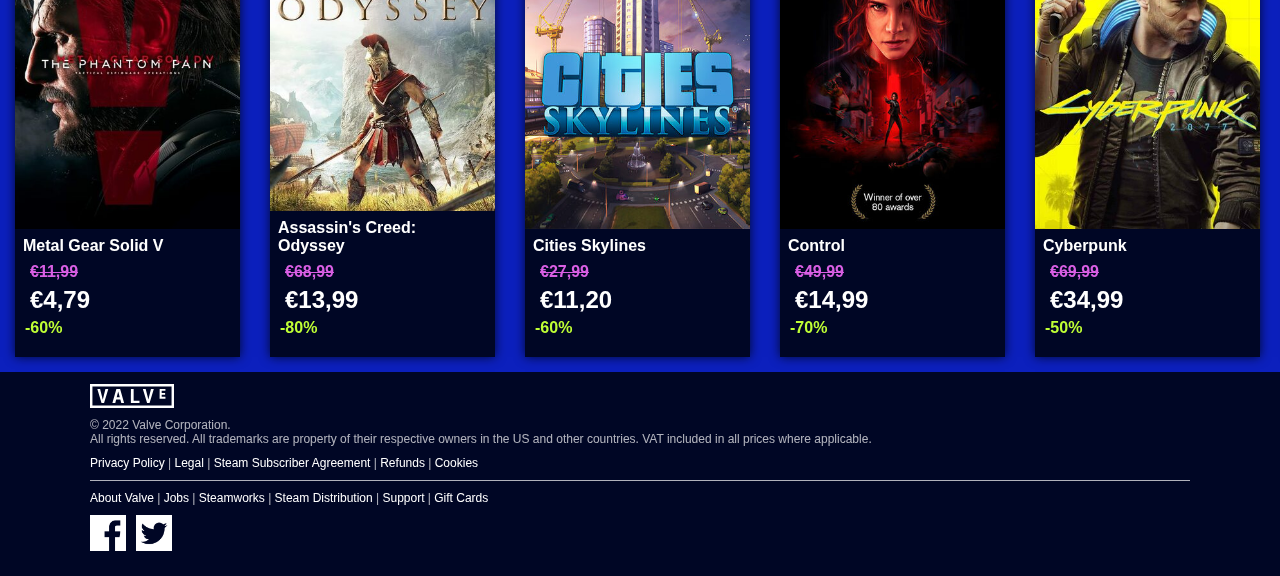
==== commit f272ab53: "Add files via upload" ====
--- a/index.html
+++ b/index.html
@@ -3,27 +3,26 @@
 
 <head>
     <meta charset="UTF-8">
-    <meta name="author" content="jouw naam">
+    <meta name="author" content="Koen Dekker">
     <meta name="viewport" content="width=device-width, initial-scale=1">
 
     <title>Steam</title>
 
     <link href="./styles/style.css" rel="stylesheet">
-    <link rel="icon" type="image/svg+xml" href="images/favicon.svg">
+    <link rel="icon" type="image/svg+xml" href="./images/Steam_icon_logo.svg">
 </head>
 
 <body>
     <header>
         <nav>
             <section>
-                <button class="hamburger">
+                <button class="hamburger" aria-label="Hamburger menu">
                     <span></span>
                     <span></span>
                     <span></span>
                 </button>
-                <a href="./index.html"><img src="./images/steamlogosmal.png" alt="Logo Steam"></a>
-                <button><img src="./images/winkelwagen.png" alt="Winkelwagen"></button>
-            </section>
+                <a href="./index.html"><img src="./images/logoicons/steamlogosmal.png" alt="Het logo van Steam. Hij beweegt heen en weer totdat hij stilvalt."></a>
+                <button><img src="./images/logoicons/winkelwagen.png" alt="Winkelwagen. De winkelwagen springt op en neer in de hoop dat je op hem klikt!"></button>            </section>
 
             <ul>
                 <li><a href="#">Nieuwe games</a></li>
@@ -33,7 +32,7 @@
                 <li><a href="#">Steam Lab</a></li>
                 <li>
                     <form>
-                        <img src="./images/zoekknop.png" alt="">
+                        <img src="./images/logoicons/zoekknop.png" alt="">
                         <input type="search" placeholder="Zoeken...">
                     </form>
                 </li>
@@ -55,28 +54,28 @@
                 <ul>
                     <li>
                         <a href="#">
-                            <img src="./images/avontuur2.png" alt="">
+                            <img src="./images/logoicons/avontuur2.png" alt="">
                             <h3>Avontuur</h3>
                         </a>
                     </li>
 
                     <li>
                         <a href="#">
-                            <img src="./images/actie.png" alt="">
+                            <img src="./images/logoicons/actie.png" alt="">
                             <h3>Actie</h3>
                         </a>
                     </li>
 
                     <li>
                         <a href="#">
-                            <img src="./images/coop2.png" alt="">
+                            <img src="./images/logoicons/coop2.png" alt="">
                             <h3>Co-op</h3>
                         </a>
                     </li>
 
                     <li>
                         <a href="#">
-                            <img src="./images/rollenspel2.png" alt="">
+                            <img src="./images/logoicons/rollenspel2.png" alt="">
                             <h3>Rollenspel</h3>
                         </a>
                     </li>
@@ -85,14 +84,14 @@
                 <ul class="minder">
                     <li>
                         <a href="#">
-                            <img src="./images/simulatie2.png" alt="">
+                            <img src="./images/logoicons/simulatie2.png" alt="">
                             <h3>Simulatie</h3>
                         </a>
                     </li>
 
                     <li>
                         <a href="#">
-                            <img src="./images/indie.png" alt="">
+                            <img src="./images/logoicons/indie.png" alt="">
                             <h3>Indie Games</h3>
                         </a>
                     </li>
@@ -100,56 +99,56 @@
 
                     <li>
                         <a href="#">
-                            <img src="./images/horror2.png" alt="">
+                            <img src="./images/logoicons/horror2.png" alt="">
                             <h3>Horror</h3>
                         </a>
                     </li>
 
                     <li>
                         <a href="#">
-                            <img src="./images/citybuilder2.png" alt="">
+                            <img src="./images/logoicons/citybuilder2.png" alt="">
                             <h3>Citybuilder</h3>
                         </a>
                     </li>
 
                     <li>
                         <a href="#">
-                            <img src="./images/puzzel2.png" alt="">
+                            <img src="./images/logoicons/puzzel2.png" alt="">
                             <h3>Puzzel</h3>
                         </a>
                     </li>
 
                     <li>
                         <a href="#">
-                            <img src="./images/fps.png" alt="">
+                            <img src="./images/logoicons/fps.png" alt="">
                             <h3>Shooter</h3>
                         </a>
                     </li>
 
                     <li>
                         <a href="#">
-                            <img src="./images/sport2.png" alt="">
+                            <img src="./images/logoicons/sport2.png" alt="">
                             <h3>Sport</h3>
                         </a>
                     </li>
 
                     <li>
                         <a href="#">
-                            <img src="./images/racing2.png" alt="">
+                            <img src="./images/logoicons/racing2.png" alt="">
                             <h3>Racen</h3>
                         </a>
                     </li>
 
                     <li>
                         <a href="#">
-                            <img src="./images/survival2.png" alt="">
+                            <img src="./images/logoicons/survival2.png" alt="">
                             <h3>Survival</h3>
                         </a>
                     </li>
 
                     <li>
                         <a href="#">
-                            <img src="./images/fight2.png" alt="">
+                            <img src="./images/logoicons/fight2.png" alt="">
                             <h3>Vechten</h3>
                         </a>
                     </li>
@@ -165,7 +164,7 @@
                     <li>
                         <a href="#">
                             <img src="./images/legostarwars.jpg" alt="">
-                            <h3>Lego Star War: The Skywalker Saga</h3>
+                            <h3>Lego Star Wars: The Skywalker Saga</h3>
                             <p>€24,99</p>
                         </a>
                     </li>
@@ -612,9 +611,9 @@
                 <a href="#">Steam Distribution</a> | <a href="#">Support</a> | <a href="#">Gift Cards</a>
             </li>
             <li>
-                <a href="#"><img src="./images/facebook.png"
+                <a href="#"><img src="./images/logoicons/facebook.png"
                         alt="Klik hier om naar de Facebookpagina van Valve te gaan"></a><a href="#"><img
-                        src="./images/twitter.png" alt="Klik hier om naar de Twitterpagina van Valve te gaan"></a>
+                        src="./images/logoicons/twitter.png" alt="Klik hier om naar de Twitterpagina van Valve te gaan"></a>
             </li>
         </ul>
     </footer>
--- a/styles/style.css
+++ b/styles/style.css
@@ -25,7 +25,6 @@
 }
 
 body {
-
     color: var(--lettercolor);
     font-family: arial, 'Trebuchet MS', 'Lucida Sans Unicode', 'Lucida Grande', 'Lucida Sans', Arial, sans-serif;
 }
@@ -38,8 +37,8 @@
     width: 100%;
 }
 
-li:hover,
-li:focus-within {
+main li:hover,
+main li:focus-within {
     transition: 0.2s;
     transform: scale(1.02);
 }
@@ -508,7 +507,7 @@
 
 article:nth-of-type(6) img {
     align-self: center;
-    width: 400px;
+    width: 290px;
     margin-bottom: 15px;
 }
 
@@ -519,6 +518,7 @@
 article:nth-of-type(7) {
     margin: 0 0;
     padding: 0 15px 15px 15px;
+
 }
 
 /*** Selectiemenuknoppen ***/
@@ -785,7 +785,7 @@
     filter: invert(1);
 }
 
-#MGS article:nth-of-type(3) button:focus  {
+#MGS article:nth-of-type(3) button:focus {
     animation: likedis 1s;
 }
 
@@ -797,7 +797,7 @@
     }
 
     10% {
-        transform:rotate(20deg) scale(0.5);
+        transform: rotate(20deg) scale(0.5);
         animation-timing-function: ease-in;
     }
 
@@ -805,6 +805,7 @@
         transform: rotate(0deg) scale(2);
         animation-timing-function: ease-in;
     }
+
     100% {
         transform: scale(1);
         animation-timing-function: ease-out;
@@ -1040,7 +1041,7 @@
         padding: 0 5em;
     }
 
-    
+
     #MGS article:nth-of-type(6) {
         padding: 0 0;
     }
@@ -1111,6 +1112,16 @@
         margin: 0 -5em;
     }
 
+    /* MGS Tekst */
+    #MGS article:nth-of-type(2) p {
+        justify-content: flex-start;
+    }
+
+    #MGS article:nth-of-type(2) p span {
+        padding-left: 15px;
+    }
+
+
     /* MGS afbeeldingen */
 
     #MGS article:nth-of-type(5) section:nth-of-type(2) p:nth-of-type(2) {
@@ -1119,6 +1130,7 @@
         padding: 5px 0 5px 15px;
     }
 
+    /* Afbeeldingen */
     #MGS article:nth-of-type(4) {
         width: auto;
         margin: 0;
@@ -1131,11 +1143,13 @@
         height: fit-content;
     }
 
+    /* Prijs */
     #MGS article:nth-of-type(5),
     #MGS article:nth-of-type(5) h2 {
         margin: 0;
     }
 
+    /* Footer */
     footer {
         padding: 1em 90px;
     }
@@ -1152,6 +1166,7 @@
     animation-name: movingcat;
     animation-duration: 0.48s;
     animation-iteration-count: infinite;
+    transition: 1s;
 }
 
 .regenboog {
@@ -1237,6 +1252,7 @@
     100% {
         transform: translateX(-120px);
     }
+
 }
 
 @keyframes draaienmaar2 {
